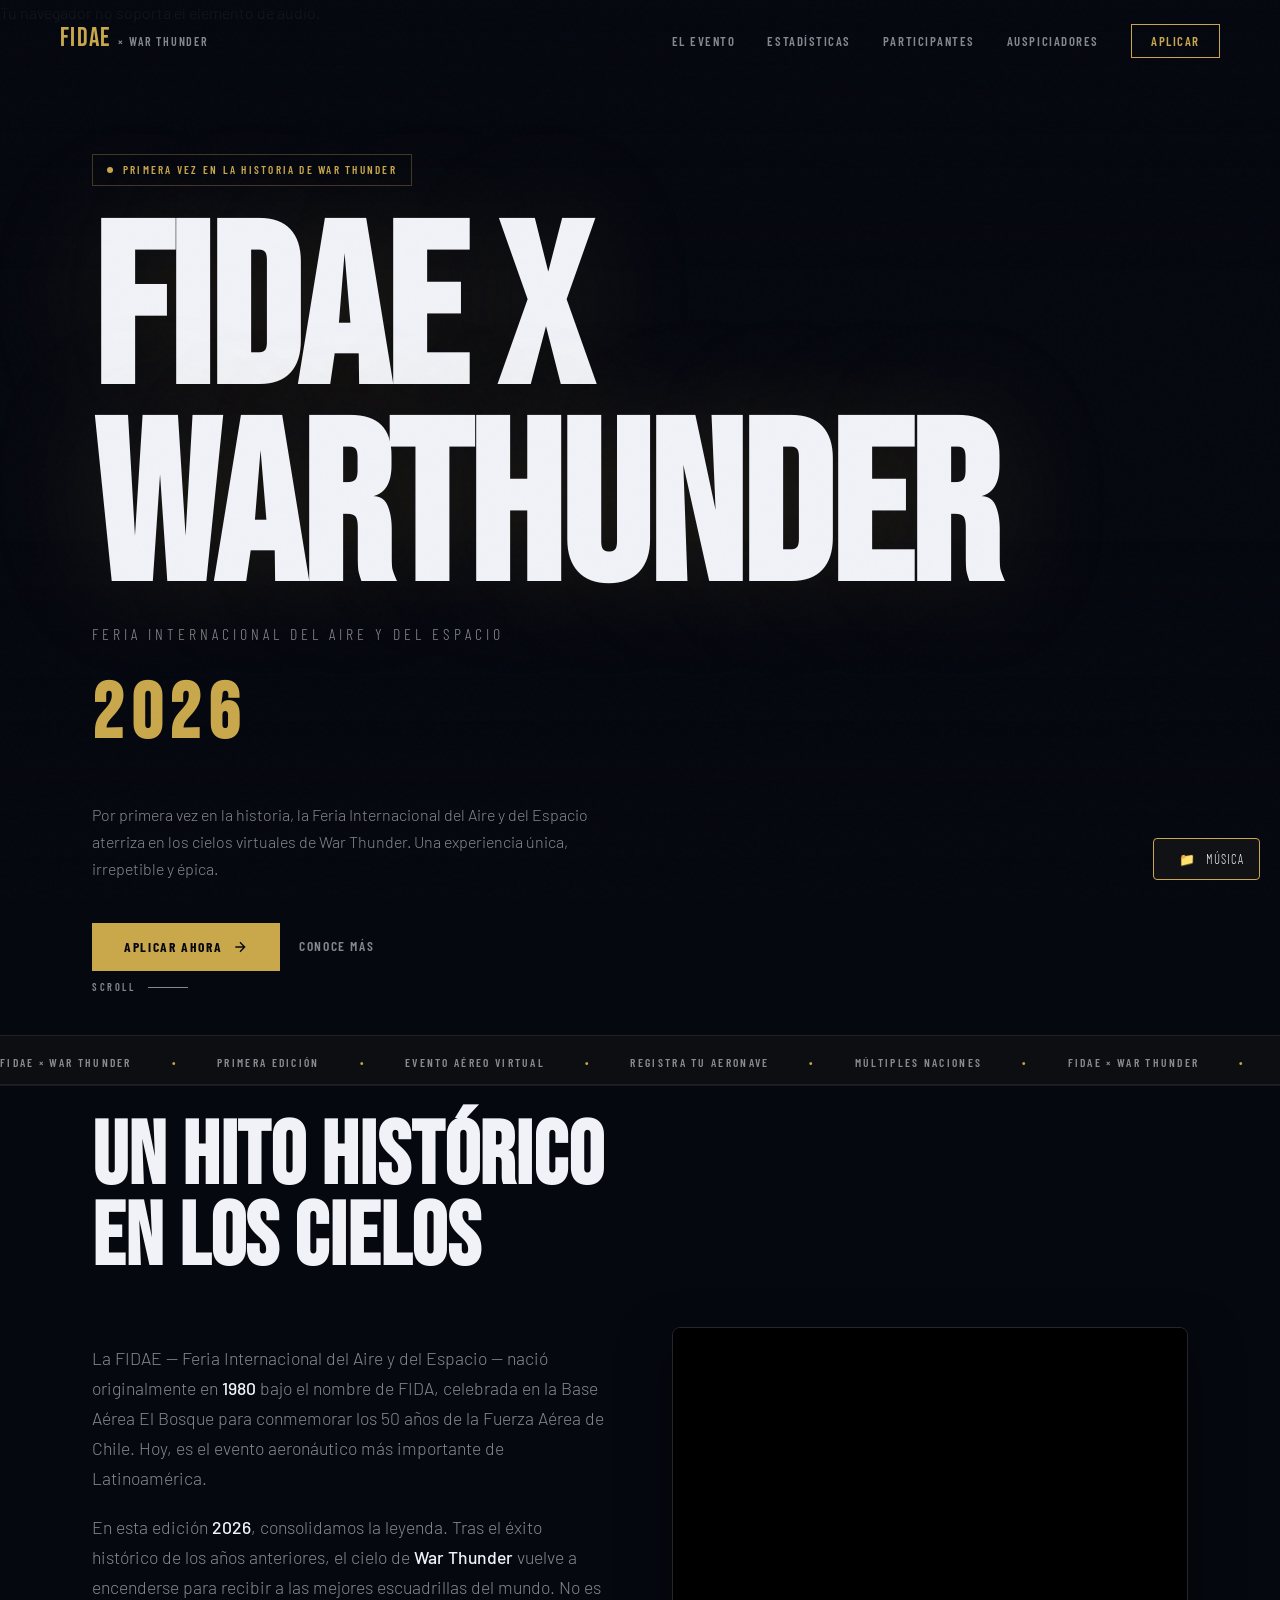
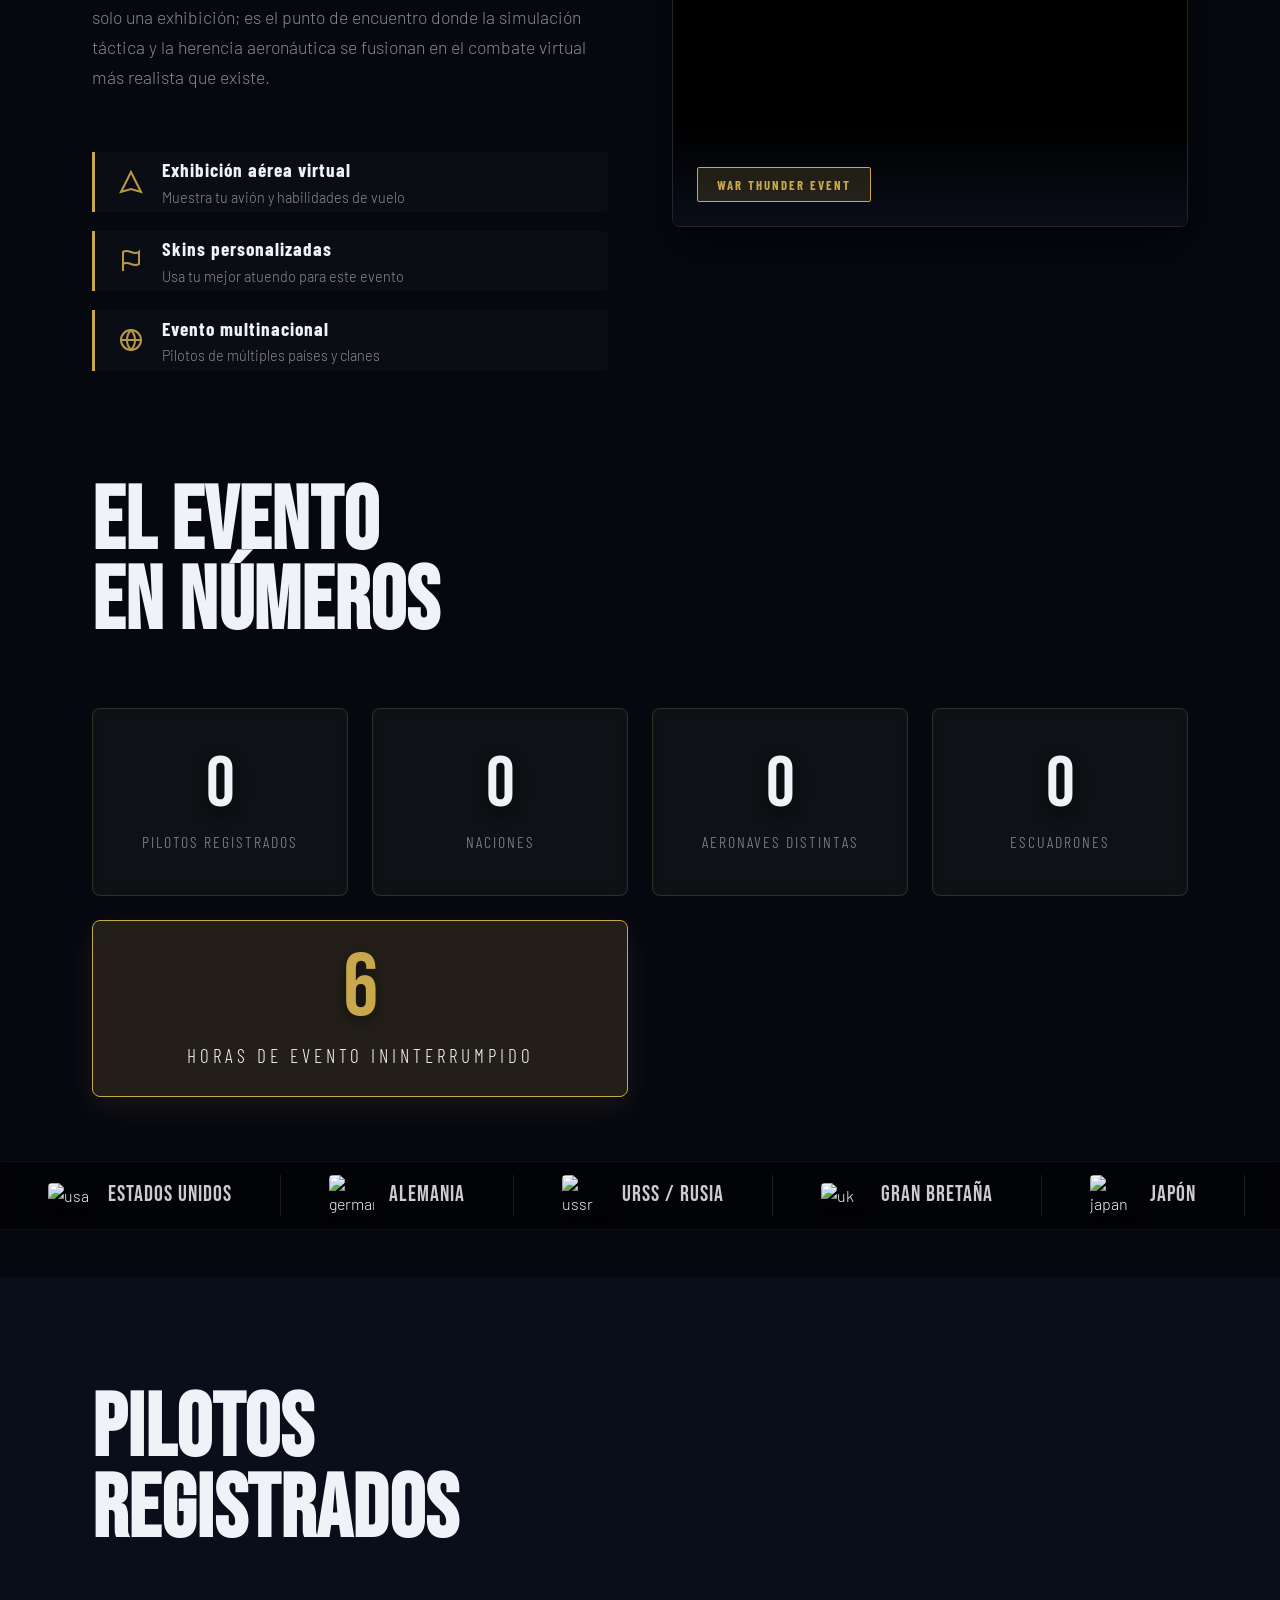
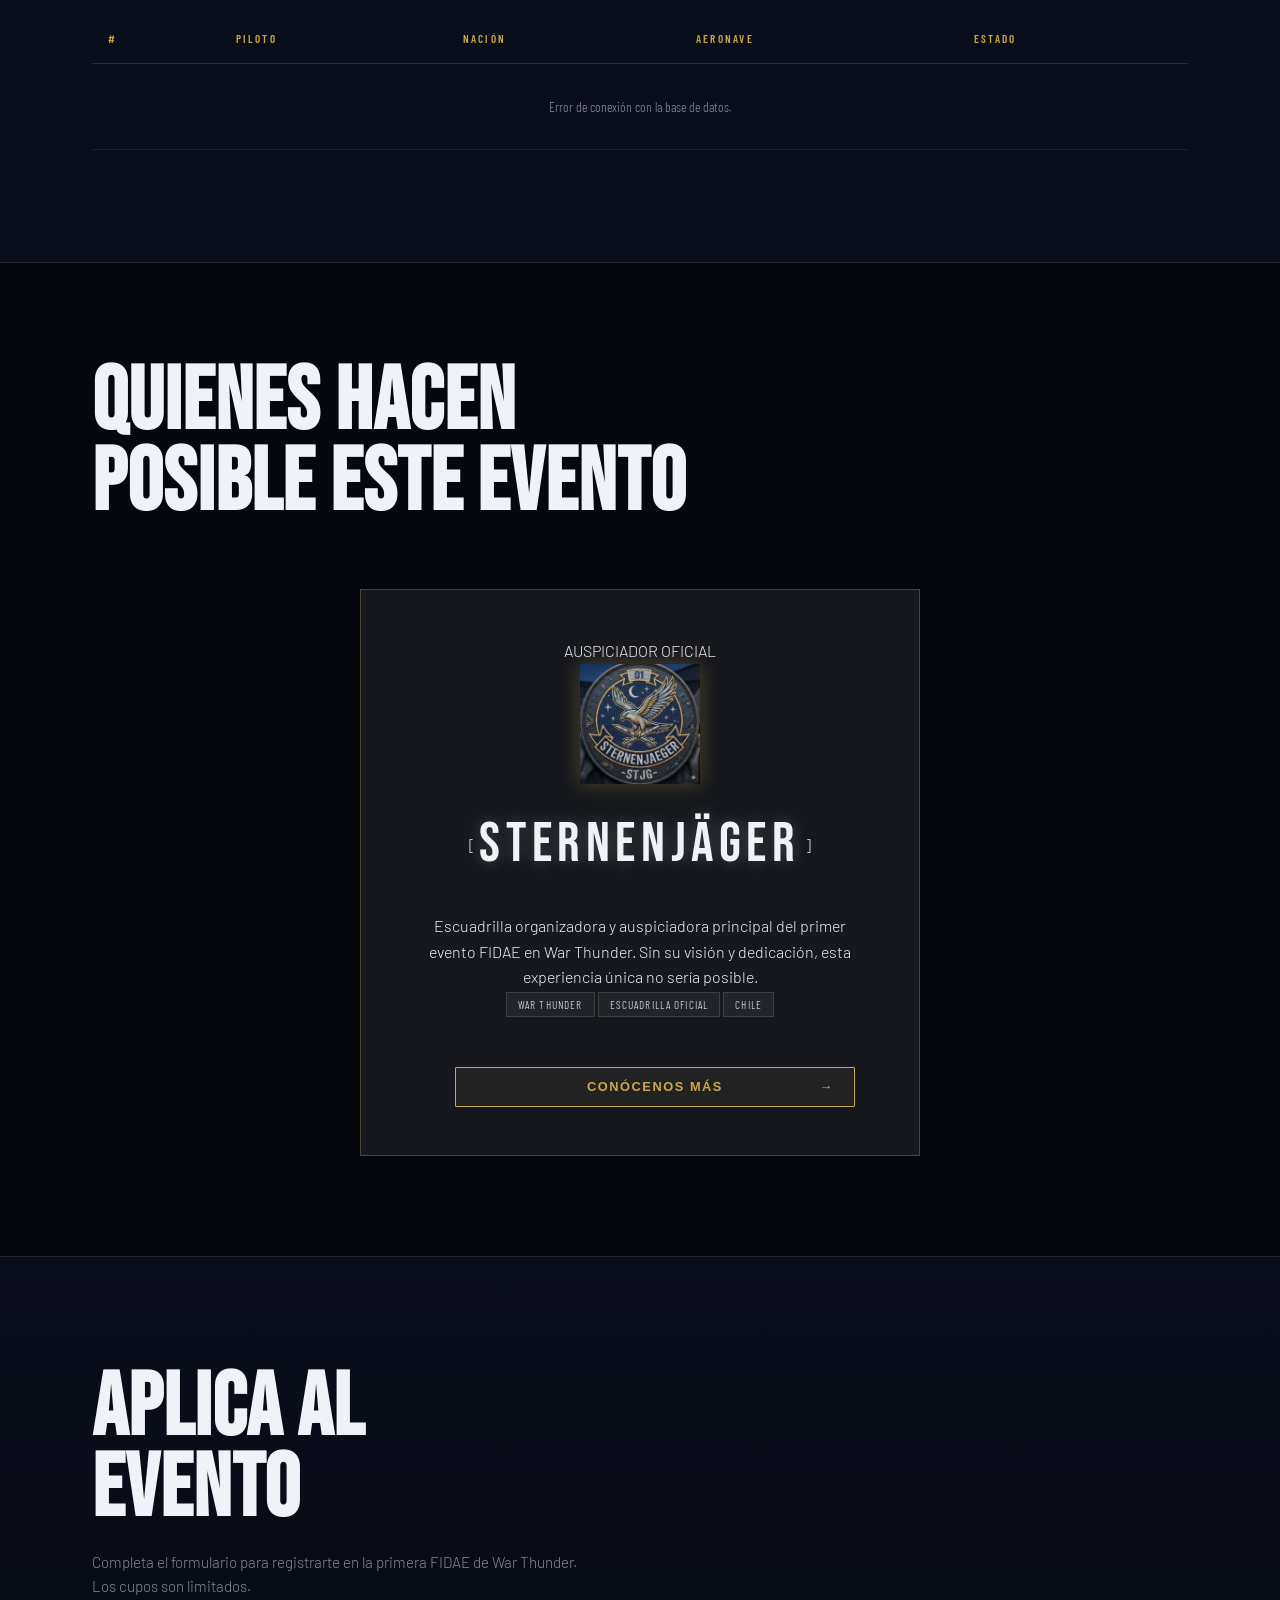
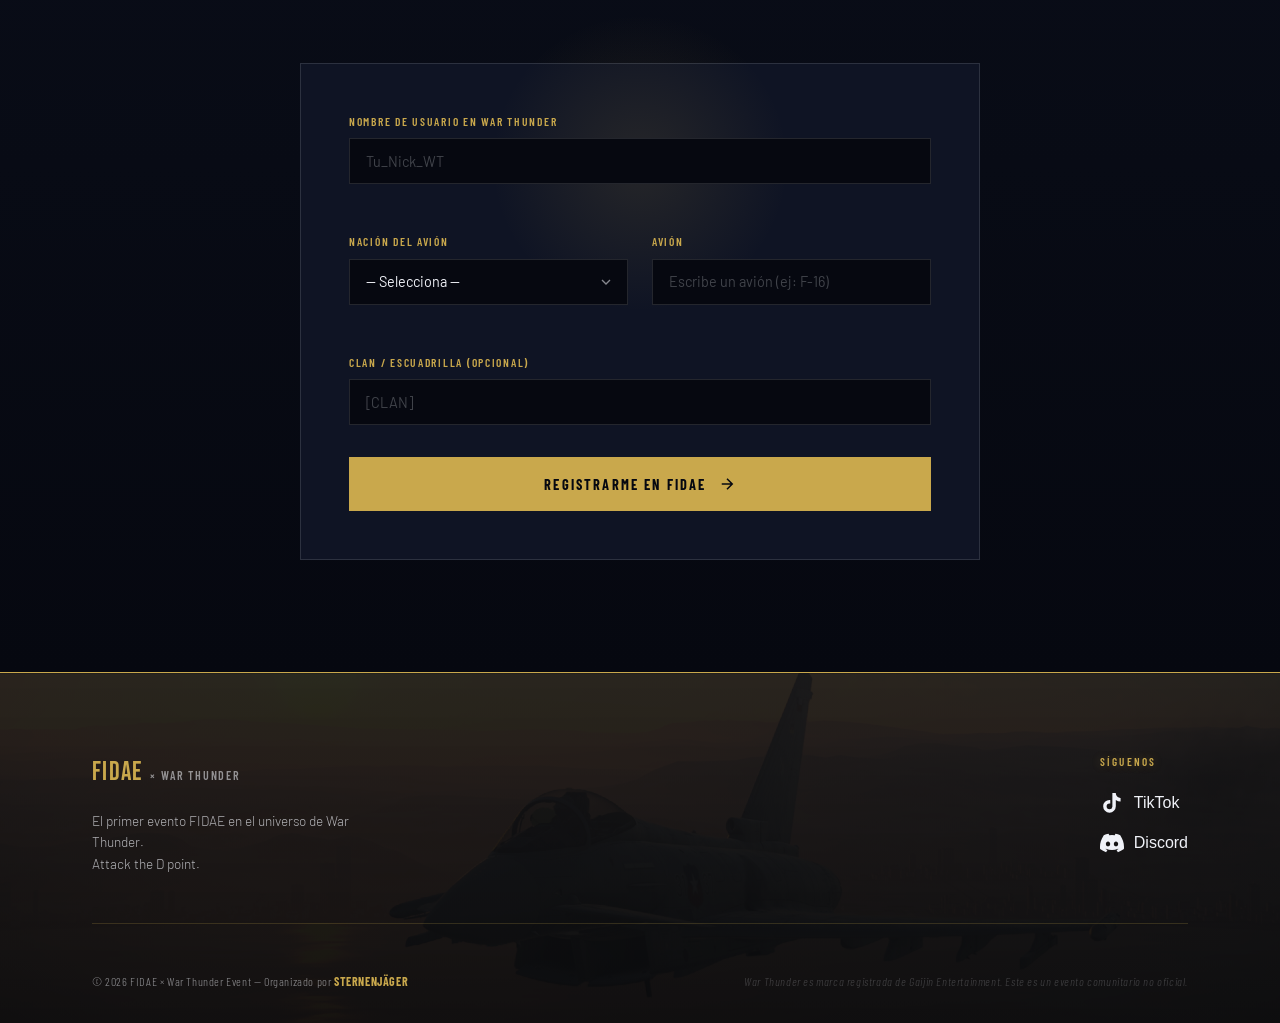
==== index.html @ 7487bc88 "rrss" ====
<!DOCTYPE html>
<html lang="es">

<head>
  <meta charset="UTF-8" />
  <meta name="viewport" content="width=device-width, initial-scale=1.0" />
  <title>FIDAE War Thunder</title>
  <meta name="description"
    content="El primer evento FIDAE dentro de War Thunder. Regístrate, elige tu avión y tu nación, y sé parte de la historia." />
  <link rel="preconnect" href="https://fonts.googleapis.com" />
  <link rel="preconnect" href="https://fonts.gstatic.com" crossorigin />
  <link
    href="https://fonts.googleapis.com/css2?family=Bebas+Neue&family=Barlow+Condensed:wght@300;400;600;700&family=Barlow:wght@300;400;500&display=swap"
    rel="stylesheet" />
  <link rel="stylesheet" href="/css/style.css" />
  <link rel="icon" href="assets/logoescuadron2.webp" />
</head>

<body>

  <!-- ░░ NOISE OVERLAY ░░ -->
  <div class="noise-overlay"></div>

  <!-- ░░ VIDEO BACKGROUND ░░ -->
  <div class="video-bg" id="videoBg">
    <video autoplay muted loop playsinline id="bgVideo">
      <!-- Reemplaza este src con tu video de War Thunder -->
      <source src="assets/WAR THUNDER.mp4" type="video/mp4" />
    </video>
    <div class="video-overlay"></div>
  </div>

  <!-- ░░ NAV ░░ -->
  <nav class="nav" id="nav">
    <div class="nav-inner">
      <div class="nav-logo">
        <span class="logo-fidae">FIDAE</span>
        <span class="logo-wt">× WAR THUNDER</span>
      </div>
      <ul class="nav-links">
        <li><a href="#evento">El Evento</a></li>
        <li><a href="#metricas">Estadísticas</a></li>
        <li><a href="#participantes">Participantes</a></li>
        <li><a href="#auspiciadores">Auspiciadores</a></li>
        <li><a href="#aplicar" class="nav-cta">Aplicar</a></li>
      </ul>
      <button class="nav-hamburger" id="hamburger" aria-label="Menu">
        <span></span><span></span><span></span>
      </button>
    </div>
  </nav>

  <audio id="bgMusic" loop>
    <source src="assets/videoplayback.weba" type="audio/mpeg">
    Tu navegador no soporta el elemento de audio.
  </audio>

  <div class="music-control">
    <div class="volume-slider-container">
      <input type="range" id="volumeSlider" min="0" max="1" step="0.1" value="0.4">
    </div>
    <div class="music-info" onclick="toggleMusic()">
      <span id="musicIcon">📁</span>
      <span class="music-text">MÚSICA</span>
    </div>
  </div>
  <source src="assets/videoplayback.weba" type="audio/mpeg">
  Tu navegador no soporta el elemento de audio.
  </audio>


  <!-- ░░ HERO ░░ -->
  <header class="hero" id="hero">
    <div class="hero-content">
      <div class="hero-badge">
        <span class="badge-dot"></span>
        PRIMERA VEZ EN LA HISTORIA DE WAR THUNDER
      </div>
      <h1 class="hero-title">
        <span class="title-line" data-delay="0">FIDAE x WARTHUNDER</span>
        <span class="title-sub" data-delay="200">FERIA INTERNACIONAL DEL AIRE Y DEL ESPACIO</span>
        <span class="title-year" data-delay="400">2026</span>
      </h1>
      <p class="hero-desc" data-delay="600">
        Por primera vez en la historia, la Feria Internacional del Aire y del Espacio aterriza en los cielos virtuales
        de War Thunder.
        Una experiencia única, irrepetible y épica.
      </p>
      <div class="hero-actions" data-delay="800">
        <a href="#aplicar" class="btn-primary">
          <span>Aplicar ahora</span>
          <svg viewBox="0 0 24 24" fill="none" stroke="currentColor" stroke-width="2">
            <path d="M5 12h14M12 5l7 7-7 7" />
          </svg>
        </a>
        <a href="#evento" class="btn-ghost">Conoce más</a>
      </div>
    </div>
    <div class="hero-scroll-hint">
      <span>SCROLL</span>
      <div class="scroll-line"></div>
    </div>
  </header>

  <!-- ░░ TICKER ░░ -->
  <div class="ticker-wrap">
    <div class="ticker-track">
      <span>FIDAE × WAR THUNDER</span>
      <span>•</span>
      <span>PRIMERA EDICIÓN</span>
      <span>•</span>
      <span>EVENTO AÉREO VIRTUAL</span>
      <span>•</span>
      <span>REGISTRA TU AERONAVE</span>
      <span>•</span>
      <span>MÚLTIPLES NACIONES</span>
      <span>•</span>
      <span>FIDAE × WAR THUNDER</span>
      <span>•</span>
      <span>PRIMERA EDICIÓN</span>
      <span>•</span>
      <span>EVENTO AÉREO VIRTUAL</span>
      <span>•</span>
      <span>REGISTRA TU AERONAVE</span>
      <span>•</span>
      <span>MÚLTIPLES NACIONES</span>
      <span>•</span>
    </div>
  </div>
  <!-- ░░ evento ░░ -->
  <section class="section-evento" id="evento">
    <div class="container">
      <div class="section-header">
        <h2 class="section-title">UN HITO HISTÓRICO<br /><span class="text-accent">EN LOS CIELOS</span></h2>
      </div>

      <div class="evento-layout-v2">

        <div class="evento-content">
          <div class="evento-text-box">
            <p>
              La FIDAE — Feria Internacional del Aire y del Espacio — nació originalmente en <strong>1980</strong> bajo
              el nombre de FIDA, celebrada en la Base Aérea El Bosque para conmemorar los 50 años de la Fuerza Aérea de
              Chile. Hoy, es el evento aeronáutico más importante de Latinoamérica.
            </p>
            <p>
              En esta edición <strong>2026</strong>, consolidamos la leyenda. Tras el éxito histórico de los años
              anteriores, el cielo de <strong>War Thunder</strong> vuelve a encenderse para recibir a las mejores
              escuadrillas del mundo. No es solo una exhibición; es el punto de encuentro donde la simulación táctica y
              la herencia aeronáutica se fusionan en el combate virtual más realista que existe.
            </p>
          </div>

          <div class="evento-highlights-v2">
            <div class="hl-item-v2">
              <div class="hl-icon-v2">
                <svg width="24" height="24" viewBox="0 0 24 24" fill="none" stroke="currentColor" stroke-width="2">
                  <path d="M12 2L2 22l10-3 10 3L12 2z" />
                </svg>
              </div>
              <div class="hl-text-v2">
                <strong>Exhibición aérea virtual</strong>
                <span>Muestra tu avión y habilidades de vuelo</span>
              </div>
            </div>
            <div class="hl-item-v2">
              <div class="hl-icon-v2">
                <svg width="24" height="24" viewBox="0 0 24 24" fill="none" stroke="currentColor" stroke-width="2">
                  <path d="M4 15s1-1 4-1 5 2 8 2 4-1 4-1V3s-1 1-4 1-5-2-8-2-4 1-4 1v12z" />
                  <line x1="4" y1="22" x2="4" y2="15" />
                </svg>
              </div>
              <div class="hl-text-v2">
                <strong>Skins personalizadas</strong>
                <span>Usa tu mejor atuendo para este evento</span>
              </div>
            </div>
            <div class="hl-item-v2">
              <div class="hl-icon-v2">
                <svg width="24" height="24" viewBox="0 0 24 24" fill="none" stroke="currentColor" stroke-width="2">
                  <circle cx="12" cy="12" r="10" />
                  <path d="M12 2a14.5 14.5 0 0 0 0 20 14.5 14.5 0 0 0 0-20" />
                  <path d="M2 12h20" />
                </svg>
              </div>
              <div class="hl-text-v2">
                <strong>Evento multinacional</strong>
                <span>Pilotos de múltiples países y clanes</span>
              </div>
            </div>
          </div>
        </div>

        <div class="evento-carousel-wrapper">
          <div class="css-carousel">
            <img src="/assets/fidae1.jpg" alt="FIDAE WT 1" class="carousel-slide slide-1">
            <img src="/assets/fidae2.jpeg" alt="FIDAE WT 2" class="carousel-slide slide-2">
            <img src="/assets/fidae3.jpg" alt="FIDAE WT 3" class="carousel-slide slide-3">
            <img src="/assets/fidae4.jpg" alt="FIDAE WT 4" class="carousel-slide slide-4">
            <img src="/assets/b25.png" alt="FIDAE WT 5" class="carousel-slide slide-5">
            <img src="/assets/avionescarapela.png" alt="FIDAE WT 6" class="carousel-slide slide-6">
            <img src="/assets/j2.png" alt="FIDAE WT 7" class="carousel-slide slide-7">
            <img src="/assets/otroavion.png" alt="FIDAE WT 8" class="carousel-slide slide-8">
            <img src="/assets/otroavion2.png" alt="FIDAE WT 9" class="carousel-slide slide-9">

            <div class="carousel-overlay">
              <div class="carousel-badge">WAR THUNDER EVENT</div>
            </div>
          </div>
        </div>

      </div>
    </div>
  </section>
  <!-- ░░ MÉTRICAS ░░ -->
  <section class="section-metricas" id="metricas">
    <div class="metricas-bg-text"></div>
    <div class="container">
      <div class="section-header">
        <h2 class="section-title">EL EVENTO<br /><span class="text-accent">EN NÚMEROS</span></h2>
      </div>

      <div class="stats-cards-grid">
        <div class="stat-card">
          <div class="stat-value" id="countRegistrados">0</div>
          <div class="stat-label">PILOTOS REGISTRADOS</div>
        </div>
        <div class="stat-card">
          <div class="stat-value" id="countPaises">0</div>
          <div class="stat-label">NACIONES</div>
        </div>
        <div class="stat-card">
          <div class="stat-value" id="countAviones">0</div>
          <div class="stat-label">AERONAVES DISTINTAS</div>
        </div>
        <div class="stat-card">
          <div class="stat-value" id="countEscuadrones">0</div>
          <div class="stat-label">ESCUADRONES</div>
        </div>

        <div class="stat-card stat-card-wide metrica-highlight">
          <div class="stat-value" id="countHoras">48</div>
          <div class="stat-label">HORAS DE EVENTO ININTERRUMPIDO</div>
        </div>
      </div>
    </div>

    <div class="flags-marquee-container">
      <div class="flags-marquee" id="flagsMarquee">
      </div>
    </div>
  </section>
  <!-- ░░ PARTICIPANTES ░░ -->
  <section class="section-participantes" id="participantes">
    <div class="container">
      <div class="section-header">
        <h2 class="section-title">Pilotos<br />registrados</h2>
      </div>
      <div class="tabla-wrap">
        <table class="tabla-pilotos" id="tablaPilotos">
          <thead>
            <tr>
              <th>#</th>
              <th>Piloto</th>
              <th>Nación</th>
              <th>Aeronave</th>
              <th>Estado</th>
            </tr>
          </thead>
          <tbody id="tablaBody">
            <tr>
              <td colspan="5" class="tabla-loading">Cargando pilotos...</td>
            </tr>
          </tbody>
        </table>
      </div>
    </div>
  </section>

  <!-- ░░ AUSPICIADORES ░░ -->
  <section class="section-auspi" id="auspiciadores">
    <div class="container">
      <div class="section-header">
        <h2 class="section-title">Quienes hacen<br />posible este evento</h2>
      </div>
      <div class="auspi-grid">
        <div class="auspi-main-card">
          <div class="auspi-tier-label">AUSPICIADOR OFICIAL</div>
          <div class="auspi-clan-logo">
            <div class="auspi-logo-wrapper">
              <img src="assets/logoescuadron2.webp" alt="SternenJäger Logo" class="auspi-logo-img">
            </div>

            <div class="clan-text-wrapper">
              <span class="clan-bracket">[</span>
              <span class="clan-name" id="clanName">SternenJäger</span>
              <span class="clan-bracket">]</span>
            </div>
          </div>
          <p class="auspi-desc">
            Escuadrilla organizadora y auspiciadora principal del primer evento FIDAE en War Thunder. Sin su visión y
            dedicación, esta experiencia única no sería posible.
          </p>
          <div class="auspi-tags">
            <span>War Thunder</span>
            <span>Escuadrilla Oficial</span>
            <span>Chile</span>
          </div>
          <br>
          <br>
          <ul class="nav-links"
            style="display: flex; justify-content: flex-end; list-style: none; padding: 0; width: 100%;">
            <li style="width: 100%; max-width: 400px;"> <a href="nosotros.html" class="nav-cta" style="
        text-decoration: none; 
        background-color: #222; 
        color: white; 
        padding: 8px 20px; 
        border-radius: 1px; 
        display: flex;             /* Cambiado a flex para control total */
        align-items: center; 
        justify-content: center;   /* Centra el contenido principal */
        font-family: sans-serif;
        position: relative;        /* Para posicionar la flecha sin mover el texto */
        min-height: 40px;">

                Conócenos más

                <span style="position: absolute; right: 20px;">&rarr;</span>
              </a>
            </li>
          </ul>
        </div>
      </div>
    </div>
  </section>

  <!-- ░░ FORMULARIO APLICAR ░░ -->
  <section class="section-aplicar" id="aplicar">
    <div class="container">
      <div class="section-header">
        <h2 class="section-title">Aplica al<br />evento</h2>
        <p class="section-desc">Completa el formulario para registrarte en la primera FIDAE de War Thunder. Los cupos
          son limitados.</p>
      </div>

      <div class="form-container">
        <div class="form-glow"></div>
        <form class="apply-form" id="applyForm" novalidate>
          <div class="form-row">
            <div class="form-group">
              <label for="username">Nombre de usuario en War Thunder</label>
              <input type="text" id="username" name="username" placeholder="Tu_Nick_WT" autocomplete="off" required />
              <span class="form-error" id="err-username"></span>
            </div>
          </div>

          <div class="form-row two-col">
            <div class="form-group">
              <label for="nacion">Nación del avión</label>
              <div class="select-wrap">
                <select id="nacion" name="nacion" required>
                  <option value="">— Selecciona —</option>
                  <option value="usa">🇺🇸 Estados Unidos</option>
                  <option value="germany">🇩🇪 Alemania</option>
                  <option value="ussr">🇷🇺 URSS / Rusia</option>
                  <option value="uk">🇬🇧 Gran Bretaña</option>
                  <option value="japan">🇯🇵 Japón</option>
                  <option value="china">🇨🇳 China</option>
                  <option value="italy">🇮🇹 Italia</option>
                  <option value="france">🇫🇷 Francia</option>
                  <option value="sweden">🇸🇪 Suecia</option>
                  <option value="israel">🇮🇱 Israel</option>
                </select>
                <svg viewBox="0 0 24 24" fill="none" stroke="currentColor" stroke-width="2">
                  <polyline points="6 9 12 15 18 9" />
                </svg>
              </div>
              <span class="form-error" id="err-nacion"></span>
            </div>

            <div class="form-group">
              <label for="avion">Avión</label>
              <input type="text" id="avion" placeholder="Escribe un avión (ej: F-16)" autocomplete="off">
              <div id="apiResults"></div>
            </div>
          </div>

          <div class="form-row">
            <div class="form-group">
              <label for="clan">Clan / Escuadrilla (opcional)</label>
              <input type="text" id="clan" name="clan" placeholder="[CLAN]" autocomplete="off" />
            </div>
          </div>

          <div class="form-submit">
            <button type="submit" class="btn-submit" id="btnSubmit">
              <span class="btn-text">Registrarme en FIDAE</span>
              <span class="btn-loading" style="display:none">Enviando...</span>
              <svg viewBox="0 0 24 24" fill="none" stroke="currentColor" stroke-width="2">
                <path d="M5 12h14M12 5l7 7-7 7" />
              </svg>
            </button>
          </div>

          <div class="form-success" id="formSuccess" style="display:none">
            <div class="success-icon">✓</div>
            <h3>¡Registro exitoso, piloto!</h3>
            <p>Tu aeronave ha sido registrada en la primera FIDAE de War Thunder. Mantente atento a las instrucciones
              del evento.</p>
          </div>
        </form>
      </div>
    </div>
  </section>

  <!-- ░░ FOOTER ░░ -->
  <footer class="footer">
    <div class="container">
      <div class="footer-top">
        <div class="footer-brand">
          <div class="footer-logo">
            <span class="logo-fidae">FIDAE</span>
            <span class="logo-wt">× WAR THUNDER</span>
          </div>
          <p>El primer evento FIDAE en el universo de War Thunder.<br />Attack the D point.</p>
        </div>
        <div class="footer-links">
          <h4>Síguenos</h4>
          <div class="social-links">
            <a href="#" class="social-link" id="linkTiktok" target="_blank" rel="noopener">
              <svg viewBox="0 0 24 24" fill="currentColor">
                <path
                  d="M19.59 6.69a4.83 4.83 0 01-3.77-4.25V2h-3.45v13.67a2.89 2.89 0 01-2.88 2.5 2.89 2.89 0 01-2.89-2.89 2.89 2.89 0 012.89-2.89c.28 0 .54.04.79.1V9.01a6.27 6.27 0 00-.79-.05 6.34 6.34 0 00-6.34 6.34 6.34 6.34 0 006.34 6.34 6.34 6.34 0 006.33-6.34V9.01a8.16 8.16 0 004.77 1.52V7.1a4.85 4.85 0 01-1-.41z" />
              </svg>
              TikTok
            </a>

            <a href="https://discord.gg/6JQ8cu9FRR" class="social-link" id="linkDiscord" target="_blank" rel="noopener">
              <svg viewBox="0 0 24 24" fill="currentColor" width="24" height="24"
                style="display: inline-block; vertical-align: middle; flex-shrink: 0;">
                <path
                  d="M20.317 4.37a19.791 19.791 0 00-4.885-1.515.074.074 0 00-.079.037c-.21.375-.444.864-.608 1.25a18.27 18.27 0 00-5.487 0 11.721 11.721 0 00-.617-1.25.077.077 0 00-.079-.037A19.736 19.736 0 003.677 4.37a.07.07 0 00-.032.027C.533 9.046-.32 13.58.099 18.057a.082.082 0 00.031.057 19.9 19.9 0 005.993 3.03.078.078 0 00.084-.028 14.09 14.09 0 001.226-1.994.076.076 0 00-.041-.106 13.107 13.107 0 01-1.872-.892.077.077 0 01-.008-.128 10.2 10.2 0 00.372-.292.074.074 0 01.077-.01c3.928 1.793 8.18 1.793 12.062 0a.074.074 0 01.078.01c.12.098.246.198.373.292a.077.077 0 01-.006.127 12.299 12.299 0 01-1.873.892.077.077 0 00-.041.107c.36.698.772 1.362 1.225 1.993a.076.076 0 00.084.028 19.839 19.839 0 006.002-3.03.077.077 0 00.032-.054c.5-5.177-.838-9.674-3.549-13.66a.061.061 0 00-.031-.03zM8.02 15.33c-1.183 0-2.157-1.085-2.157-2.419 0-1.333.955-2.419 2.157-2.419 1.21 0 2.176 1.096 2.157 2.42 0 1.333-.956 2.418-2.157 2.418zm7.975 0c-1.183 0-2.157-1.085-2.157-2.419 0-1.333.955-2.419 2.157-2.419 1.21 0 2.176 1.096 2.157 2.42 0 1.333-.946 2.418-2.157 2.418z" />
              </svg>
              <span>Discord</span>
            </a>

          </div>
        </div>
      </div>
      <div class="footer-bottom">
        <p>© 2026 FIDAE × War Thunder Event — Organizado por <span id="clanFooter">[SternenJäger]</span></p>
        <p class="footer-disclaimer">War Thunder es marca registrada de Gaijin Entertainment. Este es un evento
          comunitario no oficial.</p>
      </div>
    </div>
  </footer>

  <!-- Supabase JS SDK -->
  <script src="https://cdn.jsdelivr.net/npm/@supabase/supabase-js@2"></script>
  <script src="js/config.js"></script>
  <script src="js/main.js"></script>
</body>

</html>
---- css/style.css ----
/* ═══════════════════════════════════════════
   FIDAE × WAR THUNDER — MAIN STYLESHEET
   ═══════════════════════════════════════════ */

   
:root {
  --black:   #060810;
  --dark:    #0a0e1a;
  --panel:   #0f1424;
  --border:  rgba(255,255,255,0.07);
  --border2: rgba(255,255,255,0.12);
  --white:   #f0f2f8;
  --dim:     rgba(240,242,248,0.55);
  --accent:  #c9a84c;       /* gold */
  --accent2: #4ca8c9;       /* sky blue */
  --red:     #c94c4c;
  --font-display: 'Bebas Neue', sans-serif;
  --font-body:    'Barlow', sans-serif;
  --font-cond:    'Barlow Condensed', sans-serif;
}

/* ── RESET ── */
*, *::before, *::after { box-sizing: border-box; margin: 0; padding: 0; }
html { scroll-behavior: smooth; font-size: 16px; scroll-padding-top: 78px;}
body {
  background: var(--black);
  color: var(--white);
  font-family: var(--font-body);
  font-weight: 300;
  overflow-x: hidden;
  line-height: 1.6;
}
a { color: inherit; text-decoration: none; }
img { display: block; max-width: 100%; }
button { cursor: pointer; border: none; background: none; font-family: inherit; }
select, input, textarea { font-family: inherit; }

/* ── NOISE ── */
.noise-overlay {
  position: fixed; inset: 0; z-index: 9999;
  pointer-events: none;
  background-image: url("data:image/svg+xml,%3Csvg viewBox='0 0 256 256' xmlns='http://www.w3.org/2000/svg'%3E%3Cfilter id='n'%3E%3CfeTurbulence type='fractalNoise' baseFrequency='0.9' numOctaves='4' stitchTiles='stitch'/%3E%3C/filter%3E%3Crect width='100%25' height='100%25' filter='url(%23n)' opacity='0.04'/%3E%3C/svg%3E");
  opacity: 0.35;
}

/* ── VIDEO BG ── */
.video-bg {
  position: fixed; inset: 0; z-index: 0;
  overflow: hidden;
}
.video-bg video {
  width: 100%; height: 100%;
  object-fit: cover;
  opacity: 0.18;
}
.video-overlay {
  position: absolute; inset: 0;
  background: linear-gradient(
    180deg,
    var(--black) 0%,
    transparent 30%,
    transparent 60%,
    var(--black) 100%
  );
}

/* ── CONTAINER ── */
.container {
  max-width: 1160px;
  margin: 0 auto;
  padding: 0 2rem;
}

.music-control {
  position: fixed;
  bottom: 20px;
  right: 20px;
  background: rgba(18, 20, 23, 0.9);
  border: 1px solid var(--accent);
  color: var(--white);
  border-radius: 4px;
  cursor: pointer;
  z-index: 9999;
  display: flex;
  align-items: center;
  padding: 10px 15px;
  gap: 10px;
  transition: all 0.3s ease;
}

/* Contenedor del slider oculto */
.volume-slider-container {
  width: 0;
  overflow: hidden;
  transition: width 0.3s ease;
  display: flex;
  align-items: center;
}

/* Mostrar slider al hacer hover */
.music-control:hover .volume-slider-container {
  width: 80px; /* Ancho del slider al expandirse */
  margin-right: 10px;
}

.music-info {
  display: flex;
  align-items: center;
  gap: 10px;
  font-family: var(--font-cond);
  font-size: 0.8rem;
  letter-spacing: 1px;
}

/* Estilo del slider (la barrita) */
#volumeSlider {
  width: 80px;
  cursor: pointer;
  accent-color: var(--accent); /* Color dorado del evento */
}

/* ── NAV ── */
.nav {
  position: fixed; top: 0; left: 0; right: 0; z-index: 1000;
  padding: 1.2rem 2rem;
  transition: background 0.4s, backdrop-filter 0.4s;
}
.nav.scrolled {
  background: rgba(6,8,16,0.88);
  backdrop-filter: blur(20px);
  border-bottom: 1px solid var(--border);
}
.nav-inner {
  max-width: 1160px; margin: 0 auto;
  display: flex; align-items: center; justify-content: space-between;
}
.nav-logo {
  display: flex; align-items: baseline; gap: 0.5rem;
}
.logo-fidae {
  font-family: var(--font-display);
  font-size: 1.6rem; letter-spacing: 0.05em;
  color: var(--accent);
}
.logo-wt {
  font-family: var(--font-cond);
  font-size: 0.75rem; font-weight: 600; letter-spacing: 0.15em;
  color: var(--dim);
  text-transform: uppercase;
}
.nav-links {
  display: flex; align-items: center; gap: 2rem;
  list-style: none;
}
.nav-links a {
  font-family: var(--font-cond);
  font-size: 0.8rem; font-weight: 600; letter-spacing: 0.12em;
  text-transform: uppercase; color: var(--dim);
  transition: color 0.2s;
}
.nav-links a:hover { color: var(--white); }
.nav-cta {
  padding: 0.5rem 1.2rem;
  border: 1px solid var(--accent) !important;
  color: var(--accent) !important;
  transition: background 0.2s, color 0.2s !important;
}
.nav-cta:hover {
  background: var(--accent) !important;
  color: var(--black) !important;
}
.nav-hamburger {
  display: none; flex-direction: column; gap: 5px;
  padding: 4px;
}
.nav-hamburger span {
  display: block; width: 22px; height: 1.5px;
  background: var(--white); transition: 0.3s;
}



/* ── HERO ── */
.hero {
  position: relative; z-index: 1;
  min-height: 100vh;
  display: flex; flex-direction: column;
  justify-content: center; align-items: flex-start;
  padding: 8rem 2rem 4rem;
  max-width: 1160px; margin: 0 auto;
}
.hero-badge {
  display: inline-flex; align-items: center; gap: 0.6rem;
  font-family: var(--font-cond);
  font-size: 0.7rem; font-weight: 600; letter-spacing: 0.2em;
  text-transform: uppercase; color: var(--accent);
  border: 1px solid rgba(201,168,76,0.3);
  padding: 0.4rem 0.9rem;
  margin-bottom: 2rem;
  opacity: 0;
  animation: fadeUp 0.8s 0.1s forwards;
}
.badge-dot {
  width: 6px; height: 6px;
  border-radius: 50%;
  background: var(--accent);
  animation: pulse 2s infinite;
}
@keyframes pulse {
  0%, 100% { opacity: 1; }
  50% { opacity: 0.3; }
}
.hero-title {
  display: flex; flex-direction: column;
  margin-bottom: 1.5rem;
}
.title-line {
  font-family: var(--font-display);
  font-size: clamp(5rem, 18vw, 14rem);
  line-height: 0.88;
  letter-spacing: -0.01em;
  color: var(--white);
  opacity: 0;
  animation: fadeUp 0.8s forwards;
  animation-delay: var(--delay, 0ms);
  text-shadow: 0 0 120px rgba(201,168,76,0.15);
}
.title-sub {
  font-family: var(--font-cond);
  font-size: clamp(0.75rem, 2vw, 1rem);
  font-weight: 300; letter-spacing: 0.25em;
  text-transform: uppercase; color: var(--dim);
  margin: 0.5rem 0;
  opacity: 0;
  animation: fadeUp 0.8s forwards;
  animation-delay: 200ms;
}
.title-year {
  font-family: var(--font-display);
  font-size: clamp(2rem, 6vw, 5rem);
  letter-spacing: 0.1em;
  color: var(--accent);
  opacity: 0;
  animation: fadeUp 0.8s forwards;
  animation-delay: 400ms;
}
@keyframes fadeUp {
  from { opacity: 0; transform: translateY(30px); }
  to   { opacity: 1; transform: translateY(0); }
}
.hero-desc {
  max-width: 540px;
  font-size: 1rem; color: var(--dim); line-height: 1.7;
  margin-bottom: 2.5rem;
  opacity: 0;
  animation: fadeUp 0.8s 600ms forwards;
}
.hero-actions {
  display: flex; align-items: center; gap: 1.2rem;
  opacity: 0;
  animation: fadeUp 0.8s 800ms forwards;
}
.btn-primary {
  display: inline-flex; align-items: center; gap: 0.6rem;
  padding: 0.85rem 2rem;
  background: var(--accent); color: var(--black);
  font-family: var(--font-cond); font-weight: 700;
  font-size: 0.85rem; letter-spacing: 0.12em; text-transform: uppercase;
  transition: background 0.2s, transform 0.2s, box-shadow 0.2s;
}
.btn-primary svg { width: 16px; height: 16px; transition: transform 0.2s; }
.btn-primary:hover {
  background: #deba68;
  transform: translateY(-2px);
  box-shadow: 0 8px 30px rgba(201,168,76,0.35);
}
.btn-primary:hover svg { transform: translateX(4px); }
.btn-ghost {
  font-family: var(--font-cond); font-weight: 600;
  font-size: 0.85rem; letter-spacing: 0.12em; text-transform: uppercase;
  color: var(--dim); border-bottom: 1px solid transparent;
  transition: color 0.2s, border-color 0.2s;
  padding-bottom: 2px;
}
.btn-ghost:hover { color: var(--white); border-color: var(--white); }

.hero-scroll-hint {
  position: absolute; bottom: 2.5rem; left: 2rem;
  display: flex; align-items: center; gap: 0.8rem;
  opacity: 0;
  animation: fadeUp 0.8s 1.2s forwards;
}
.hero-scroll-hint span {
  font-family: var(--font-cond); font-size: 0.65rem;
  font-weight: 600; letter-spacing: 0.25em;
  color: var(--dim); text-transform: uppercase;
}
.scroll-line {
  width: 40px; height: 1px; background: var(--dim);
  position: relative; overflow: hidden;
}
.scroll-line::after {
  content: '';
  position: absolute; top: 0; left: -100%;
  width: 100%; height: 100%;
  background: var(--accent);
  animation: scrollAnim 2s 1.5s infinite;
}
@keyframes scrollAnim {
  to { left: 100%; }
}

/* ── TICKER ── */
.ticker-wrap {
  position: relative; z-index: 1;
  overflow: hidden;
  border-top: 1px solid var(--border);
  border-bottom: 1px solid var(--border);
  background: rgba(201,168,76,0.04);
  padding: 0.7rem 0;
}
.ticker-track {
  display: inline-flex; gap: 2.5rem;
  white-space: nowrap;
  animation: ticker 28s linear infinite;
  font-family: var(--font-cond);
  font-size: 0.72rem; font-weight: 600; letter-spacing: 0.2em;
  text-transform: uppercase; color: var(--dim);
}
.ticker-track span:nth-child(even) { color: var(--accent); }
@keyframes ticker {
  from { transform: translateX(0); }
  to   { transform: translateX(-50%); }
}

/* ── SECTION COMMONS ── */
section {
  position: relative; z-index: 1;
  padding: 7rem 0;
}
.section-header {
  margin-bottom: 4rem;
}
.section-tag {
  display: block;
  font-family: var(--font-cond);
  font-size: 0.7rem; font-weight: 600;
  letter-spacing: 0.2em; text-transform: uppercase;
  color: var(--accent); margin-bottom: 1rem;
}
.section-title {
  font-family: var(--font-display);
  font-size: clamp(2.5rem, 7vw, 5.5rem);
  line-height: 0.92; letter-spacing: 0.01em;
  color: var(--white);
}
.section-desc {
  margin-top: 1.2rem;
  max-width: 500px;
  color: var(--dim); font-size: 0.95rem;
}

/* ═══════════════════════════════════════════
   SECCIÓN EVENTO (TEXTO + CARRUSEL)
   ═══════════════════════════════════════════ */
.section-evento {
  position: relative;
  z-index: 10;
  /* Esto es lo que tapa el video: */
  background: var(--black); 
  /* Opcional: añade un poco de espacio arriba y abajo si lo ves muy pegado */
  padding: 2rem 0; 
  /* Opcional: una línea sutil arriba para separar la sección */
  border-top: 1px solid var(--border);
}
.evento-layout-v2 {
  display: grid;
  grid-template-columns: 1fr 1fr;
  gap: 4rem;
  align-items: center;
  margin-top: 2rem;
}

/* --- TEXTOS Y CARACTERÍSTICAS (IZQUIERDA) --- */
.evento-content {
  display: flex;
  flex-direction: column;
  gap: 2.5rem;
}

.evento-text-box p {
  color: var(--dim);
  font-family: var(--font-body);
  font-size: 1.1rem;
  line-height: 1.7;
  margin-bottom: 1.2rem;
}

.evento-text-box strong {
  color: var(--white);
  font-weight: 500;
}

.evento-highlights-v2 {
  display: flex;
  flex-direction: column;
  gap: 1.2rem;
}

.hl-item-v2 {
  display: flex;
  align-items: center;
  gap: 1.2rem;
  background: rgba(255,255,255,0.02);
  border-left: 3px solid var(--accent);
  /* 👇 Aquí es donde cambiamos el grosor (antes era 1.2rem 1.5rem) 👇 */
  padding: 0.2rem 1.5rem; 
  border-radius: 0 4px 4px 0;
  transition: all 0.3s ease;
}

.hl-item-v2:hover {
  transform: translateX(10px);
  background: rgba(255,255,255,0.05);
}

.hl-icon-v2 {
  display: flex;
  color: var(--accent);
  opacity: 0.9;
}

.hl-text-v2 {
  display: flex;
  flex-direction: column;
}

.hl-text-v2 strong {
  color: var(--white);
  font-family: var(--font-cond);
  font-size: 1.2rem;
  letter-spacing: 1px;
}

.hl-text-v2 span {
  color: var(--dim);
  font-size: 0.9rem;
}

/* --- CARRUSEL CSS AUTOMÁTICO (DERECHA) --- */
.evento-carousel-wrapper {
  position: relative;
  width: 100%;
  height: 500px;
  border-radius: 8px;
  overflow: hidden;
  border: 1px solid var(--border2);
  box-shadow: 0 20px 50px rgba(0,0,0,0.5);
  

  transform: translateY(-80px); /* Cambia -40px por -60px si lo quieres aún más arriba */
}
.css-carousel {
  position: relative;
  width: 100%;
  height: 100%;
  background: #000;
}

/* Animación de opacidad para 3 imágenes (15s total, 5s cada una) */
.carousel-slide {
  position: absolute;
  top: 0;
  left: 0;
  width: 100%;
  height: 100%;
  object-fit: cover;
  opacity: 0;
  animation: fadeCarousel 15s infinite;
}

.slide-1 { animation-delay: 0s; }
.slide-2 { animation-delay: 5s; }
.slide-3 { animation-delay: 10s; }
.slide-4 { animation-delay: 15s; }
.slide-5 { animation-delay: 20s; }
.slide-6 { animation-delay: 25s; }
.slide-7 { animation-delay: 30s; }
.slide-8 { animation-delay: 35s; }
.slide-9 { animation-delay: 40s; }
.slide-10 { animation-delay: 45s; }
.slide-11 { animation-delay: 50s; }
.slide-12 { animation-delay: 55s; }

@keyframes fadeCarousel {
  0%, 25% { opacity: 1; transform: scale(1); }
  33%, 92% { opacity: 0; transform: scale(1.05); } /* Ligero zoom out */
  100% { opacity: 1; transform: scale(1); }
}

/* Overlay inferior del carrusel */
.carousel-overlay {
  position: absolute;
  bottom: 0; left: 0; right: 0;
  padding: 2.5rem 1.5rem 1.5rem 1.5rem;
  background: linear-gradient(0deg, rgba(10, 14, 26, 0.95) 0%, transparent 100%);
  z-index: 10;
}

.carousel-badge {
  display: inline-block;
  background: rgba(201, 168, 76, 0.15);
  border: 1px solid var(--accent);
  color: var(--accent);
  font-family: var(--font-cond);
  font-weight: bold;
  padding: 0.4rem 1.2rem;
  border-radius: 2px;
  font-size: 0.8rem;
  letter-spacing: 2px;
}

/* --- RESPONSIVE --- */
@media (max-width: 992px) {
  .evento-layout-v2 {
    grid-template-columns: 1fr;
    gap: 3rem;
  }
  .evento-carousel-wrapper {
    height: 350px;
  }
}



/* ── MÉTRICAS CON FONDO ── */
/* ═══════════════════════════════════════════
   SECCIÓN MÉTRICAS (5 TARJETAS + CARRUSEL BANDERAS)
   ═══════════════════════════════════════════ */
.section-metricas {
  position: relative;
  background-image: linear-gradient(rgba(10, 11, 13, 0.8), rgba(10, 11, 13, 0.8)), 
                    url('../assets/b25.png');
  background-size: cover;
  background-position: center;
  background-attachment: fixed;
  overflow: hidden;
  padding: 5rem 0 3rem 0;
  z-index: 10;
}

.metricas-bg-text {
  position: absolute; top: 50%; left: 50%;
  transform: translate(-50%,-50%);
  font-family: var(--font-display);
  font-size: clamp(8rem, 20vw, 18rem);
  color: rgba(255,255,255,0.02);
  pointer-events: none; user-select: none;
  white-space: nowrap;
  z-index: 1;
}

/* --- GRID DE TARJETAS --- */
.stats-cards-grid {
  position: relative;
  z-index: 2;
  display: grid;
  grid-template-columns: repeat(4, 1fr);
  gap: 1.5rem;
  margin-bottom: 4rem;
}

.stat-card {
  background: rgba(18, 20, 23, 0.75); 
  backdrop-filter: blur(8px);
  border: 1px solid rgba(201, 168, 76, 0.2);
  border-radius: 8px;
  padding: 2.5rem 1rem;
  text-align: center;
  transition: transform 0.3s ease, background 0.3s ease;
}

.stat-card:hover {
  transform: translateY(-5px);
  background: rgba(201, 168, 76, 0.1);
}

/* La 5ta tarjeta ocupa todo el ancho */
.stat-card-wide {
  grid-column: span 2;
  padding: 1.5rem;
}

.metrica-highlight {
  background: rgba(201, 168, 76, 0.15);
  border-color: var(--accent);
  box-shadow: 0 10px 30px rgba(201, 168, 76, 0.1);
}

.stat-value {
  font-family: var(--font-display);
  font-size: 4.5rem;
  line-height: 1;
  color: var(--white);
  text-shadow: 0 5px 15px rgba(0,0,0,0.5);
  margin-bottom: 0.5rem;
}

.stat-card-wide .stat-value {
  color: var(--accent);
  font-size: 5.5rem;
}

.stat-label {
  font-family: var(--font-cond);
  color: var(--dim);
  letter-spacing: 2px;
  font-size: 1rem;
  text-transform: uppercase;
}

.stat-card-wide .stat-label {
  color: var(--white);
  font-size: 1.2rem;
  letter-spacing: 4px;
}

/* --- CARRUSEL INFINITO DE BANDERAS (MARQUEE) --- */
.flags-marquee-container {
  position: relative;
  z-index: 2;
  width: 100%;
  overflow: hidden;
  background: rgba(0, 0, 0, 0.6); 
  /* 👇 Reducimos el padding de 1.5rem a 0.8rem para que sea más angosto */
  padding: 0.8rem 0; 
  border-top: 1px solid rgba(255,255,255,0.05);
  border-bottom: 1px solid rgba(255,255,255,0.05);
  backdrop-filter: blur(5px);
}

.flags-marquee {
  display: flex;
  flex-wrap: nowrap; /* CRÍTICO: Evita que se amontonen en múltiples líneas */
  width: max-content;
  animation: marquee 35s linear infinite; 
}

.flags-marquee:hover {
  animation-play-state: paused;
}

.marquee-item {
  display: flex;
  align-items: center;
  gap: 15px;
  padding: 0 3rem; 
  border-right: 1px solid rgba(255,255,255,0.1);
  flex-shrink: 0; /* CRÍTICO: Evita que las banderas desaparezcan al comprimirse */
}

.marquee-flag {
  /* 👇 Reducimos el ancho de la bandera (antes era 65px) */
  width: 45px; 
  height: auto;
  border-radius: 4px;
  box-shadow: 0 4px 10px rgba(0,0,0,0.5);
}

.marquee-name {
  font-family: var(--font-display);
  /* 👇 Achicamos la letra (antes era 2rem) */
  font-size: 1.4rem; 
  color: rgba(255,255,255,0.8);
  letter-spacing: 1px;
  white-space: nowrap;
}

@keyframes marquee {
  0% { transform: translateX(0); }
  100% { transform: translateX(-50%); } 
}

/* --- RESPONSIVE --- */
@media (max-width: 992px) {
  .stats-cards-grid { grid-template-columns: repeat(2, 1fr); }
  .stat-card-wide { grid-column: span 2; }
}

@media (max-width: 576px) {
  .stats-cards-grid { grid-template-columns: 1fr; }
  .stat-card-wide { grid-column: span 1; }
  .marquee-item { padding: 0 2rem; }
  .marquee-name { font-size: 1.5rem; }
  .marquee-flag { width: 50px; }
}

/* ── PARTICIPANTES ── */
.section-participantes { background: var(--dark); }
.tabla-wrap { overflow-x: auto; }
.tabla-pilotos {
  width: 100%; border-collapse: collapse;
  font-family: var(--font-cond);
}
.tabla-pilotos thead th {
  font-size: 0.7rem; font-weight: 600;
  letter-spacing: 0.2em; text-transform: uppercase;
  color: var(--accent); text-align: left;
  padding: 0.9rem 1rem;
  border-bottom: 1px solid var(--border2);
}
.tabla-pilotos tbody tr {
  border-bottom: 1px solid var(--border);
  transition: background 0.15s;
}
.tabla-pilotos tbody tr:hover { background: rgba(255,255,255,0.03); }
.tabla-pilotos tbody td {
  padding: 0.9rem 1rem;
  font-size: 0.85rem; color: var(--dim);
}
.tabla-pilotos tbody td:nth-child(2) { color: var(--white); font-weight: 600; }
.tabla-loading { text-align: center; color: var(--dim); padding: 2rem !important; }
.status-badge {
  display: inline-block;
  padding: 0.2rem 0.6rem;
  font-size: 0.65rem; letter-spacing: 0.1em; text-transform: uppercase;
  background: rgba(76,168,201,0.1);
  color: var(--accent2);
  border: 1px solid rgba(76,168,201,0.2);
}

/* ── AUSPICIADORES CON FONDO ── */
.section-auspi { 
    position: relative;
    /* REEMPLAZA 'tu-imagen.jpg' por el nombre de tu archivo en la carpeta assets */
    background-image: linear-gradient(rgba(10, 11, 13, 0.8), rgba(10, 11, 13, 0.9)), 
                      url('../assets/j2.png'); 
    background-size: cover;
    background-position: center;
    background-attachment: fixed; /* Efecto Parallax: el fondo se queda quieto al bajar */
    padding: 100px 0;
    border-top: 1px solid var(--border2);
    border-bottom: 1px solid var(--border2);
}

.auspi-grid { 
    display: flex; 
    justify-content: center; 
    position: relative;
    z-index: 2; /* Asegura que la tarjeta esté sobre el fondo */
}

.auspi-main-card {
    border: 1px solid rgba(201, 168, 76, 0.3); /* Bordes un poco más brillantes por el fondo */
    background: rgba(26, 28, 32, 0.85); /* Fondo semitransparente */
    backdrop-filter: blur(12px); /* Efecto de cristal esmerilado (Blur) */
    padding: 3rem 4rem;
    text-align: center;
    max-width: 560px; 
    width: 100%;
    position: relative; 
    overflow: hidden;
    box-shadow: 0 20px 50px rgba(0,0,0,0.5); /* Sombra para dar profundidad */
}

/* El resto de tus estilos se mantienen igual, pero asegúrate de que el clan name resalte */
.clan-name {
    font-family: var(--font-display);
    font-size: 3.5rem; /* Un poco más grande para SternenJäger */
    letter-spacing: 0.1em;
    color: var(--white);
    text-shadow: 0 0 15px rgba(255, 255, 255, 0.2);
}

.BtnConocenos {
  padding: 0.5rem 1.2rem;
  border: 1px solid var(--accent) !important;
  color: var(--accent);
  transition: background 0.2s, color 0.2s !important;
}
.BtnConocenos:hover {
  background: var(--accent) !important;
  color: var(--black) ;
}

/* Contenedor de sugerencias */
#apiResults {
    position: absolute;
    /* 100% lo pone justo al ras del input, 5px extra le da aire */
    top: calc(100% + 5px); 
    left: 0; /* Cámbialo a 5px o 10px si quieres moverlo a la derecha */
    width: 100%;
    max-height: 250px;
    background: #1a1a1a;
    border: 1px solid var(--accent);
    border-radius: 8px;
    overflow-y: auto;
    z-index: 9999 !important;
    display: none;
    box-shadow: 0 10px 25px rgba(0,0,0,0.6);
}

/* Cada avión en la lista */
.api-item {
    padding: 12px 15px;
    cursor: pointer;
    border-bottom: 1px solid #333;
    transition: background 0.2s;
    color: white;
    display: flex;
    justify-content: space-between;
    align-items: center;
}

.api-item:hover {
    background: #333;
}

/* Contenedor relativo para el input */
.form-group {
    position: relative; /* Necesario para que el absolute de arriba funcione */
}

.auspi-clan-logo {
  display: flex;
  flex-direction: column; /* Pone el logo arriba y el texto abajo */
  align-items: center;
  gap: 1rem;
  margin-bottom: 1.5rem;
}

.auspi-logo-img {
  max-width: 120px; /* Ajusta el tamaño según tu logo */
  height: auto;
  filter: drop-shadow(0 0 10px rgba(201, 168, 76, 0.3)); /* Brillo sutil dorado */
  transition: transform 0.3s ease;
}

.auspi-logo-img:hover {
  transform: scale(1.05); /* Efecto sutil al pasar el mouse */
}

.clan-text-wrapper {
  display: flex;
  align-items: center;
  justify-content: center;
  gap: 0.3rem;
}

/* Ajuste opcional para los tags en el nuevo fondo */
.auspi-tags span {
    background: rgba(255, 255, 255, 0.05);
    padding: 0.3rem 0.7rem;
    border: 1px solid var(--border2);
    font-family: var(--font-cond);
    font-size: 0.7rem; 
    letter-spacing: 0.1em; 
    text-transform: uppercase;
    color: var(--white); /* Texto un poco más claro para que resalte */
}
/* ── APLICAR ── */
.section-aplicar {
  background: linear-gradient(180deg, var(--dark) 0%, var(--black) 100%);
}
.form-container {
  max-width: 680px; margin: 0 auto;
  position: relative;
}
.form-glow {
  position: absolute;
  width: 300px; height: 300px;
  background: radial-gradient(circle, rgba(201,168,76,0.12), transparent 70%);
  top: -50px; left: 50%;
  transform: translateX(-50%);
  pointer-events: none;
}
.apply-form {
  border: 1px solid var(--border2);
  background: var(--panel);
  padding: 3rem;
}
.form-row { margin-bottom: 1.5rem; }
.form-row.two-col {
  display: grid; grid-template-columns: 1fr 1fr; gap: 1.5rem;
}
.form-group {
  display: flex; flex-direction: column; gap: 0.5rem;
}
.form-group label {
  font-family: var(--font-cond);
  font-size: 0.72rem; font-weight: 600;
  letter-spacing: 0.15em; text-transform: uppercase;
  color: var(--accent);
}
.form-group input,
.form-group select {
  background: var(--black);
  border: 1px solid var(--border2);
  color: var(--white);
  padding: 0.85rem 1rem;
  font-size: 0.9rem;
  outline: none;
  transition: border-color 0.2s;
  width: 100%;
  -webkit-appearance: none;
}
.form-group input::placeholder { color: rgba(240,242,248,0.25); }
.form-group input:focus,
.form-group select:focus {
  border-color: var(--accent);
}
.select-wrap { position: relative; }
.select-wrap svg {
  position: absolute; right: 0.9rem; top: 50%;
  transform: translateY(-50%);
  width: 16px; height: 16px; color: var(--dim);
  pointer-events: none;
}
.form-error {
  font-size: 0.72rem; color: var(--red);
  font-family: var(--font-cond); letter-spacing: 0.05em;
  min-height: 1rem;
}
.form-submit { margin-top: 2rem; }
.btn-submit {
  width: 100%;
  display: flex; align-items: center; justify-content: center; gap: 0.7rem;
  padding: 1.1rem;
  background: var(--accent); color: var(--black);
  font-family: var(--font-cond); font-weight: 700;
  font-size: 0.9rem; letter-spacing: 0.15em; text-transform: uppercase;
  transition: background 0.2s, transform 0.2s, box-shadow 0.2s;
}
.btn-submit svg { width: 18px; height: 18px; }
.btn-submit:hover:not(:disabled) {
  background: #deba68;
  transform: translateY(-2px);
  box-shadow: 0 8px 30px rgba(201,168,76,0.3);
}
.btn-submit:disabled { opacity: 0.6; cursor: not-allowed; }
.form-success {
  text-align: center;
  padding: 3rem 2rem;
}
.success-icon {
  width: 56px; height: 56px;
  border: 1px solid rgba(76,168,201,0.4);
  background: rgba(76,168,201,0.1);
  color: var(--accent2);
  display: flex; align-items: center; justify-content: center;
  font-size: 1.4rem; margin: 0 auto 1.5rem;
}
.form-success h3 {
  font-family: var(--font-display);
  font-size: 1.8rem; margin-bottom: 0.8rem;
  color: var(--white);
}
.form-success p { color: var(--dim); font-size: 0.9rem; }

/* ── FOOTER CON IMAGEN ── */
.footer {
  position: relative; 
  z-index: 1;
  background-image: linear-gradient(rgba(18, 20, 23, 0.9), rgba(10, 11, 13, 0.95)), 
                    url('../assets/avionescarapela.png'); /* Usamos tu archivo original */
  background-size: cover;

  /* CAMBIO CLAVE: 
     El primer valor es horizontal (50% = centrado).
     El segundo valor es vertical. Al poner un porcentaje alto (como 85% o 90%),
     estamos subiendo la imagen para que la parte de abajo (donde está el avión) se vea.
  */
  background-position: 50% 79%; 
  
  border-top: 1px solid var(--accent);
  padding: 5rem 0 2rem;
  overflow: hidden;
}
.footer-top {
  display: flex; 
  justify-content: space-between; 
  align-items: flex-start;
  gap: 3rem; 
  margin-bottom: 3rem;
  border-bottom: 1px solid rgba(201, 168, 76, 0.2); /* Borde sutil dorado */
  padding-bottom: 3rem;
  position: relative;
  z-index: 2;
}

.footer-brand .footer-logo {
  display: flex; 
  align-items: baseline; 
  gap: 0.5rem;
  margin-bottom: 1rem;
}

.footer-brand p { 
  font-size: 0.85rem; 
  color: var(--white); 
  opacity: 0.7;
  line-height: 1.6; 
  max-width: 300px;
}

.footer-links h4 {
  font-family: var(--font-cond); 
  font-size: 0.7rem;
  font-weight: 600; 
  letter-spacing: 0.2em;
  text-transform: uppercase; 
  color: var(--accent);
  margin-bottom: 1.2rem;
  text-shadow: 0 0 10px rgba(201, 168, 76, 0.3);
}

/* Contenedor general de los links */
.social-links {
  display: flex;
  flex-direction: column;
  gap: 15px; /* Espacio entre TikTok y Discord */
}

/* El link que envuelve al icono y al texto */
.social-link {
  display: flex;
  align-items: center; /* Alinea icono y texto verticalmente */
  text-decoration: none;
  color: inherit;
  font-family: sans-serif; /* O la que estés usando */
}

/* El truco mágico: limitar el tamaño del SVG */
.social-link svg {
  width: 24px;  /* Ajusta este número según qué tan pequeño lo quieras */
  height: 24px;
  margin-right: 10px; /* Espacio entre el icono y la palabra */
  flex-shrink: 0; /* Evita que el icono se achique si el texto es largo */
}

.footer-bottom {
  display: flex; 
  justify-content: space-between; 
  align-items: center;
  flex-wrap: wrap; 
  gap: 1rem;
  position: relative;
  z-index: 2;
}

.footer-bottom p {
  font-size: 0.75rem; 
  color: var(--dim);
  font-family: var(--font-cond); 
  letter-spacing: 0.05em;
}

.footer-disclaimer { 
  opacity: 0.4; 
  font-style: italic;
}

/* Efecto de resplandor para el nombre del clan en el footer */
#clanFooter {
  color: var(--accent);
  font-weight: bold;
  text-transform: uppercase;
}

/* ── SCROLL REVEAL (Ajustado) ── */
.reveal {
  opacity: 0; 
  transform: translateY(30px);
  transition: all 0.8s cubic-bezier(0.2, 1, 0.3, 1);
  will-change: transform, opacity;
}

.reveal.visible {
  opacity: 1; 
  transform: translateY(0);
}

/* ── RESPONSIVE ── */
@media (max-width: 900px) {
  .metricas-grid { grid-template-columns: repeat(2,1fr); }
  .evento-grid { grid-template-columns: 1fr; gap: 3rem; }
  .visual-card { max-width: 100%; }
  .footer-top { flex-direction: column; }
}
@media (max-width: 640px) {
  .nav-links { display: none; }
  .nav-hamburger { display: flex; }
  .metricas-grid { grid-template-columns: 1fr; }
  .form-row.two-col { grid-template-columns: 1fr; }
  .apply-form { padding: 2rem 1.5rem; }
  .auspi-main-card { padding: 2rem 1.5rem; }
  .hero { padding: 7rem 1.5rem 3rem; }
  .footer-bottom { flex-direction: column; align-items: flex-start; }
}
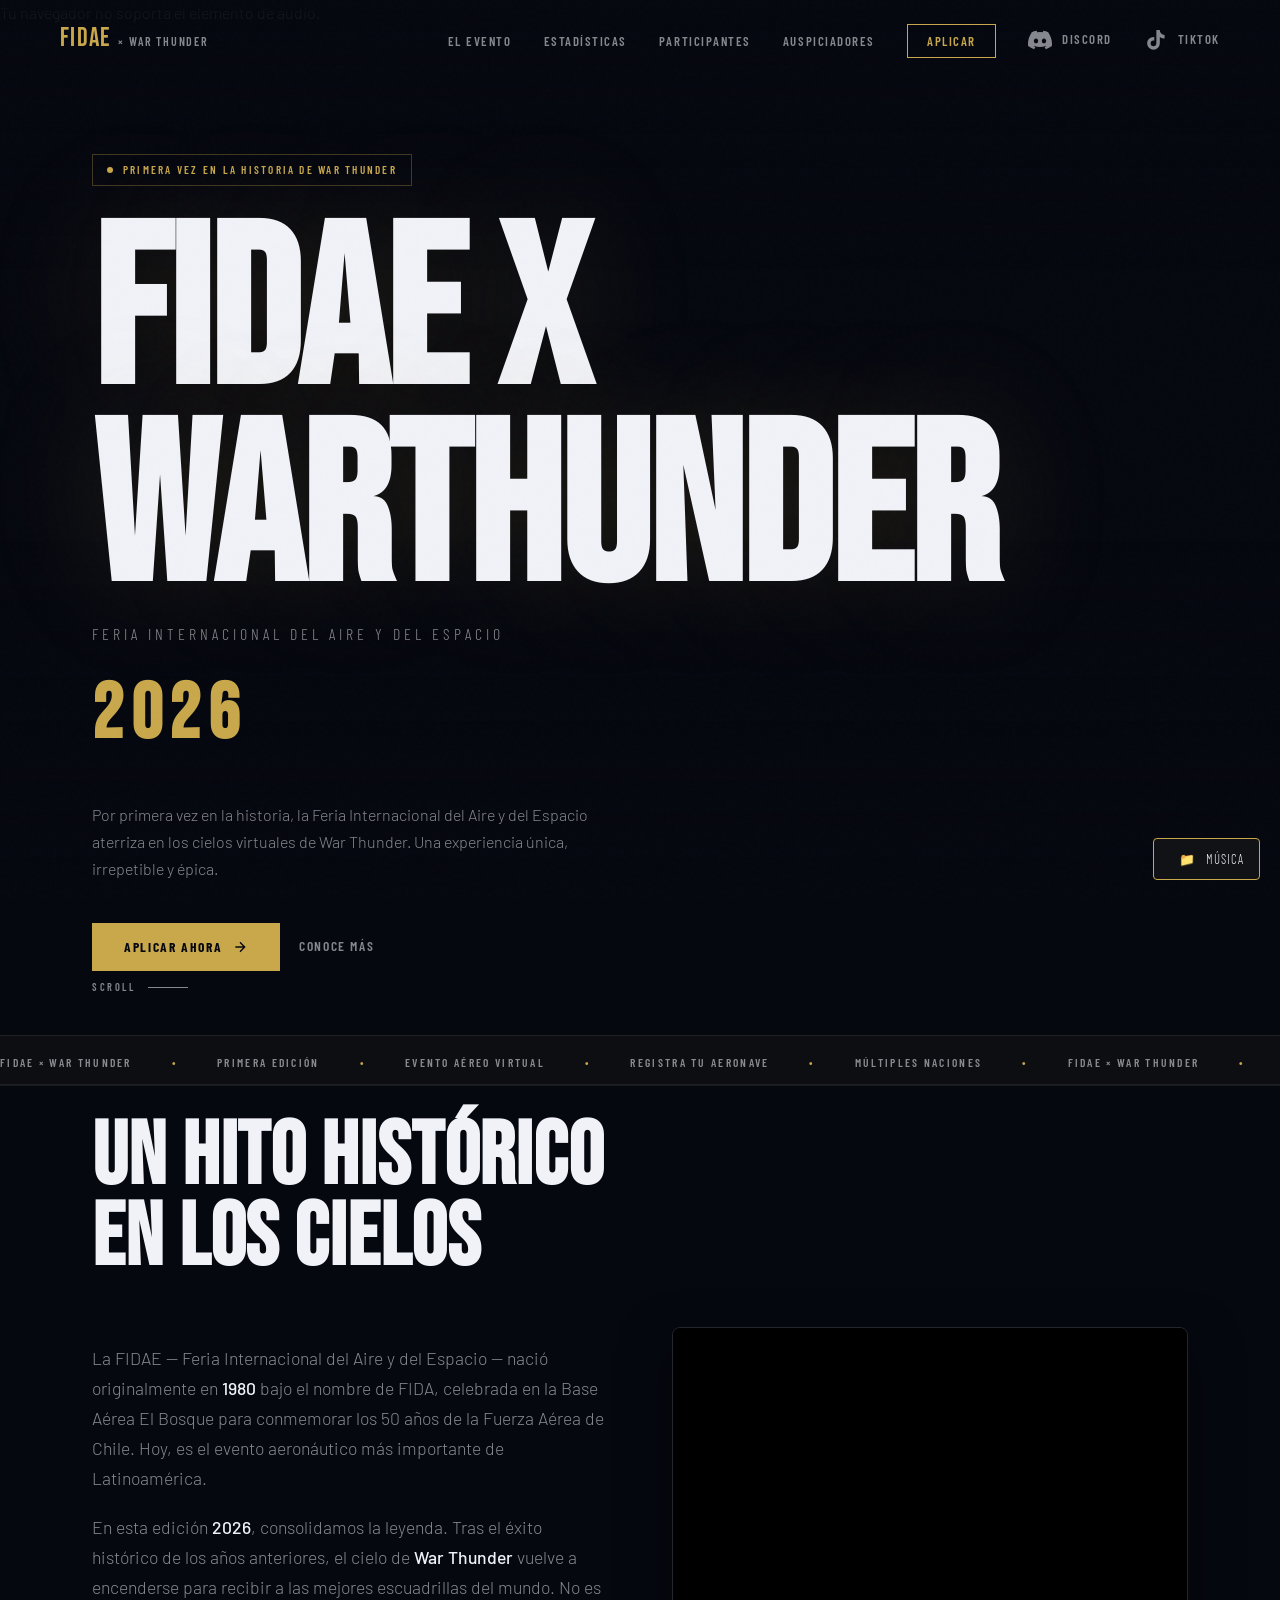
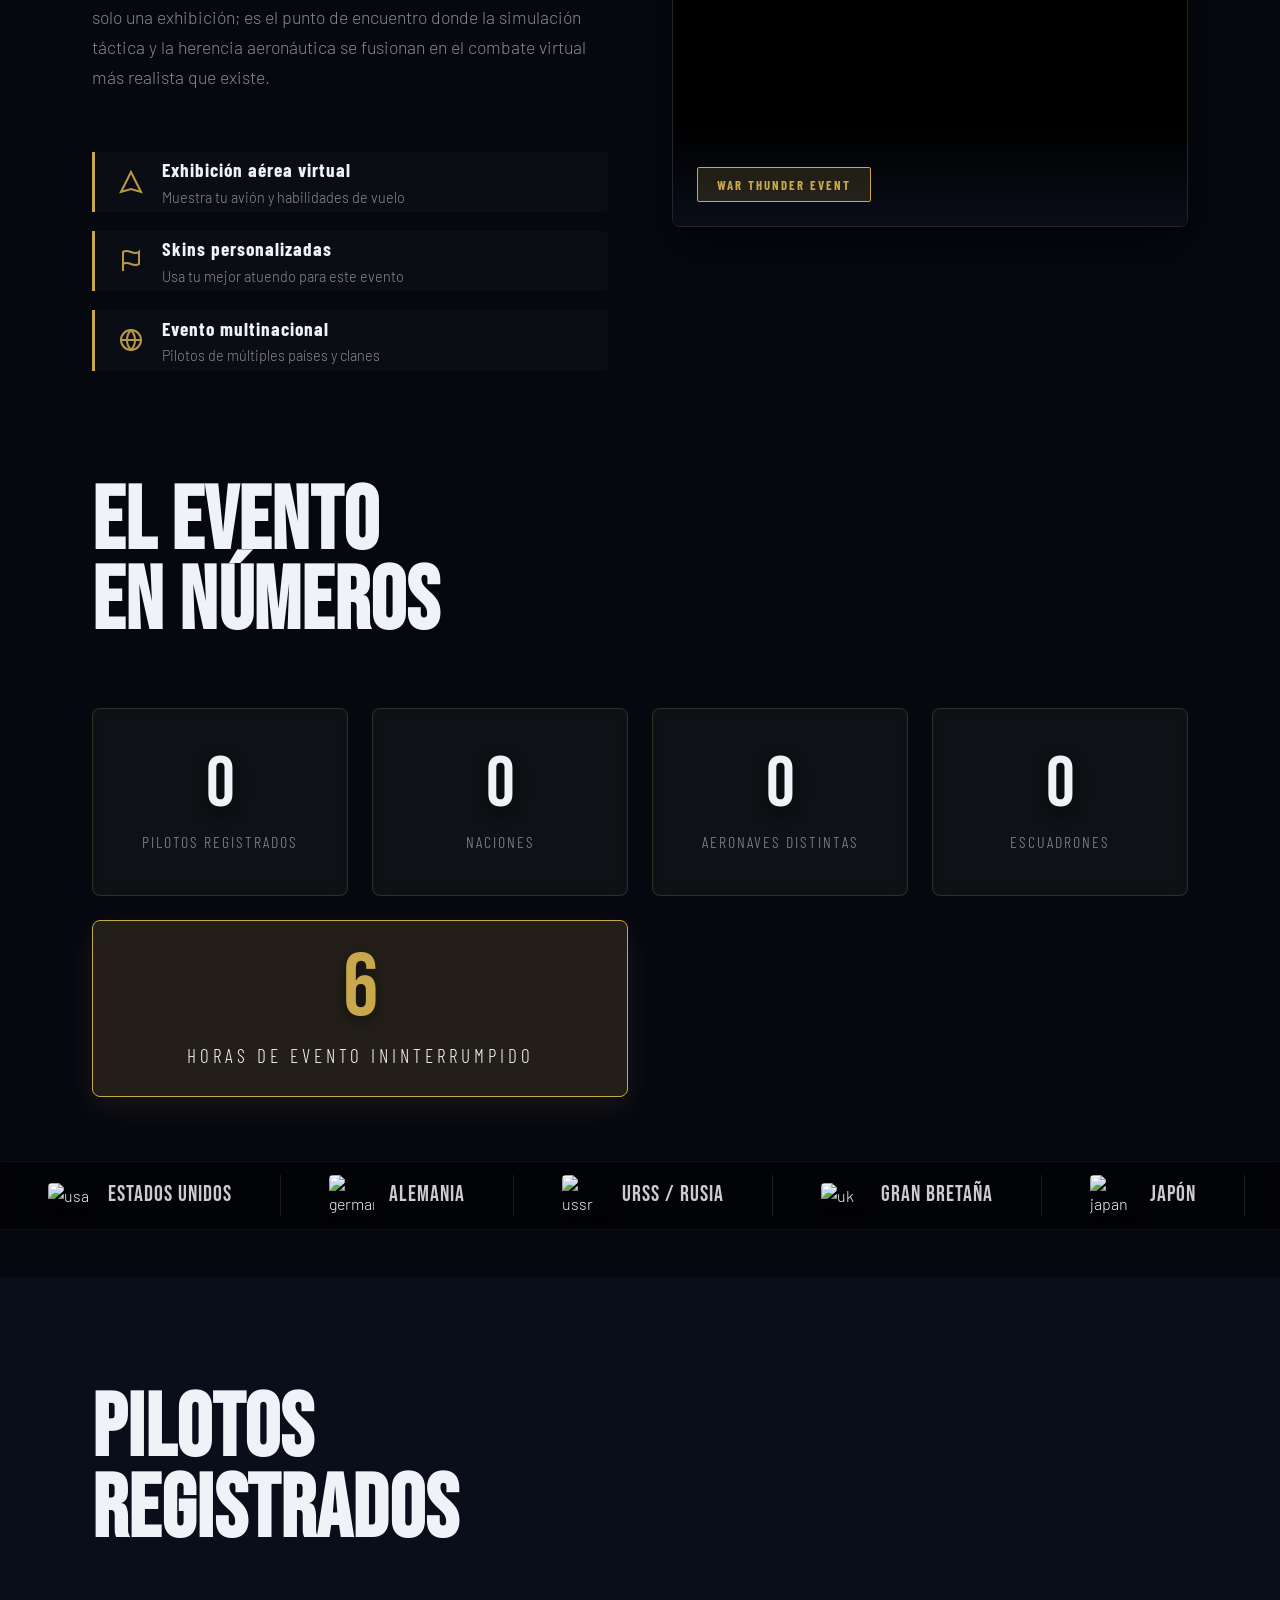
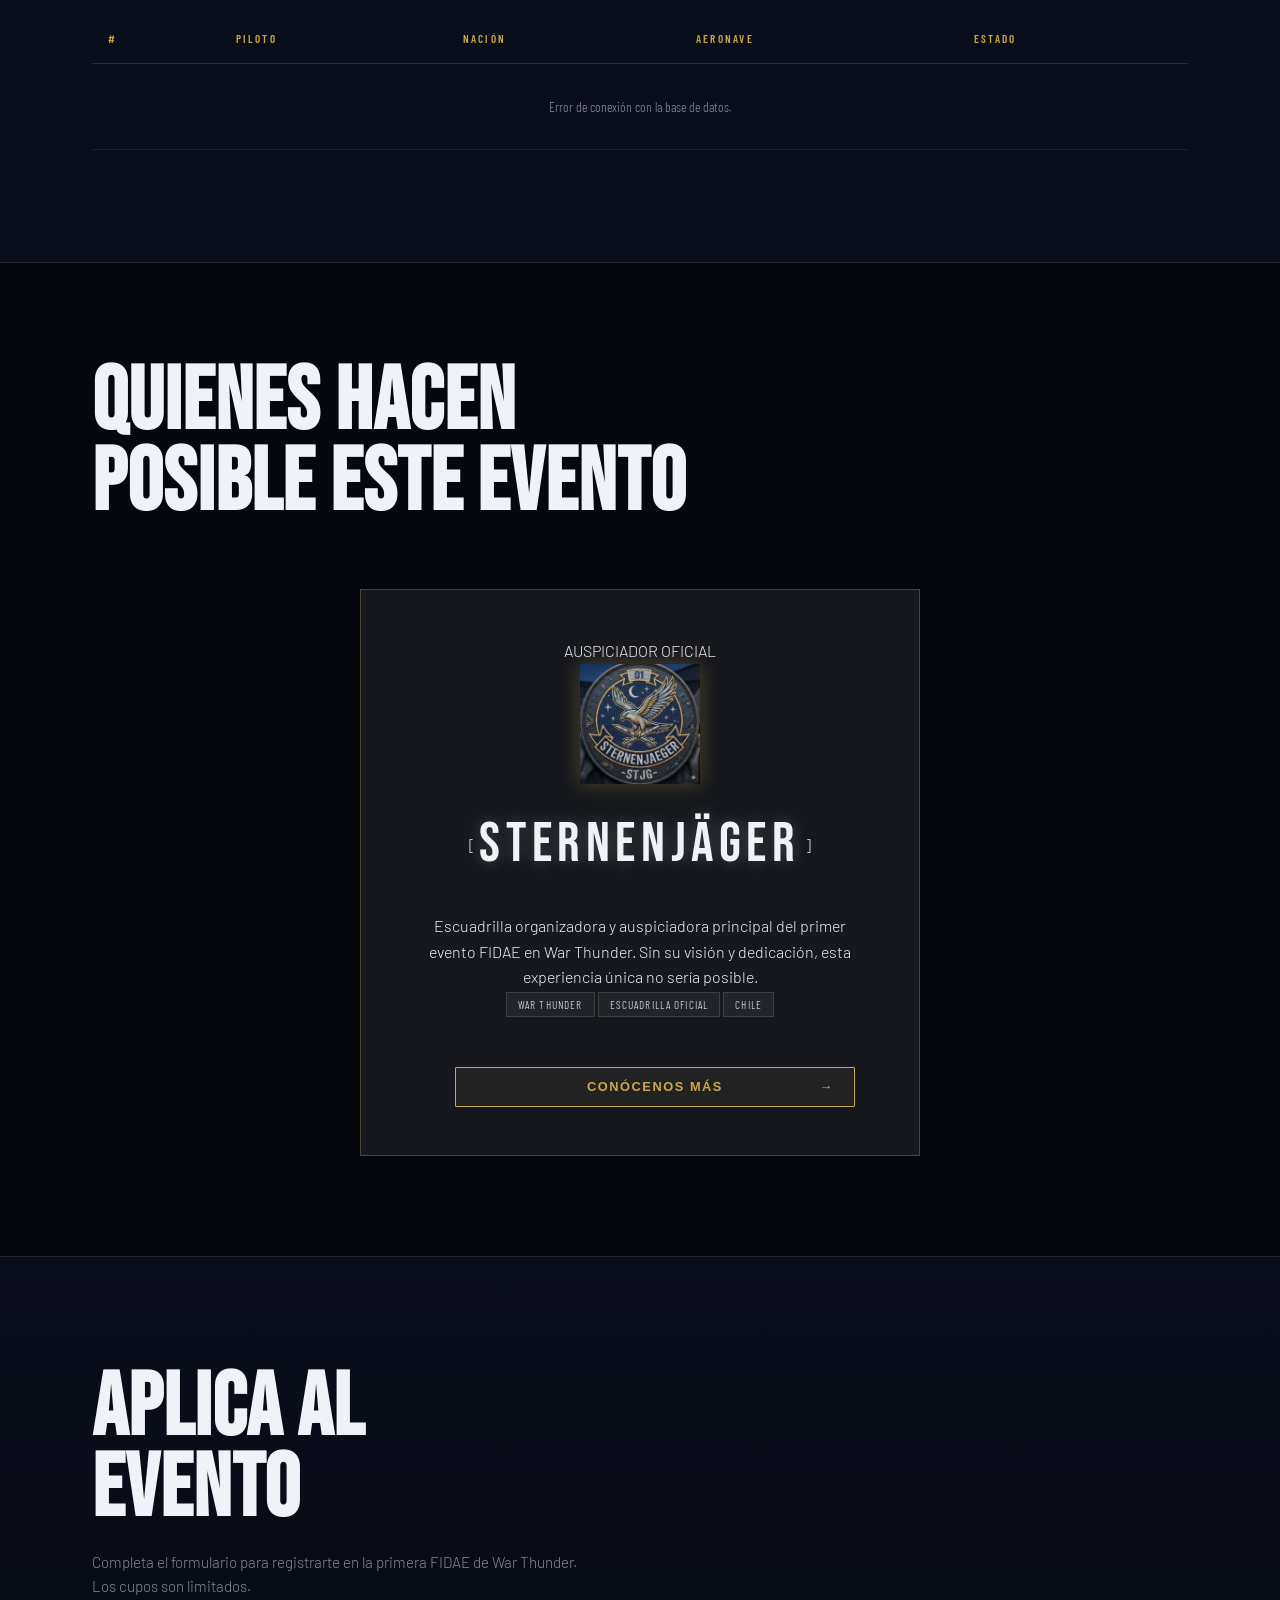
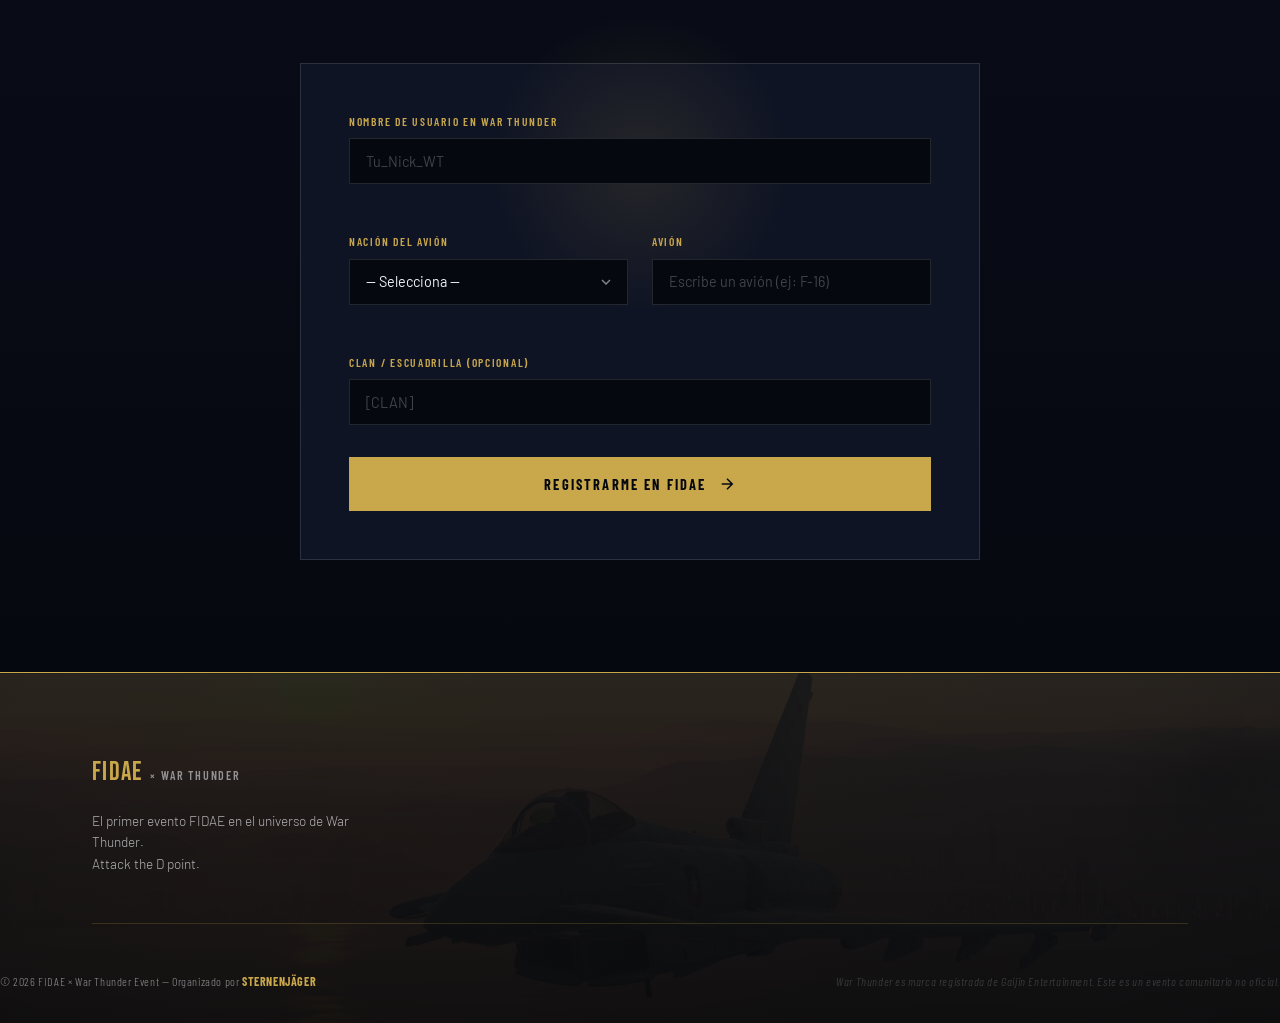
==== commit 35c35483: "akdjaksjd" ====
--- a/index.html
+++ b/index.html
@@ -43,6 +43,22 @@
         <li><a href="#participantes">Participantes</a></li>
         <li><a href="#auspiciadores">Auspiciadores</a></li>
         <li><a href="#aplicar" class="nav-cta">Aplicar</a></li>
+        <li><a href="" class="social-link" id="linkDiscord" target="_blank" rel="noopener">
+              <svg viewBox="0 0 24 24" fill="currentColor" width="24" height="24"
+                style="display: inline-block; vertical-align: middle; flex-shrink: 0;">
+                <path
+                  d="M20.317 4.37a19.791 19.791 0 00-4.885-1.515.074.074 0 00-.079.037c-.21.375-.444.864-.608 1.25a18.27 18.27 0 00-5.487 0 11.721 11.721 0 00-.617-1.25.077.077 0 00-.079-.037A19.736 19.736 0 003.677 4.37a.07.07 0 00-.032.027C.533 9.046-.32 13.58.099 18.057a.082.082 0 00.031.057 19.9 19.9 0 005.993 3.03.078.078 0 00.084-.028 14.09 14.09 0 001.226-1.994.076.076 0 00-.041-.106 13.107 13.107 0 01-1.872-.892.077.077 0 01-.008-.128 10.2 10.2 0 00.372-.292.074.074 0 01.077-.01c3.928 1.793 8.18 1.793 12.062 0a.074.074 0 01.078.01c.12.098.246.198.373.292a.077.077 0 01-.006.127 12.299 12.299 0 01-1.873.892.077.077 0 00-.041.107c.36.698.772 1.362 1.225 1.993a.076.076 0 00.084.028 19.839 19.839 0 006.002-3.03.077.077 0 00.032-.054c.5-5.177-.838-9.674-3.549-13.66a.061.061 0 00-.031-.03zM8.02 15.33c-1.183 0-2.157-1.085-2.157-2.419 0-1.333.955-2.419 2.157-2.419 1.21 0 2.176 1.096 2.157 2.42 0 1.333-.956 2.418-2.157 2.418zm7.975 0c-1.183 0-2.157-1.085-2.157-2.419 0-1.333.955-2.419 2.157-2.419 1.21 0 2.176 1.096 2.157 2.42 0 1.333-.946 2.418-2.157 2.418z" />
+              </svg>
+              <span>Discord</span>
+            </a></a>    </li>
+
+        <li><a href="#" class="social-link" id="linkTiktok" target="_blank" rel="noopener">
+              <svg viewBox="0 0 24 24" fill="currentColor">
+                <path
+                  d="M19.59 6.69a4.83 4.83 0 01-3.77-4.25V2h-3.45v13.67a2.89 2.89 0 01-2.88 2.5 2.89 2.89 0 01-2.89-2.89 2.89 2.89 0 012.89-2.89c.28 0 .54.04.79.1V9.01a6.27 6.27 0 00-.79-.05 6.34 6.34 0 00-6.34 6.34 6.34 6.34 0 006.34 6.34 6.34 6.34 0 006.33-6.34V9.01a8.16 8.16 0 004.77 1.52V7.1a4.85 4.85 0 01-1-.41z" />
+              </svg>
+              TikTok
+            </a></li>
       </ul>
       <button class="nav-hamburger" id="hamburger" aria-label="Menu">
         <span></span><span></span><span></span>
@@ -424,26 +440,7 @@
           </div>
           <p>El primer evento FIDAE en el universo de War Thunder.<br />Attack the D point.</p>
         </div>
-        <div class="footer-links">
-          <h4>Síguenos</h4>
-          <div class="social-links">
-            <a href="#" class="social-link" id="linkTiktok" target="_blank" rel="noopener">
-              <svg viewBox="0 0 24 24" fill="currentColor">
-                <path
-                  d="M19.59 6.69a4.83 4.83 0 01-3.77-4.25V2h-3.45v13.67a2.89 2.89 0 01-2.88 2.5 2.89 2.89 0 01-2.89-2.89 2.89 2.89 0 012.89-2.89c.28 0 .54.04.79.1V9.01a6.27 6.27 0 00-.79-.05 6.34 6.34 0 00-6.34 6.34 6.34 6.34 0 006.34 6.34 6.34 6.34 0 006.33-6.34V9.01a8.16 8.16 0 004.77 1.52V7.1a4.85 4.85 0 01-1-.41z" />
-              </svg>
-              TikTok
-            </a>
-
-            <a href="https://discord.gg/6JQ8cu9FRR" class="social-link" id="linkDiscord" target="_blank" rel="noopener">
-              <svg viewBox="0 0 24 24" fill="currentColor" width="24" height="24"
-                style="display: inline-block; vertical-align: middle; flex-shrink: 0;">
-                <path
-                  d="M20.317 4.37a19.791 19.791 0 00-4.885-1.515.074.074 0 00-.079.037c-.21.375-.444.864-.608 1.25a18.27 18.27 0 00-5.487 0 11.721 11.721 0 00-.617-1.25.077.077 0 00-.079-.037A19.736 19.736 0 003.677 4.37a.07.07 0 00-.032.027C.533 9.046-.32 13.58.099 18.057a.082.082 0 00.031.057 19.9 19.9 0 005.993 3.03.078.078 0 00.084-.028 14.09 14.09 0 001.226-1.994.076.076 0 00-.041-.106 13.107 13.107 0 01-1.872-.892.077.077 0 01-.008-.128 10.2 10.2 0 00.372-.292.074.074 0 01.077-.01c3.928 1.793 8.18 1.793 12.062 0a.074.074 0 01.078.01c.12.098.246.198.373.292a.077.077 0 01-.006.127 12.299 12.299 0 01-1.873.892.077.077 0 00-.041.107c.36.698.772 1.362 1.225 1.993a.076.076 0 00.084.028 19.839 19.839 0 006.002-3.03.077.077 0 00.032-.054c.5-5.177-.838-9.674-3.549-13.66a.061.061 0 00-.031-.03zM8.02 15.33c-1.183 0-2.157-1.085-2.157-2.419 0-1.333.955-2.419 2.157-2.419 1.21 0 2.176 1.096 2.157 2.42 0 1.333-.956 2.418-2.157 2.418zm7.975 0c-1.183 0-2.157-1.085-2.157-2.419 0-1.333.955-2.419 2.157-2.419 1.21 0 2.176 1.096 2.157 2.42 0 1.333-.946 2.418-2.157 2.418z" />
-              </svg>
-              <span>Discord</span>
-            </a>
-
+          <div class="footer-links">
           </div>
         </div>
       </div>
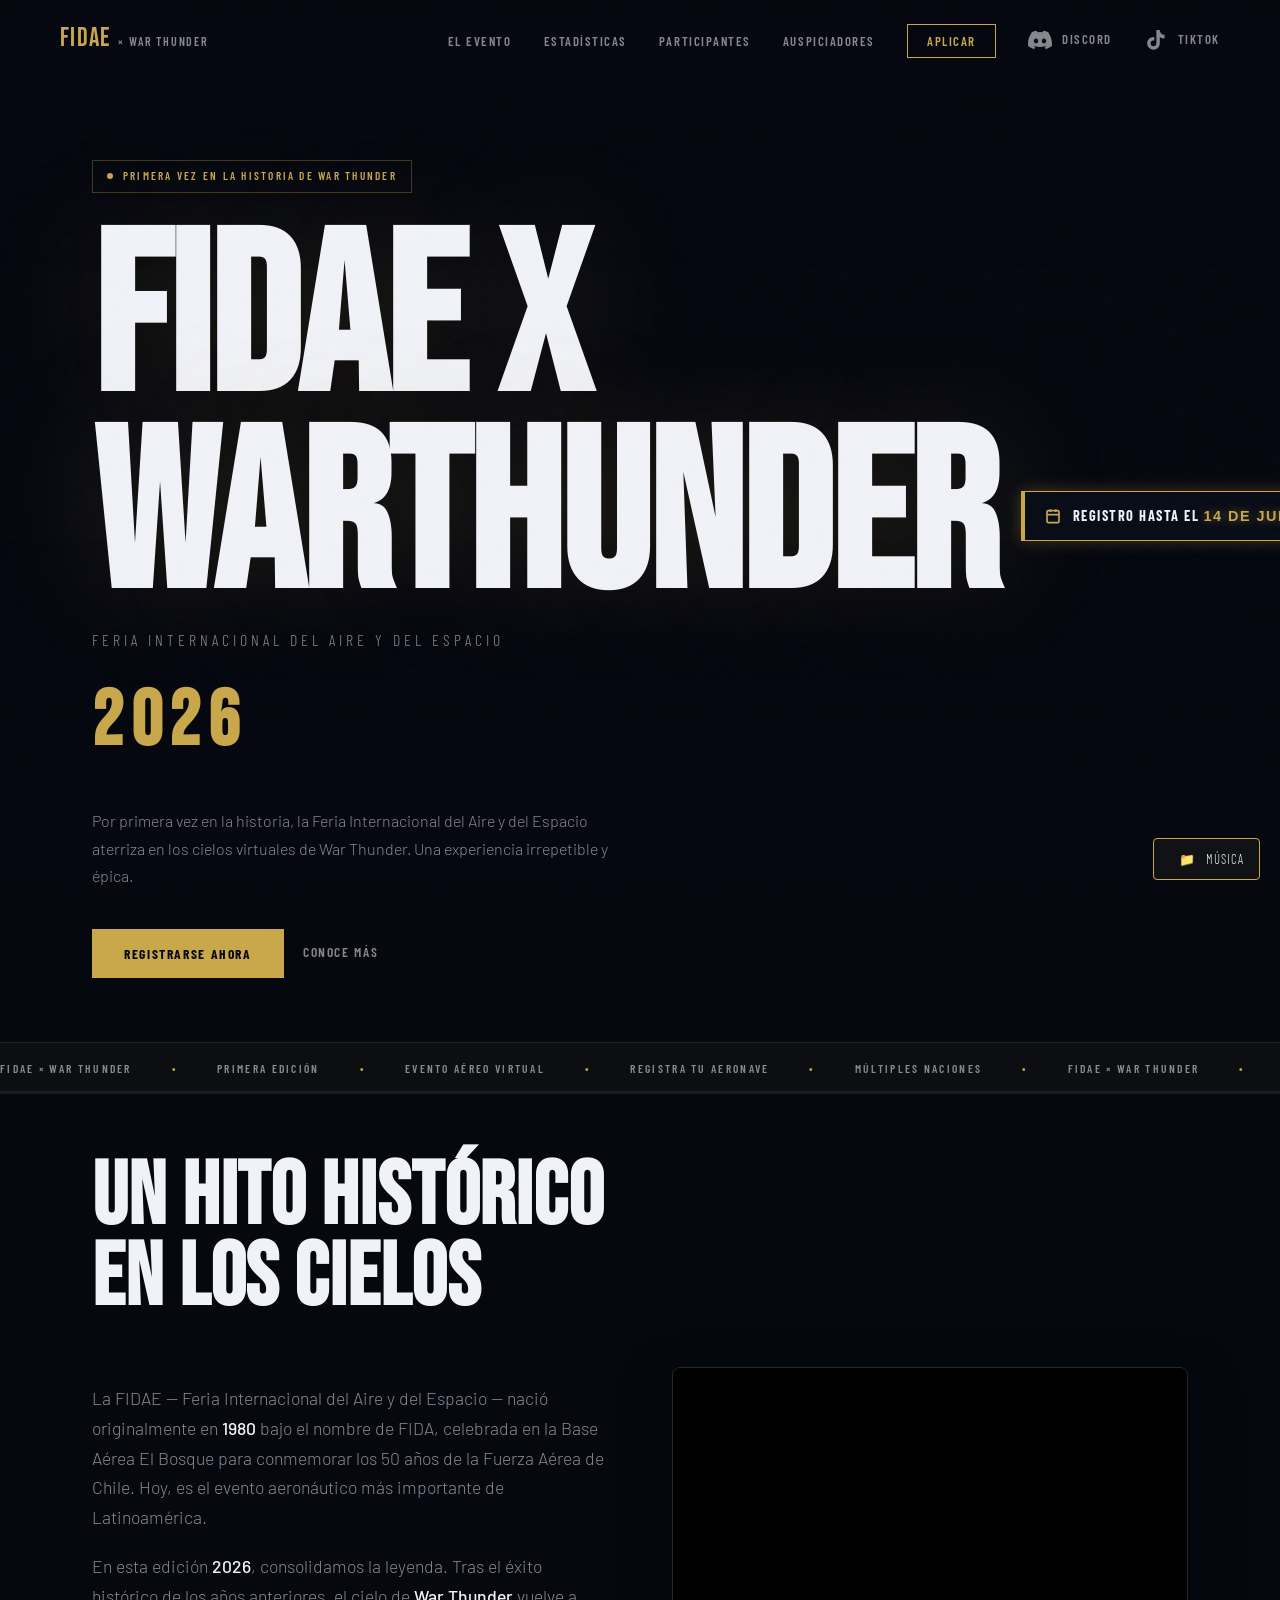
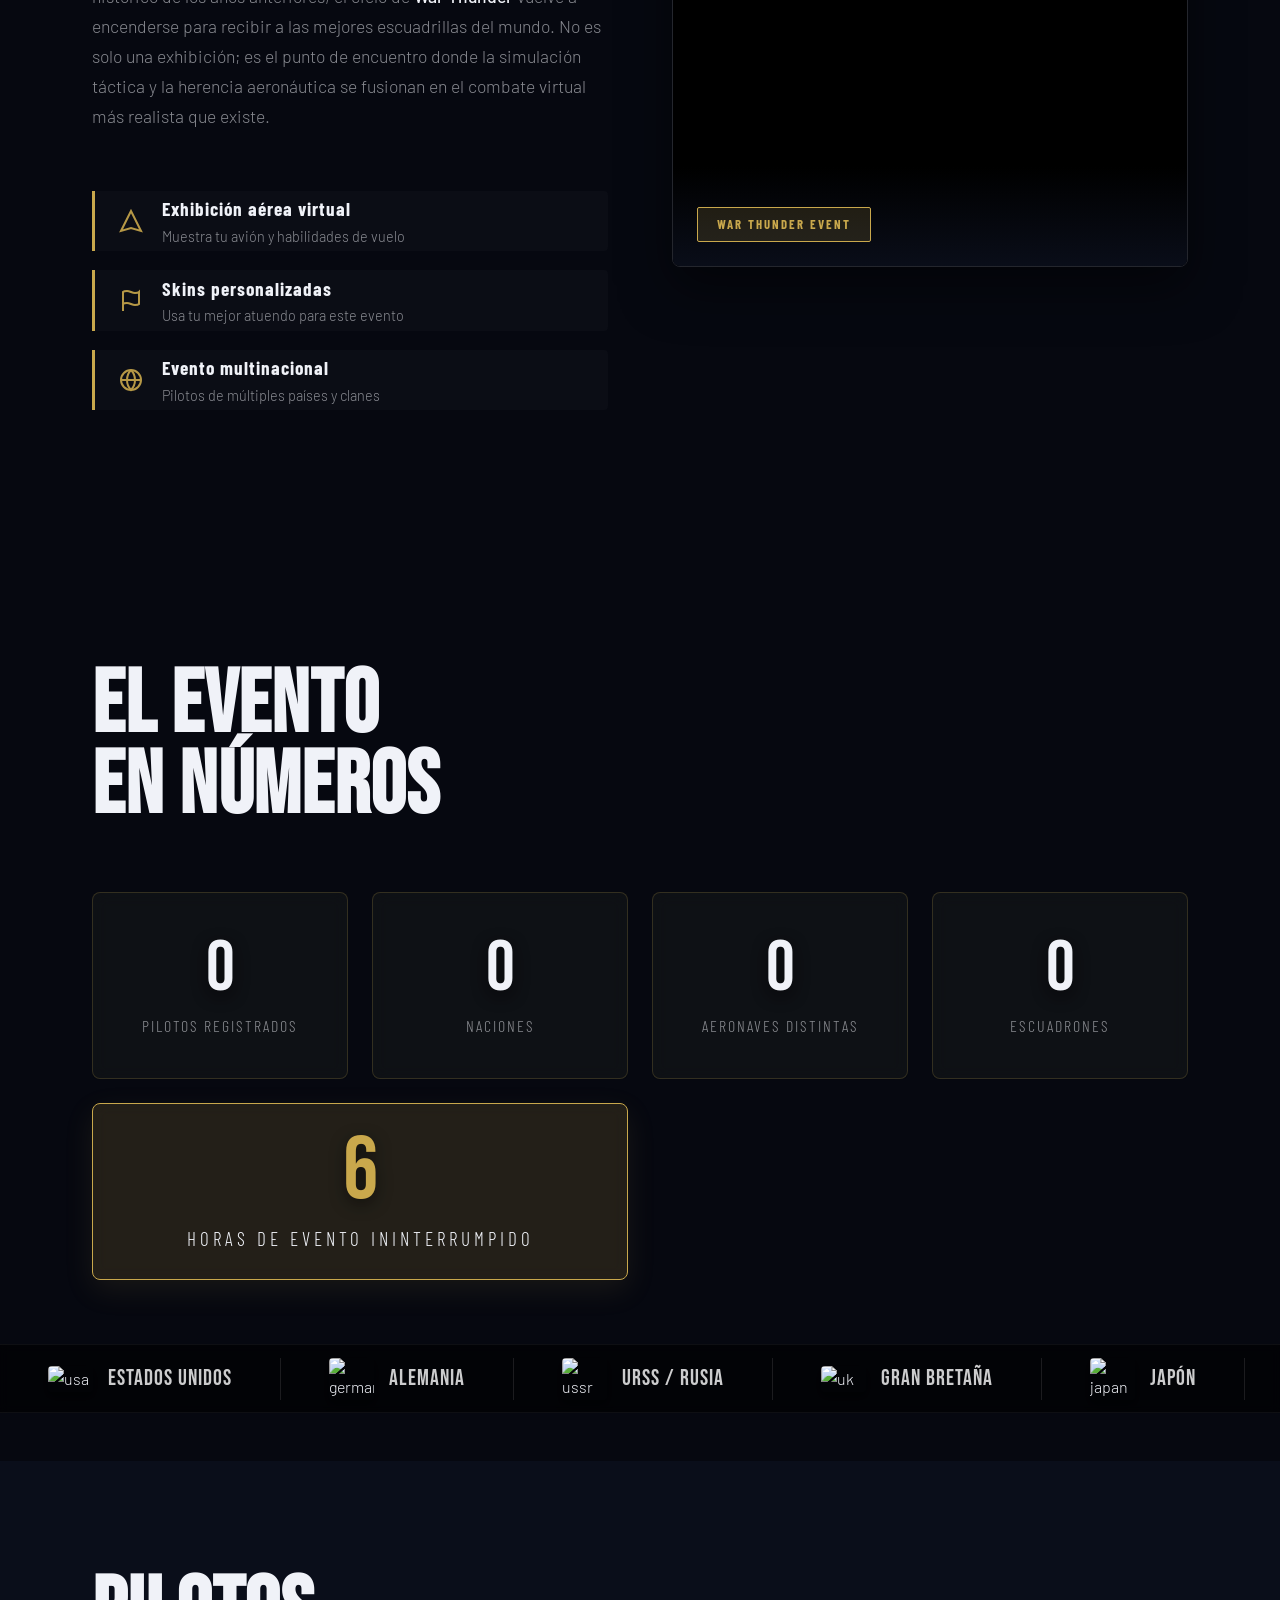
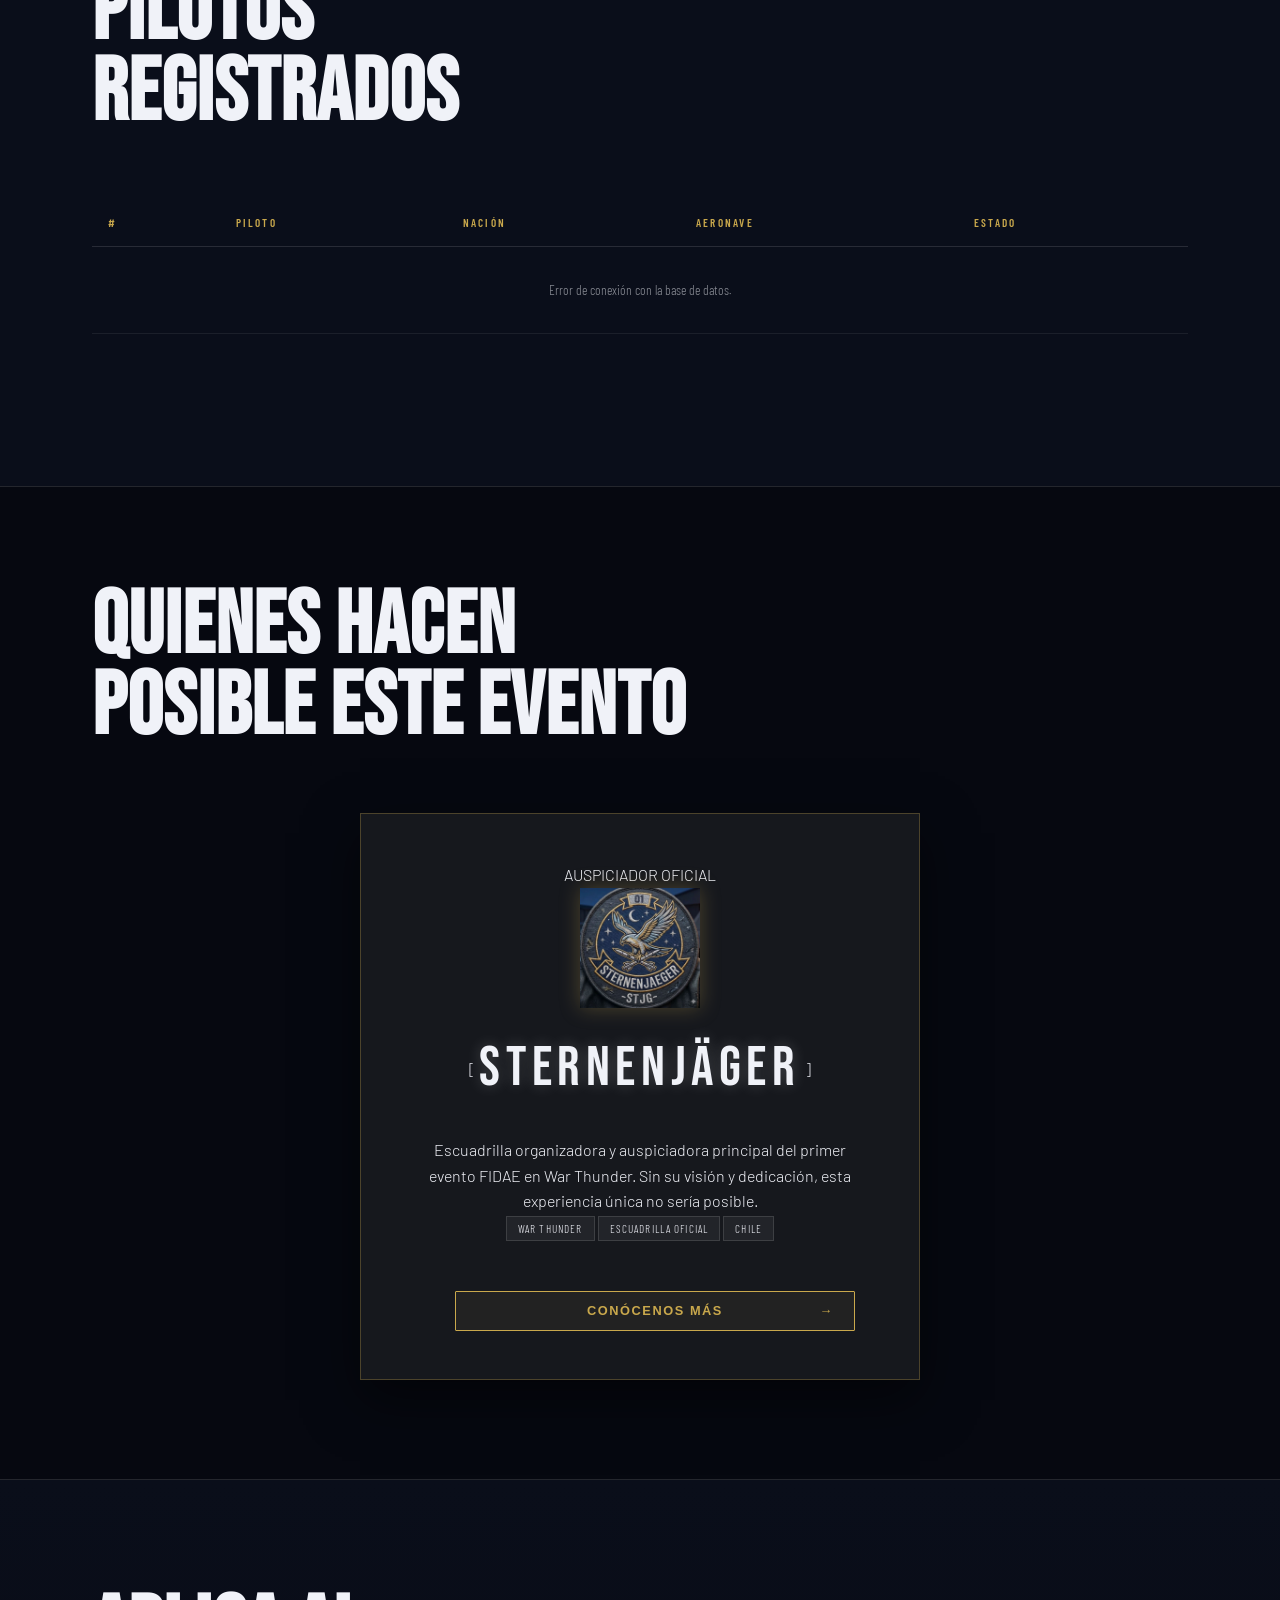
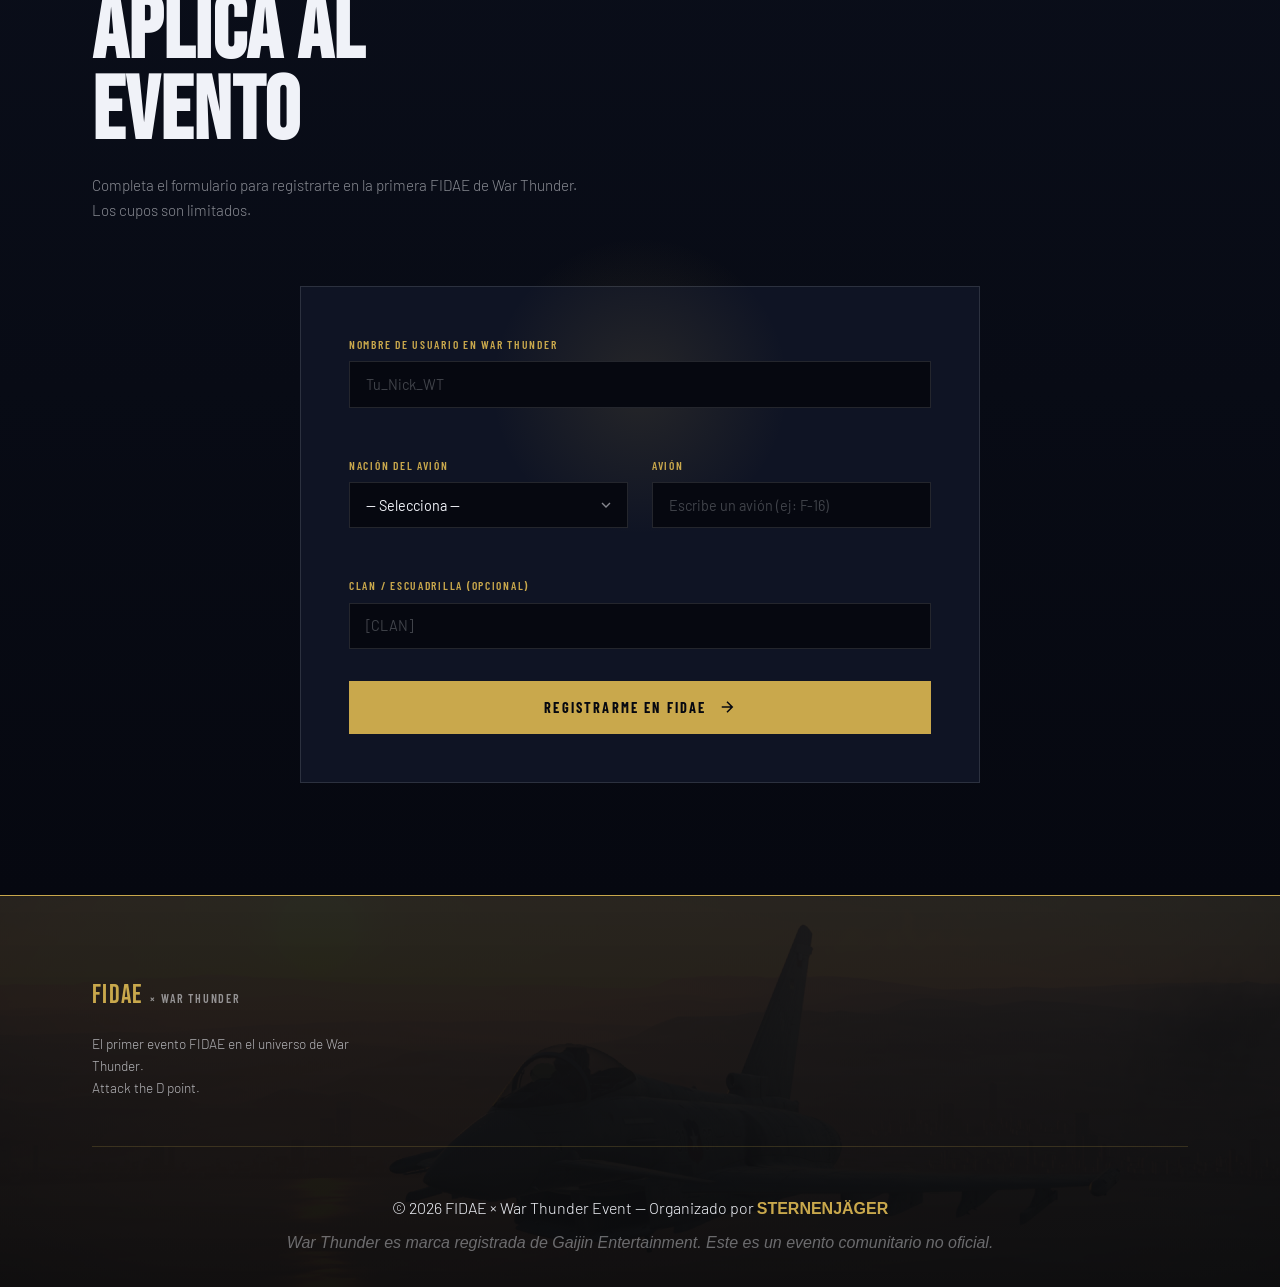
==== commit 6df27eec: "asdasd" ====
--- a/index.html
+++ b/index.html
@@ -43,23 +43,25 @@
         <li><a href="#participantes">Participantes</a></li>
         <li><a href="#auspiciadores">Auspiciadores</a></li>
         <li><a href="#aplicar" class="nav-cta">Aplicar</a></li>
-        <li><a href="" class="social-link" id="linkDiscord" target="_blank" rel="noopener">
-              <svg viewBox="0 0 24 24" fill="currentColor" width="24" height="24"
-                style="display: inline-block; vertical-align: middle; flex-shrink: 0;">
-                <path
-                  d="M20.317 4.37a19.791 19.791 0 00-4.885-1.515.074.074 0 00-.079.037c-.21.375-.444.864-.608 1.25a18.27 18.27 0 00-5.487 0 11.721 11.721 0 00-.617-1.25.077.077 0 00-.079-.037A19.736 19.736 0 003.677 4.37a.07.07 0 00-.032.027C.533 9.046-.32 13.58.099 18.057a.082.082 0 00.031.057 19.9 19.9 0 005.993 3.03.078.078 0 00.084-.028 14.09 14.09 0 001.226-1.994.076.076 0 00-.041-.106 13.107 13.107 0 01-1.872-.892.077.077 0 01-.008-.128 10.2 10.2 0 00.372-.292.074.074 0 01.077-.01c3.928 1.793 8.18 1.793 12.062 0a.074.074 0 01.078.01c.12.098.246.198.373.292a.077.077 0 01-.006.127 12.299 12.299 0 01-1.873.892.077.077 0 00-.041.107c.36.698.772 1.362 1.225 1.993a.076.076 0 00.084.028 19.839 19.839 0 006.002-3.03.077.077 0 00.032-.054c.5-5.177-.838-9.674-3.549-13.66a.061.061 0 00-.031-.03zM8.02 15.33c-1.183 0-2.157-1.085-2.157-2.419 0-1.333.955-2.419 2.157-2.419 1.21 0 2.176 1.096 2.157 2.42 0 1.333-.956 2.418-2.157 2.418zm7.975 0c-1.183 0-2.157-1.085-2.157-2.419 0-1.333.955-2.419 2.157-2.419 1.21 0 2.176 1.096 2.157 2.42 0 1.333-.946 2.418-2.157 2.418z" />
-              </svg>
-              <span>Discord</span>
-            </a></a>    </li>
+
+        <li><a href="https://discord.gg/6JQ8cu9FRR" class="social-link" id="linkDiscord" target="_blank" rel="noopener">
+            <svg viewBox="0 0 24 24" fill="currentColor" width="24" height="24"
+              style="display: inline-block; vertical-align: middle; flex-shrink: 0;">
+              <path
+                d="M20.317 4.37a19.791 19.791 0 00-4.885-1.515.074.074 0 00-.079.037c-.21.375-.444.864-.608 1.25a18.27 18.27 0 00-5.487 0 11.721 11.721 0 00-.617-1.25.077.077 0 00-.079-.037A19.736 19.736 0 003.677 4.37a.07.07 0 00-.032.027C.533 9.046-.32 13.58.099 18.057a.082.082 0 00.031.057 19.9 19.9 0 005.993 3.03.078.078 0 00.084-.028 14.09 14.09 0 001.226-1.994.076.076 0 00-.041-.106 13.107 13.107 0 01-1.872-.892.077.077 0 01-.008-.128 10.2 10.2 0 00.372-.292.074.074 0 01.077-.01c3.928 1.793 8.18 1.793 12.062 0a.074.074 0 01.078.01c.12.098.246.198.373.292a.077.077 0 01-.006.127 12.299 12.299 0 01-1.873.892.077.077 0 00-.041.107c.36.698.772 1.362 1.225 1.993a.076.076 0 00.084.028 19.839 19.839 0 006.002-3.03.077.077 0 00.032-.054c.5-5.177-.838-9.674-3.549-13.66a.061.061 0 00-.031-.03zM8.02 15.33c-1.183 0-2.157-1.085-2.157-2.419 0-1.333.955-2.419 2.157-2.419 1.21 0 2.176 1.096 2.157 2.42 0 1.333-.956 2.418-2.157 2.418zm7.975 0c-1.183 0-2.157-1.085-2.157-2.419 0-1.333.955-2.419 2.157-2.419 1.21 0 2.176 1.096 2.157 2.42 0 1.333-.946 2.418-2.157 2.418z" />
+            </svg>
+            <span>Discord</span>
+          </a></a> </li>
 
         <li><a href="#" class="social-link" id="linkTiktok" target="_blank" rel="noopener">
-              <svg viewBox="0 0 24 24" fill="currentColor">
-                <path
-                  d="M19.59 6.69a4.83 4.83 0 01-3.77-4.25V2h-3.45v13.67a2.89 2.89 0 01-2.88 2.5 2.89 2.89 0 01-2.89-2.89 2.89 2.89 0 012.89-2.89c.28 0 .54.04.79.1V9.01a6.27 6.27 0 00-.79-.05 6.34 6.34 0 00-6.34 6.34 6.34 6.34 0 006.34 6.34 6.34 6.34 0 006.33-6.34V9.01a8.16 8.16 0 004.77 1.52V7.1a4.85 4.85 0 01-1-.41z" />
-              </svg>
-              TikTok
-            </a></li>
+            <svg viewBox="0 0 24 24" fill="currentColor">
+              <path
+                d="M19.59 6.69a4.83 4.83 0 01-3.77-4.25V2h-3.45v13.67a2.89 2.89 0 01-2.88 2.5 2.89 2.89 0 01-2.89-2.89 2.89 2.89 0 012.89-2.89c.28 0 .54.04.79.1V9.01a6.27 6.27 0 00-.79-.05 6.34 6.34 0 00-6.34 6.34 6.34 6.34 0 006.34 6.34 6.34 6.34 0 006.33-6.34V9.01a8.16 8.16 0 004.77 1.52V7.1a4.85 4.85 0 01-1-.41z" />
+            </svg>
+            TikTok
+          </a></li>
       </ul>
+
       <button class="nav-hamburger" id="hamburger" aria-label="Menu">
         <span></span><span></span><span></span>
       </button>
@@ -68,7 +70,7 @@
 
   <audio id="bgMusic" loop>
     <source src="assets/videoplayback.weba" type="audio/mpeg">
-    Tu navegador no soporta el elemento de audio.
+
   </audio>
 
   <div class="music-control">
@@ -81,40 +83,47 @@
     </div>
   </div>
   <source src="assets/videoplayback.weba" type="audio/mpeg">
-  Tu navegador no soporta el elemento de audio.
+
   </audio>
 
 
-  <!-- ░░ HERO ░░ -->
   <header class="hero" id="hero">
     <div class="hero-content">
       <div class="hero-badge">
         <span class="badge-dot"></span>
         PRIMERA VEZ EN LA HISTORIA DE WAR THUNDER
       </div>
-      <h1 class="hero-title">
-        <span class="title-line" data-delay="0">FIDAE x WARTHUNDER</span>
-        <span class="title-sub" data-delay="200">FERIA INTERNACIONAL DEL AIRE Y DEL ESPACIO</span>
-        <span class="title-year" data-delay="400">2026</span>
-      </h1>
-      <p class="hero-desc" data-delay="600">
+
+      <div class="hero-title-wrapper">
+
+        <h1 class="hero-title">
+          <span class="title-line">FIDAE x WARTHUNDER</span>
+          <span class="title-sub">FERIA INTERNACIONAL DEL AIRE Y DEL ESPACIO</span>
+          <span class="title-year">2026</span>
+        </h1>
+
+        <div class="deadline-badge tactical-hud">
+          <svg width="16" height="16" viewBox="0 0 24 24" fill="none" stroke="currentColor" stroke-width="2.5"
+            class="hud-icon">
+            <rect x="3" y="4" width="18" height="18" rx="2" ry="2"></rect>
+            <line x1="16" y1="2" x2="16" y2="6"></line>
+            <line x1="8" y1="2" x2="8" y2="6"></line>
+            <line x1="3" y1="10" x2="21" y2="10"></line>
+          </svg>
+          <span>REGISTRO HASTA EL <span class="highlight-date">14 DE JUNIO</span></span>
+        </div>
+
+      </div>
+      <p class="hero-desc">
         Por primera vez en la historia, la Feria Internacional del Aire y del Espacio aterriza en los cielos virtuales
-        de War Thunder.
-        Una experiencia única, irrepetible y épica.
+        de War Thunder. Una experiencia irrepetible y épica.
       </p>
-      <div class="hero-actions" data-delay="800">
+      <div class="hero-actions">
         <a href="#aplicar" class="btn-primary">
-          <span>Aplicar ahora</span>
-          <svg viewBox="0 0 24 24" fill="none" stroke="currentColor" stroke-width="2">
-            <path d="M5 12h14M12 5l7 7-7 7" />
-          </svg>
+          <span>REGISTRARSE AHORA</span>
         </a>
         <a href="#evento" class="btn-ghost">Conoce más</a>
       </div>
-    </div>
-    <div class="hero-scroll-hint">
-      <span>SCROLL</span>
-      <div class="scroll-line"></div>
     </div>
   </header>
 
@@ -290,6 +299,9 @@
           </tbody>
         </table>
       </div>
+
+      <div class="pagination-controls" id="paginationControls"></div>
+
     </div>
   </section>
 
@@ -440,15 +452,15 @@
           </div>
           <p>El primer evento FIDAE en el universo de War Thunder.<br />Attack the D point.</p>
         </div>
-          <div class="footer-links">
-          </div>
-        </div>
-      </div>
-      <div class="footer-bottom">
-        <p>© 2026 FIDAE × War Thunder Event — Organizado por <span id="clanFooter">[SternenJäger]</span></p>
-        <p class="footer-disclaimer">War Thunder es marca registrada de Gaijin Entertainment. Este es un evento
-          comunitario no oficial.</p>
-      </div>
+        <div class="footer-links">
+        </div>
+      </div>
+    </div>
+    <div class="footer-bottom">
+      <p>© 2026 FIDAE × War Thunder Event — Organizado por <span id="clanFooter">[SternenJäger]</span></p>
+      <p class="footer-disclaimer">War Thunder es marca registrada de Gaijin Entertainment. Este es un evento
+        comunitario no oficial.</p>
+    </div>
     </div>
   </footer>
 
--- a/css/style.css
+++ b/css/style.css
@@ -186,7 +186,7 @@
   min-height: 100vh;
   display: flex; flex-direction: column;
   justify-content: center; align-items: flex-start;
-  padding: 8rem 2rem 4rem;
+  padding: 10rem 2rem 4rem;
   max-width: 1160px; margin: 0 auto;
 }
 .hero-badge {
@@ -369,9 +369,9 @@
   /* Esto es lo que tapa el video: */
   background: var(--black); 
   /* Opcional: añade un poco de espacio arriba y abajo si lo ves muy pegado */
-  padding: 2rem 0; 
+  padding: 4rem 0; 
   /* Opcional: una línea sutil arriba para separar la sección */
-  border-top: 1px solid var(--border);
+  border-top: 2px solid var(--border);
 }
 .evento-layout-v2 {
   display: grid;
@@ -545,7 +545,7 @@
   background-position: center;
   background-attachment: fixed;
   overflow: hidden;
-  padding: 5rem 0 3rem 0;
+  padding: 12rem 0 3rem 0;
   z-index: 10;
 }
 
@@ -581,7 +581,7 @@
 }
 
 .stat-card:hover {
-  transform: translateY(-5px);
+  
   background: rgba(201, 168, 76, 0.1);
 }
 
@@ -696,37 +696,57 @@
 }
 
 /* ── PARTICIPANTES ── */
+/* ── ESTILOS DE TABLA EXISTENTES ── */
 .section-participantes { background: var(--dark); }
 .tabla-wrap { overflow-x: auto; }
-.tabla-pilotos {
-  width: 100%; border-collapse: collapse;
-  font-family: var(--font-cond);
-}
-.tabla-pilotos thead th {
-  font-size: 0.7rem; font-weight: 600;
-  letter-spacing: 0.2em; text-transform: uppercase;
-  color: var(--accent); text-align: left;
-  padding: 0.9rem 1rem;
-  border-bottom: 1px solid var(--border2);
-}
-.tabla-pilotos tbody tr {
-  border-bottom: 1px solid var(--border);
-  transition: background 0.15s;
-}
+.tabla-pilotos { width: 100%; border-collapse: collapse; font-family: var(--font-cond); }
+.tabla-pilotos thead th { font-size: 0.7rem; font-weight: 600; letter-spacing: 0.2em; text-transform: uppercase; color: var(--accent); text-align: left; padding: 0.9rem 1rem; border-bottom: 1px solid var(--border2); }
+.tabla-pilotos tbody tr { border-bottom: 1px solid var(--border); transition: background 0.15s; }
 .tabla-pilotos tbody tr:hover { background: rgba(255,255,255,0.03); }
-.tabla-pilotos tbody td {
-  padding: 0.9rem 1rem;
-  font-size: 0.85rem; color: var(--dim);
-}
+.tabla-pilotos tbody td { padding: 0.9rem 1rem; font-size: 0.85rem; color: var(--dim); }
 .tabla-pilotos tbody td:nth-child(2) { color: var(--white); font-weight: 600; }
 .tabla-loading { text-align: center; color: var(--dim); padding: 2rem !important; }
-.status-badge {
-  display: inline-block;
-  padding: 0.2rem 0.6rem;
-  font-size: 0.65rem; letter-spacing: 0.1em; text-transform: uppercase;
-  background: rgba(76,168,201,0.1);
-  color: var(--accent2);
-  border: 1px solid rgba(76,168,201,0.2);
+.status-badge { display: inline-block; padding: 0.2rem 0.6rem; font-size: 0.65rem; letter-spacing: 0.1em; text-transform: uppercase; background: rgba(76,168,201,0.1); color: var(--accent2); border: 1px solid rgba(76,168,201,0.2); }
+
+/* ── NUEVO: ESTILOS DE PAGINACIÓN ── */
+.pagination-controls {
+  display: flex;
+  justify-content: center;
+  align-items: center;
+  gap: 15px;
+  margin-top: 20px;
+  padding: 10px 0;
+}
+
+.page-btn {
+  background: var(--panel);
+  border: 1px solid rgba(255,255,255,0.1);
+  color: var(--white);
+  padding: 8px 16px;
+  border-radius: 4px;
+  cursor: pointer;
+  font-family: var(--font-cond);
+  font-weight: 600;
+  text-transform: uppercase;
+  transition: all 0.3s ease;
+}
+
+.page-btn:hover:not(:disabled) {
+  border-color: var(--accent);
+  color: var(--accent);
+  background: rgba(201,168,76,0.05);
+}
+
+.page-btn:disabled {
+  opacity: 0.3;
+  cursor: not-allowed;
+}
+
+.page-info {
+  font-family: var(--font-cond);
+  color: var(--dim);
+  font-size: 0.9rem;
+  letter-spacing: 1px;
 }
 
 /* ── AUSPICIADORES CON FONDO ── */
@@ -1048,11 +1068,15 @@
   z-index: 2;
 }
 
-.footer-bottom p {
-  font-size: 0.75rem; 
-  color: var(--dim);
-  font-family: var(--font-cond); 
-  letter-spacing: 0.05em;
+.footer-bottom {
+  display: flex; 
+  flex-direction: column; /* Apila los textos uno debajo del otro */
+  justify-content: center; /* Centra el bloque verticalmente */
+  align-items: center; /* Centra el bloque horizontalmente */
+  text-align: center; /* Asegura que el texto por dentro también esté centrado */
+  gap: 0.5rem; /* Un espacio sutil y elegante entre ambas líneas */
+  position: relative;
+  z-index: 2;
 }
 
 .footer-disclaimer { 
@@ -1097,3 +1121,76 @@
   .hero { padding: 7rem 1.5rem 3rem; }
   .footer-bottom { flex-direction: column; align-items: flex-start; }
 }
+
+.hero-title-wrapper {
+  position: relative;
+  display: inline-flex;
+  align-items: center; /* Alinea verticalmente el título y el aviso */
+  gap: 25px; /* Espacio entre el título y el aviso */
+}
+
+.deadline-badge.tactical-hud {
+  /* Eliminamos posicionamiento absoluto anterior */
+  position: relative;
+  top: 0;
+  right: 0;
+  transform: rotate(0deg); /* Diseño recto y limpio */
+  
+  /* Estilo visual: Fondo oscuro sólido y borde afilado */
+  background: rgba(10, 14, 26, 0.95); /* Fondo casi negro táctico */
+  border: 1px solid var(--accent); /* Borde dorado nítido */
+  border-left: 4px solid var(--accent); /* Acento extra grueso a la izquierda */
+  
+  color: var(--white); /* Texto principal en blanco para contraste */
+  padding: 12px 20px;
+  
+  /* Tipografía nítida y condensada */
+  font-family: var(--font-cond);
+  font-size: 0.9rem;
+  font-weight: 700;
+  letter-spacing: 1.5px;
+  text-transform: uppercase;
+  
+  /* Bordes rectos (cero redondeado) estilo militar */
+  border-radius: 0px; 
+  
+  /* Flexbox interno para icono y texto */
+  display: flex;
+  align-items: center;
+  gap: 12px;
+  
+  white-space: nowrap;
+  
+  /* Sombra sutil de neón/HUD */
+  box-shadow: 0 0 15px rgba(201, 168, 76, 0.3);
+}
+
+/* Color del icono SVG */
+.hud-icon {
+  color: var(--accent);
+  flex-shrink: 0;
+}
+
+/* Resaltado de la fecha exacta (el span que añadimos) */
+.highlight-date {
+  color: var(--accent);
+  font-weight: 800;
+  /* Pequeño efecto de brillo en la fecha */
+  text-shadow: 0 0 10px rgba(201, 168, 76, 0.5);
+}
+
+/* ── RESPONSIVO (Móvil) ── */
+@media (max-width: 1100px) {
+  .hero-title-wrapper {
+    flex-direction: column; /* Apila verticalmente en pantallas pequeñas */
+    gap: 15px;
+  }
+  
+  .deadline-badge.tactical-hud {
+    font-size: 0.8rem;
+    padding: 10px 16px;
+    border-left-width: 1px; /* Borde normal en móvil */
+    border-top: 3px solid var(--accent); /* Acento arriba en móvil */
+  }
+}
+
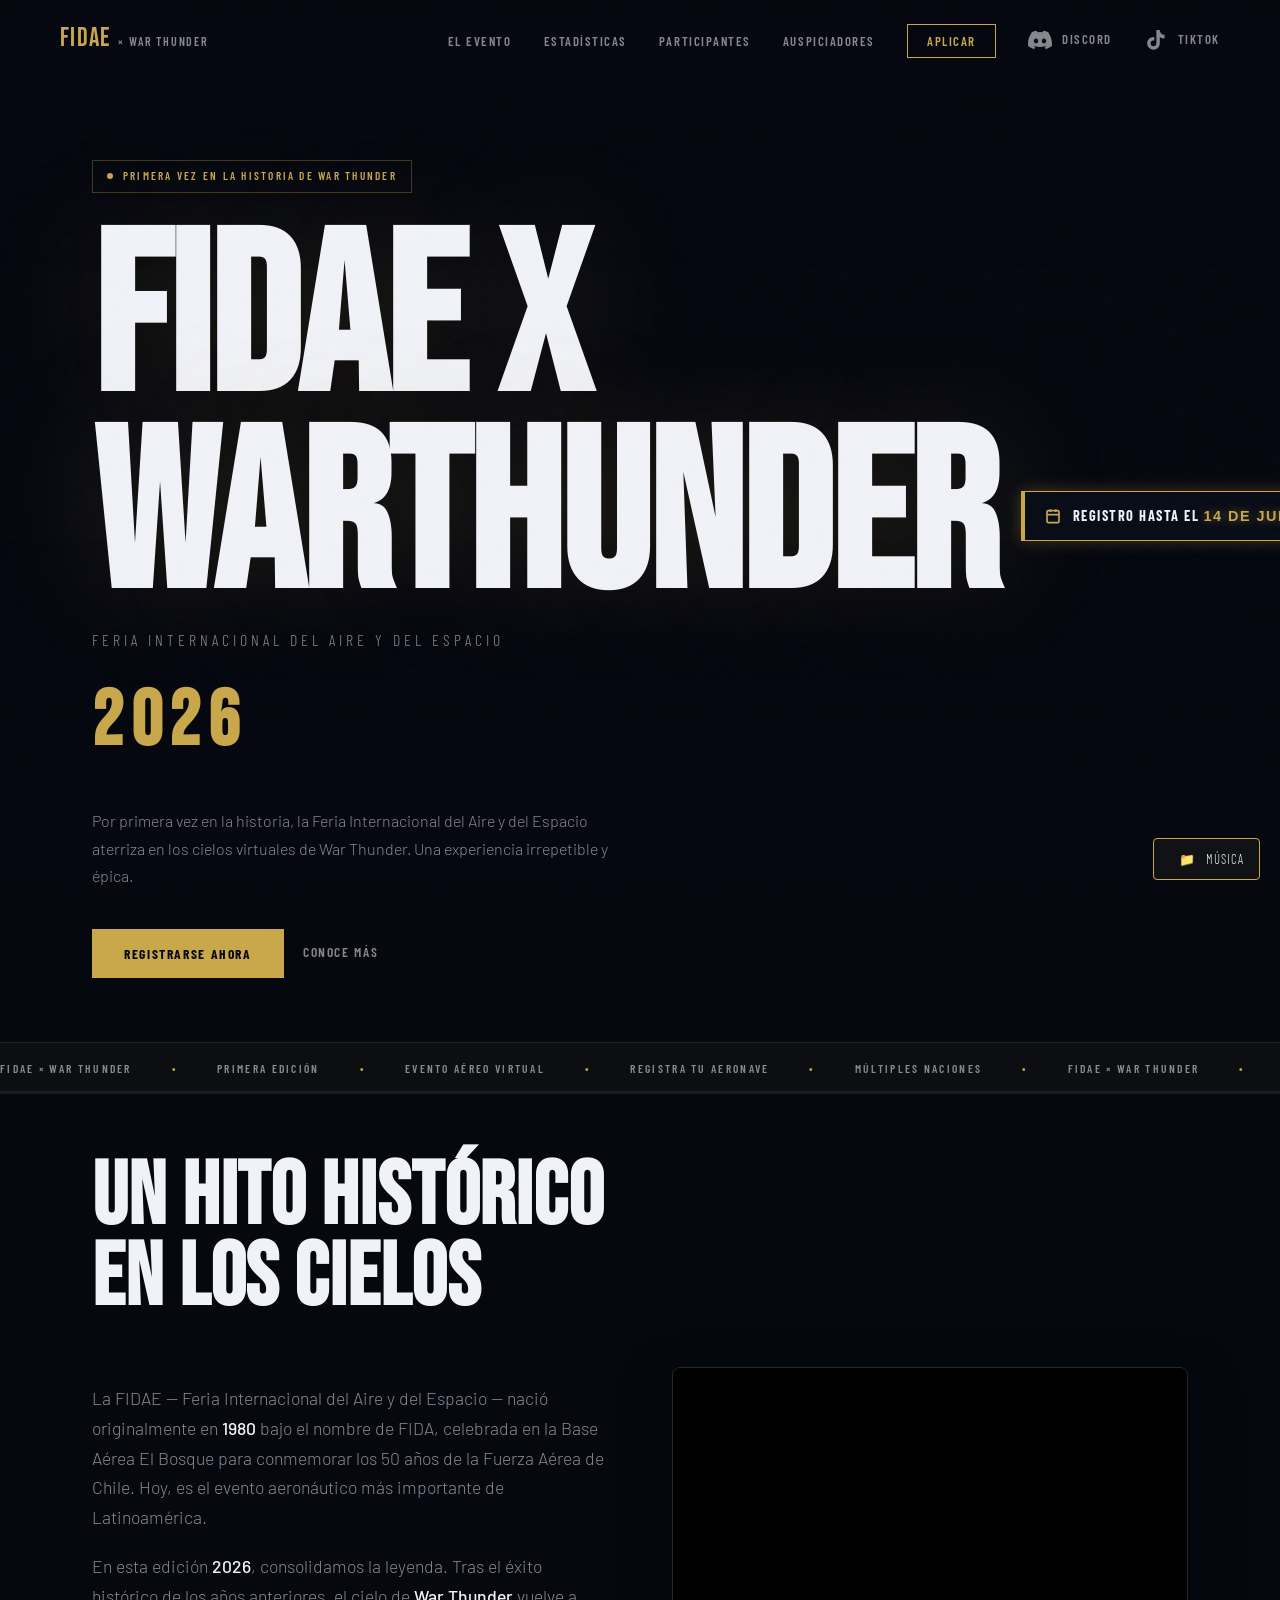
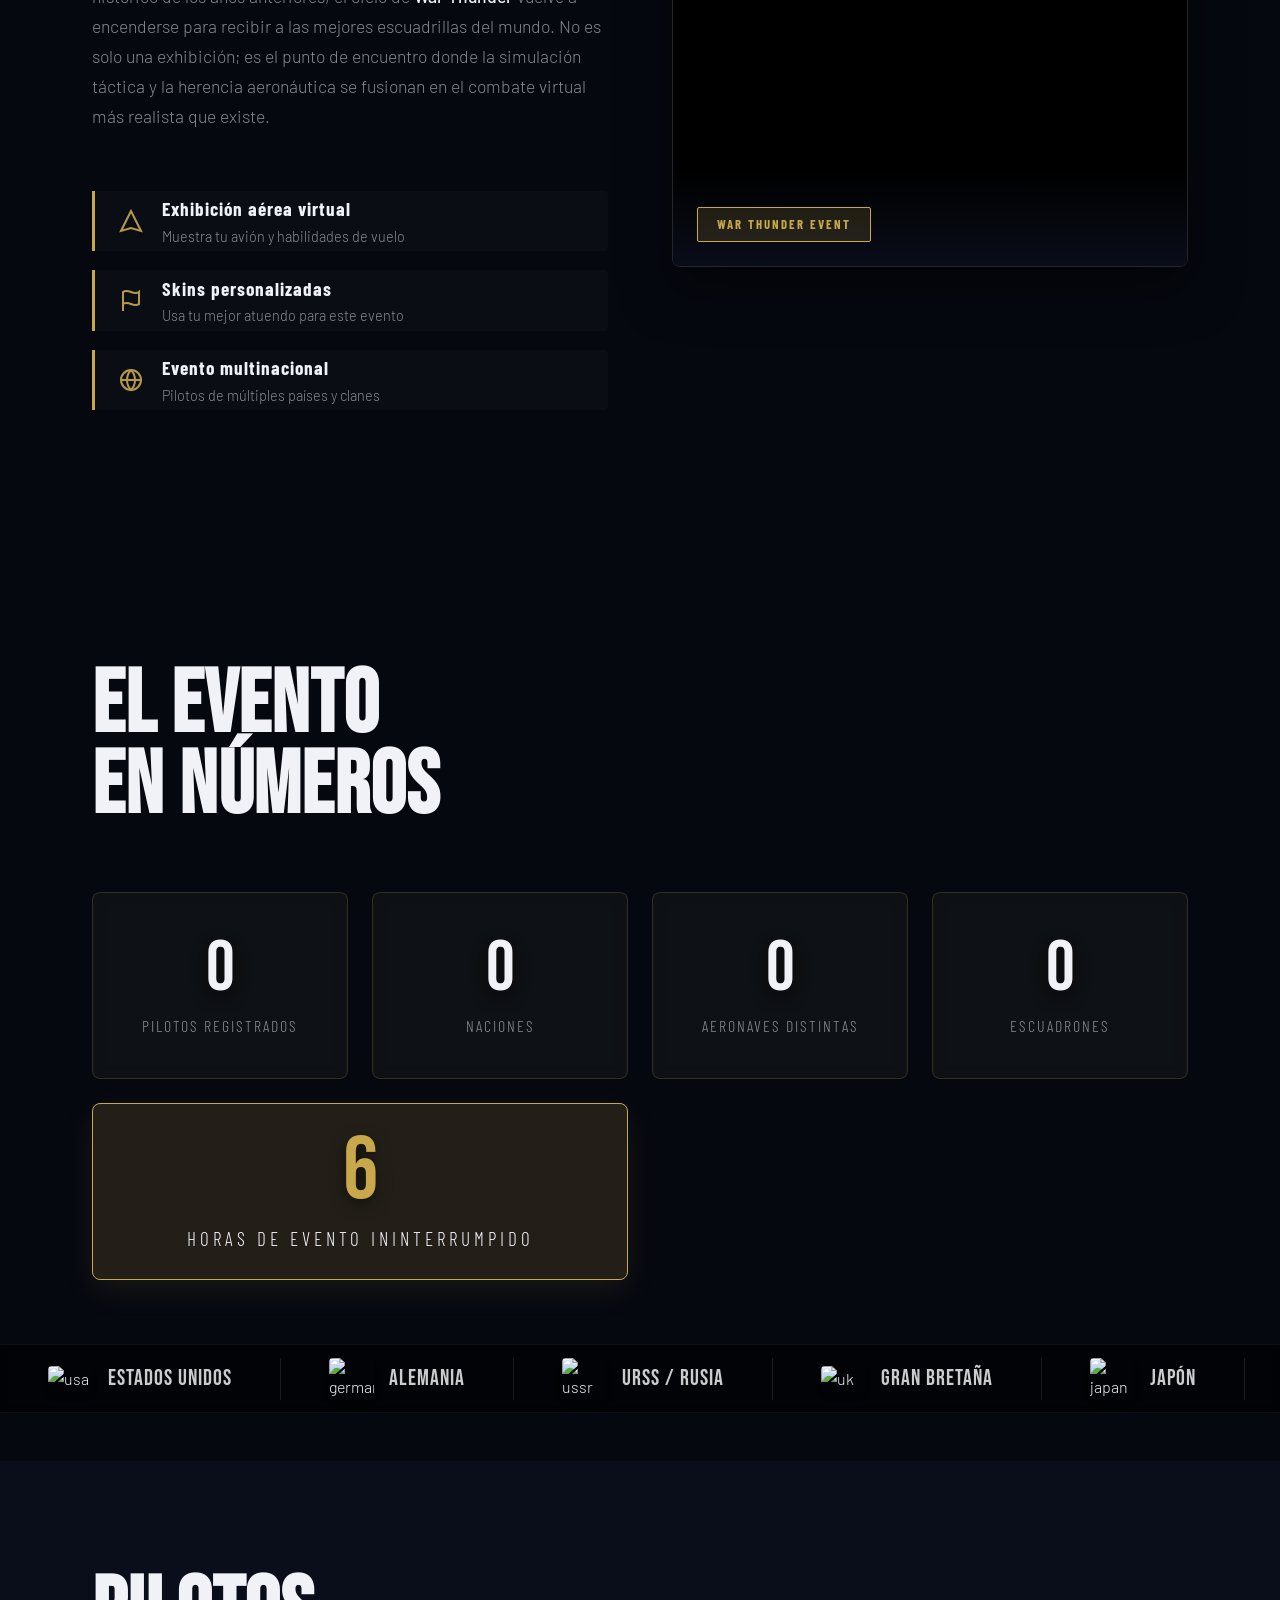
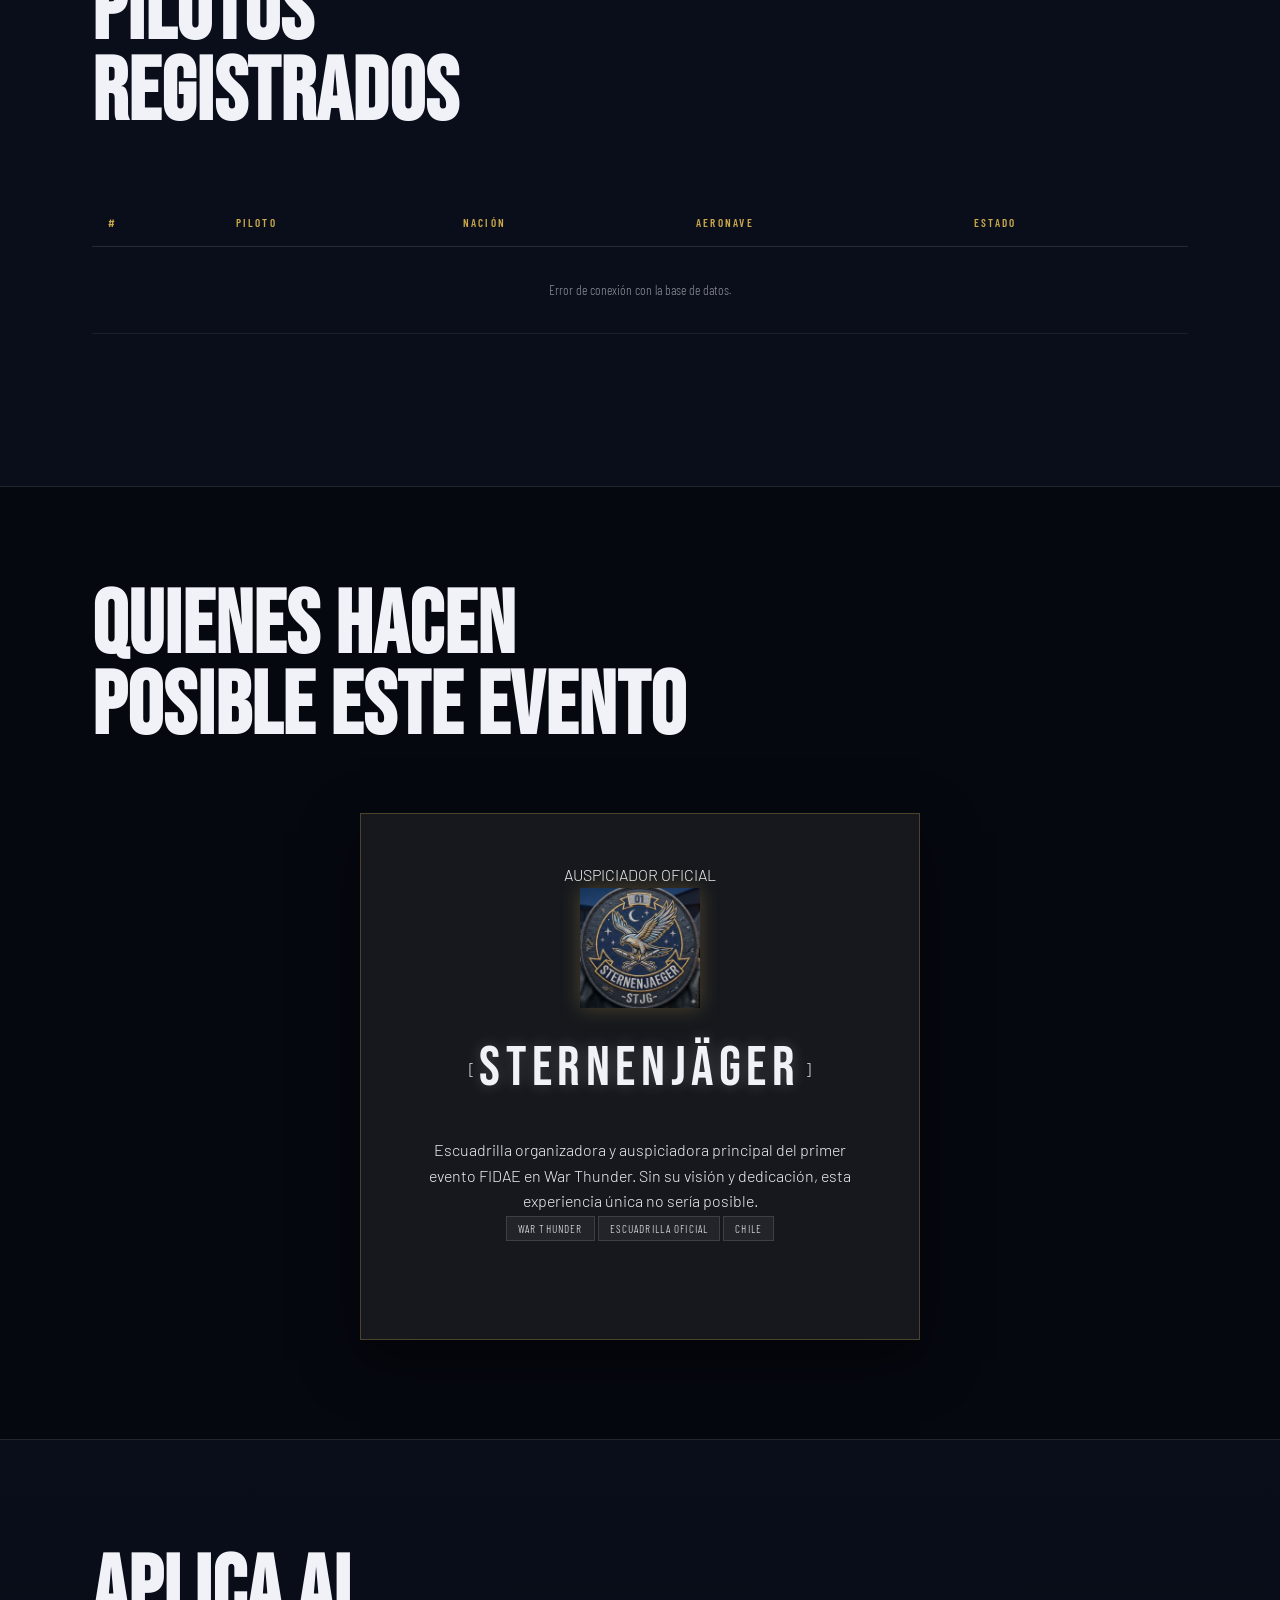
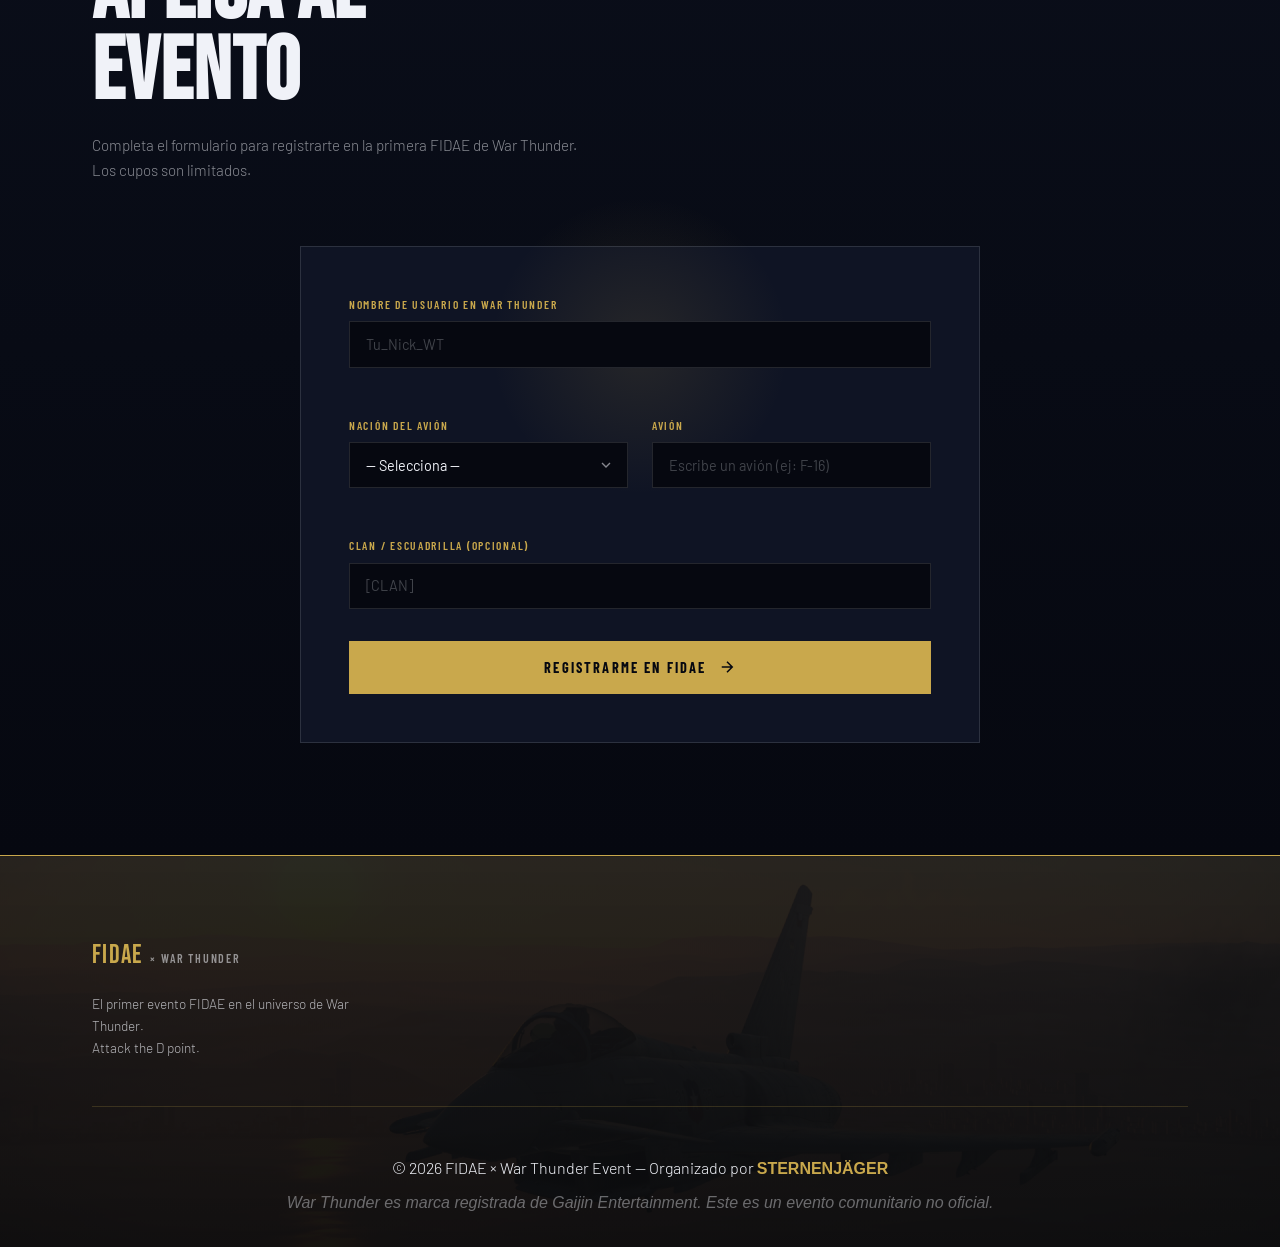
==== commit b425d1a3: "asdhjashdjsa" ====
--- a/index.html
+++ b/index.html
@@ -336,7 +336,8 @@
           </div>
           <br>
           <br>
-          <ul class="nav-links"
+          <!--
+          <ul class="nav-links" 
             style="display: flex; justify-content: flex-end; list-style: none; padding: 0; width: 100%;">
             <li style="width: 100%; max-width: 400px;"> <a href="nosotros.html" class="nav-cta" style="
         text-decoration: none; 
@@ -357,6 +358,7 @@
               </a>
             </li>
           </ul>
+          -->
         </div>
       </div>
     </div>
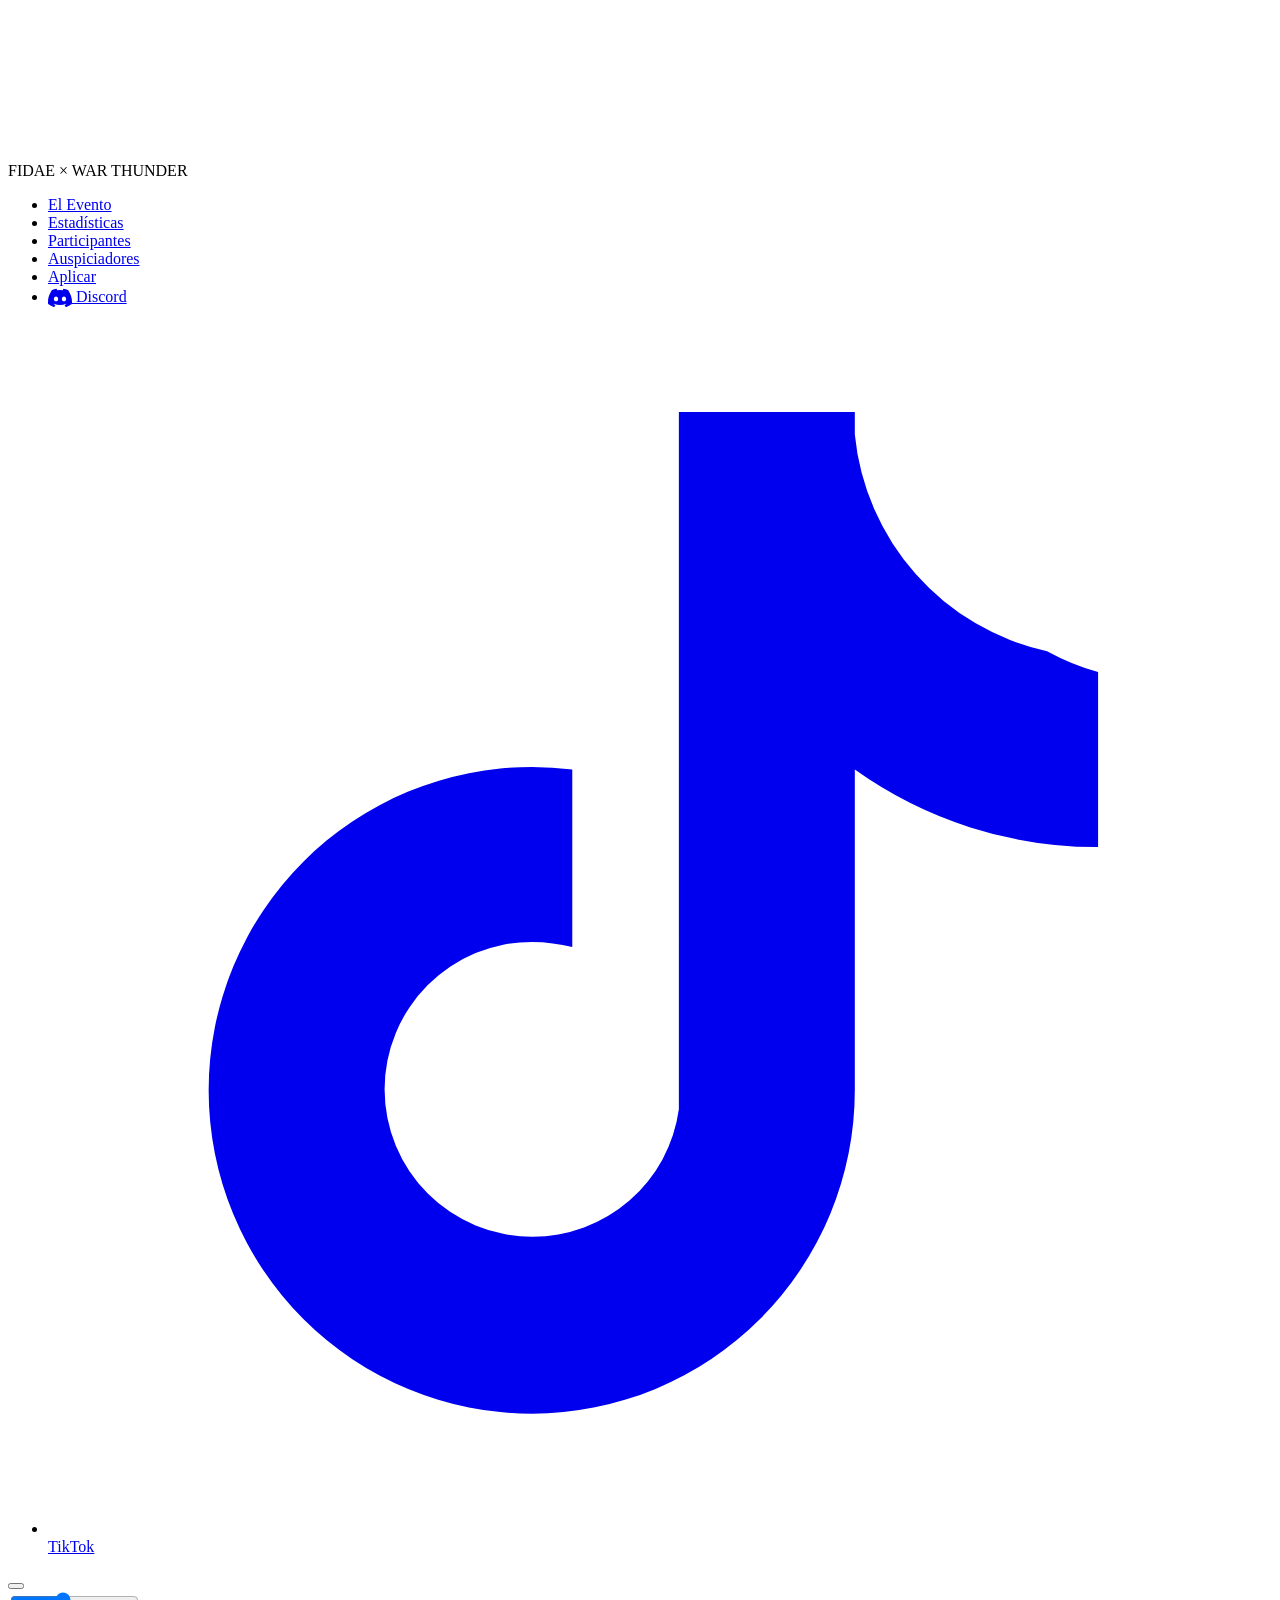
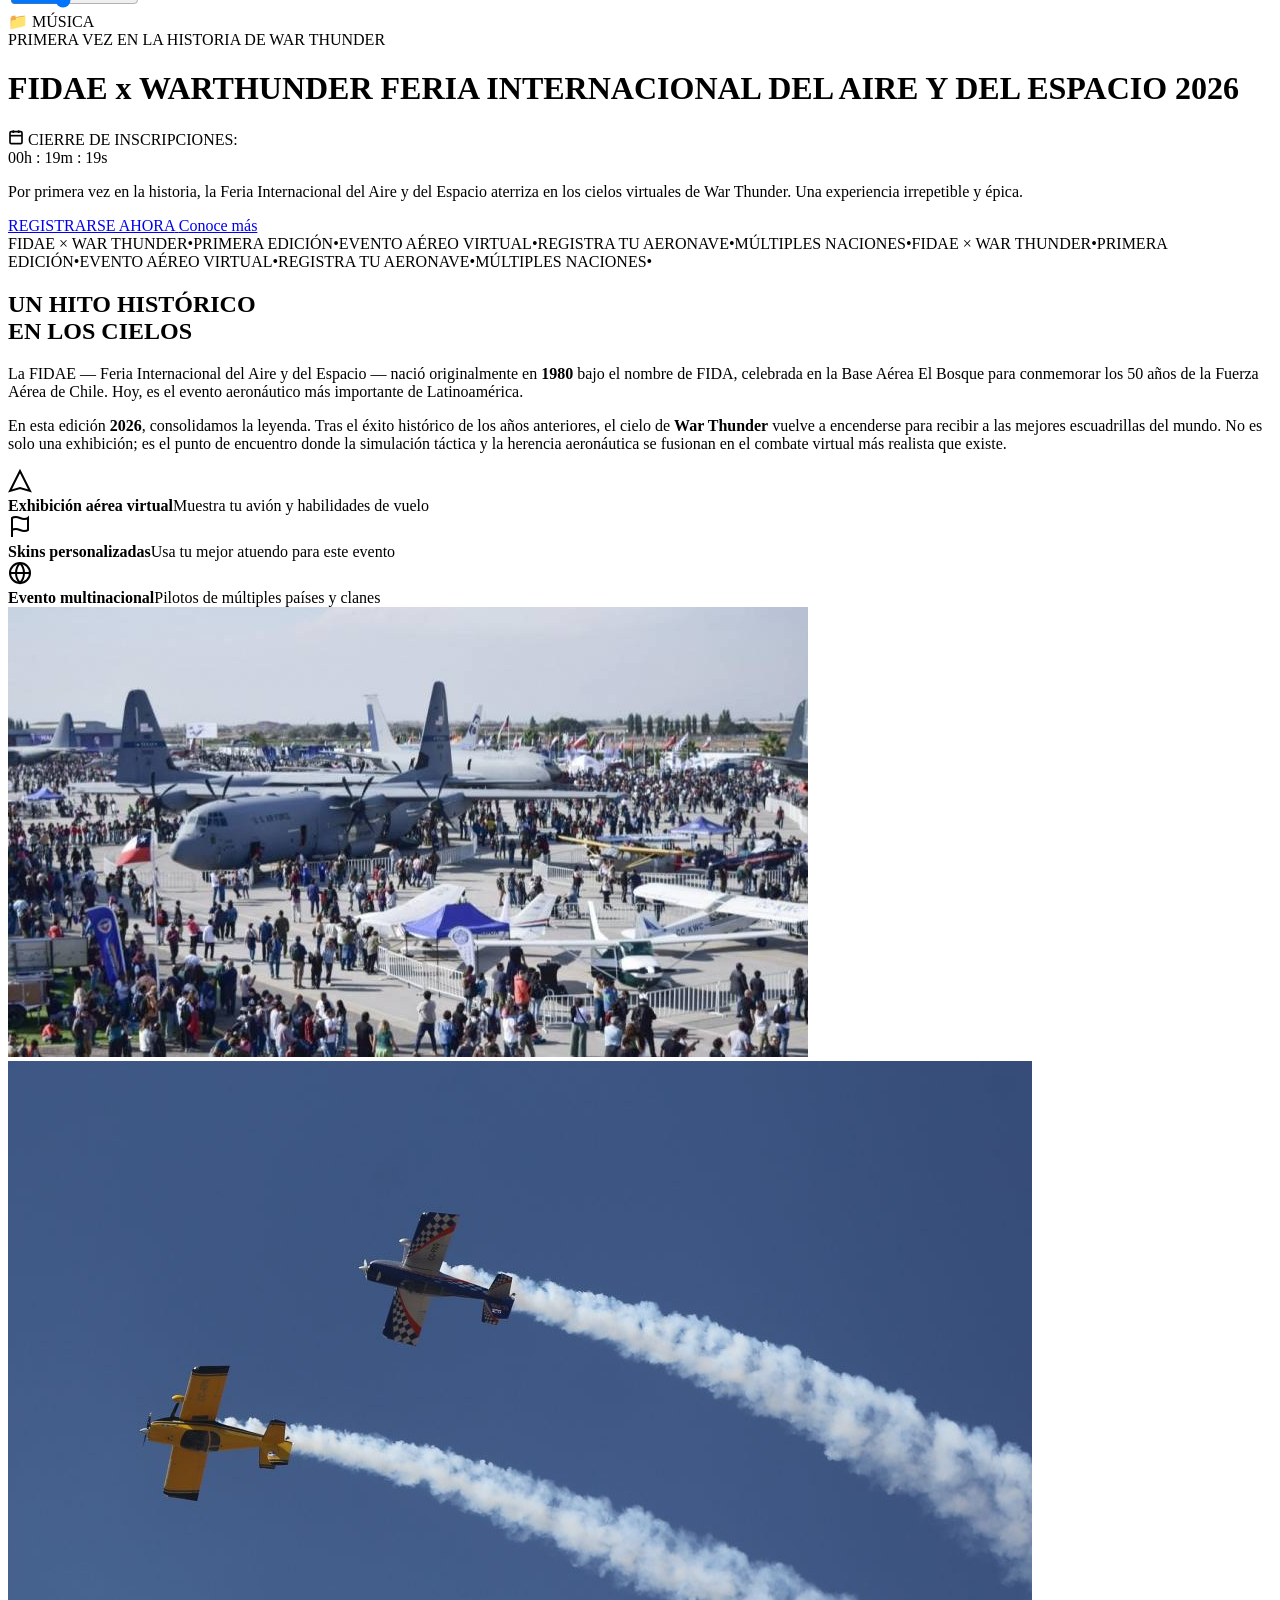
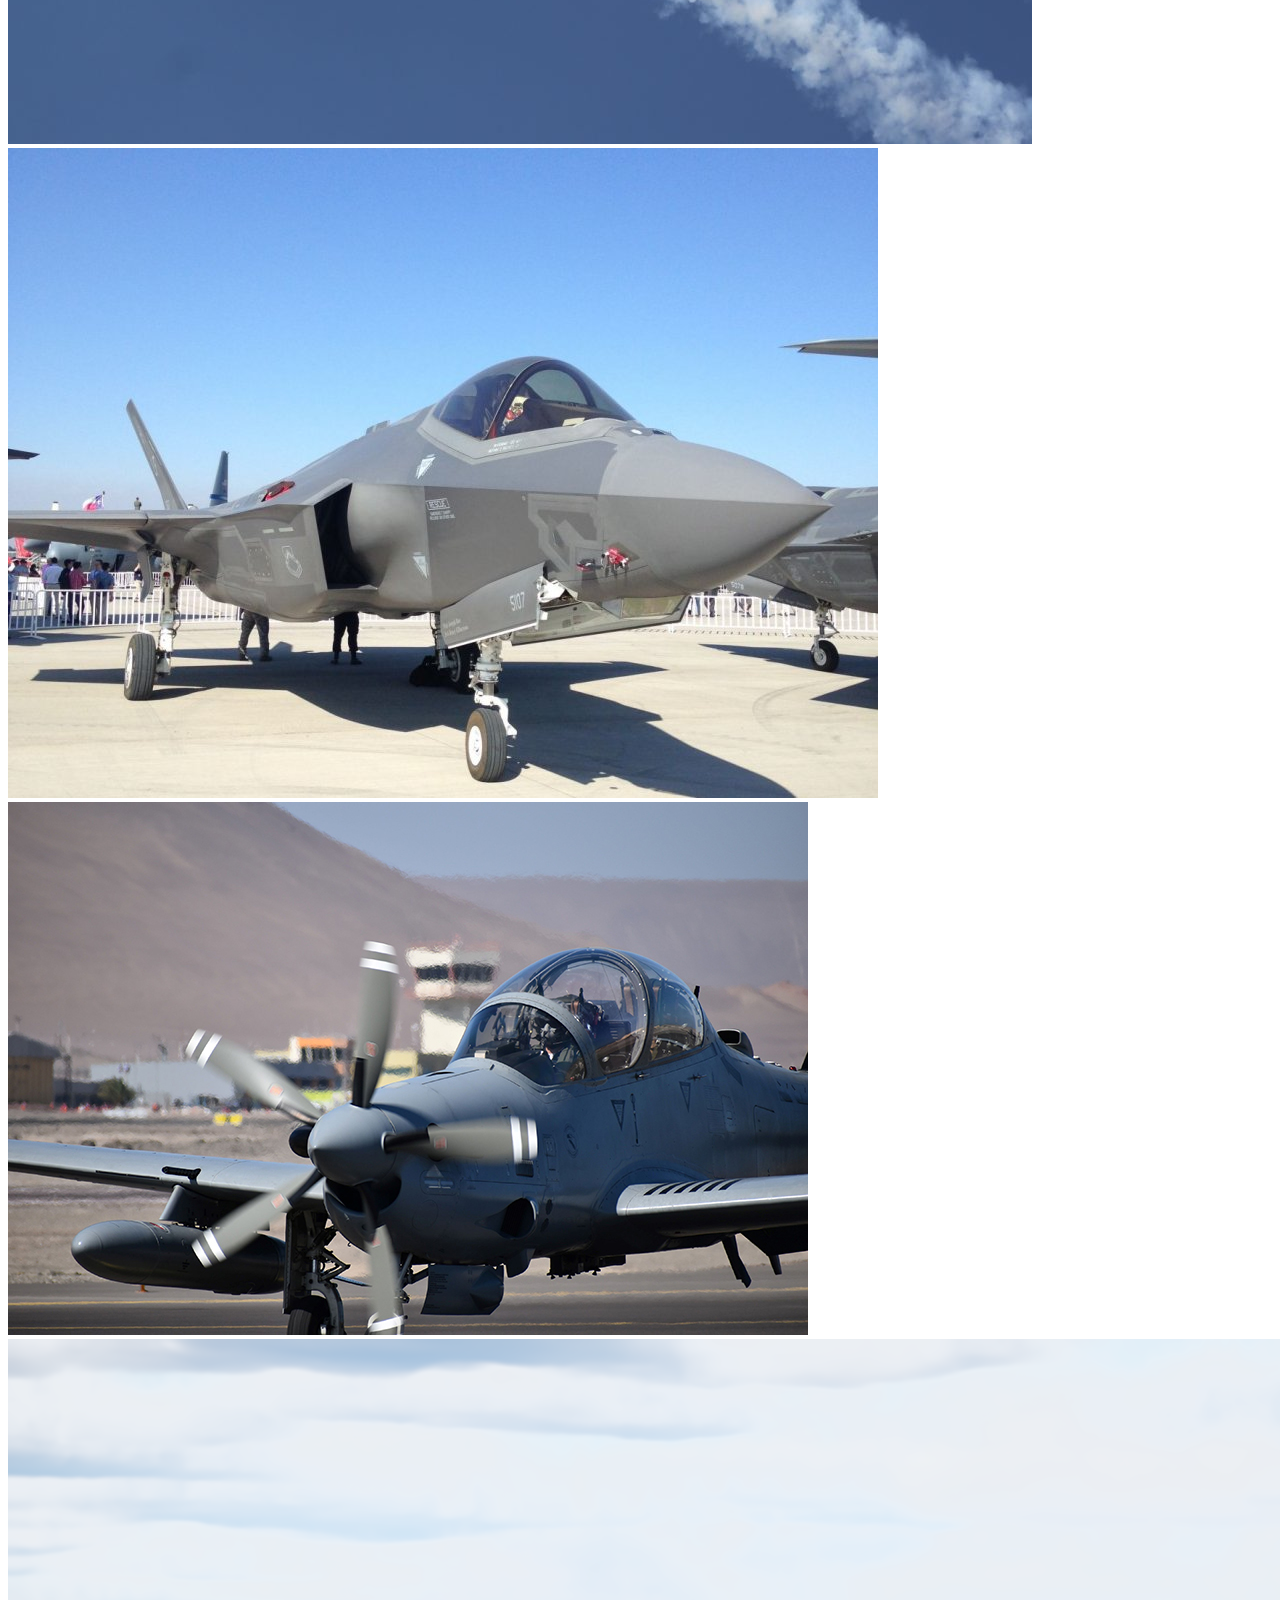
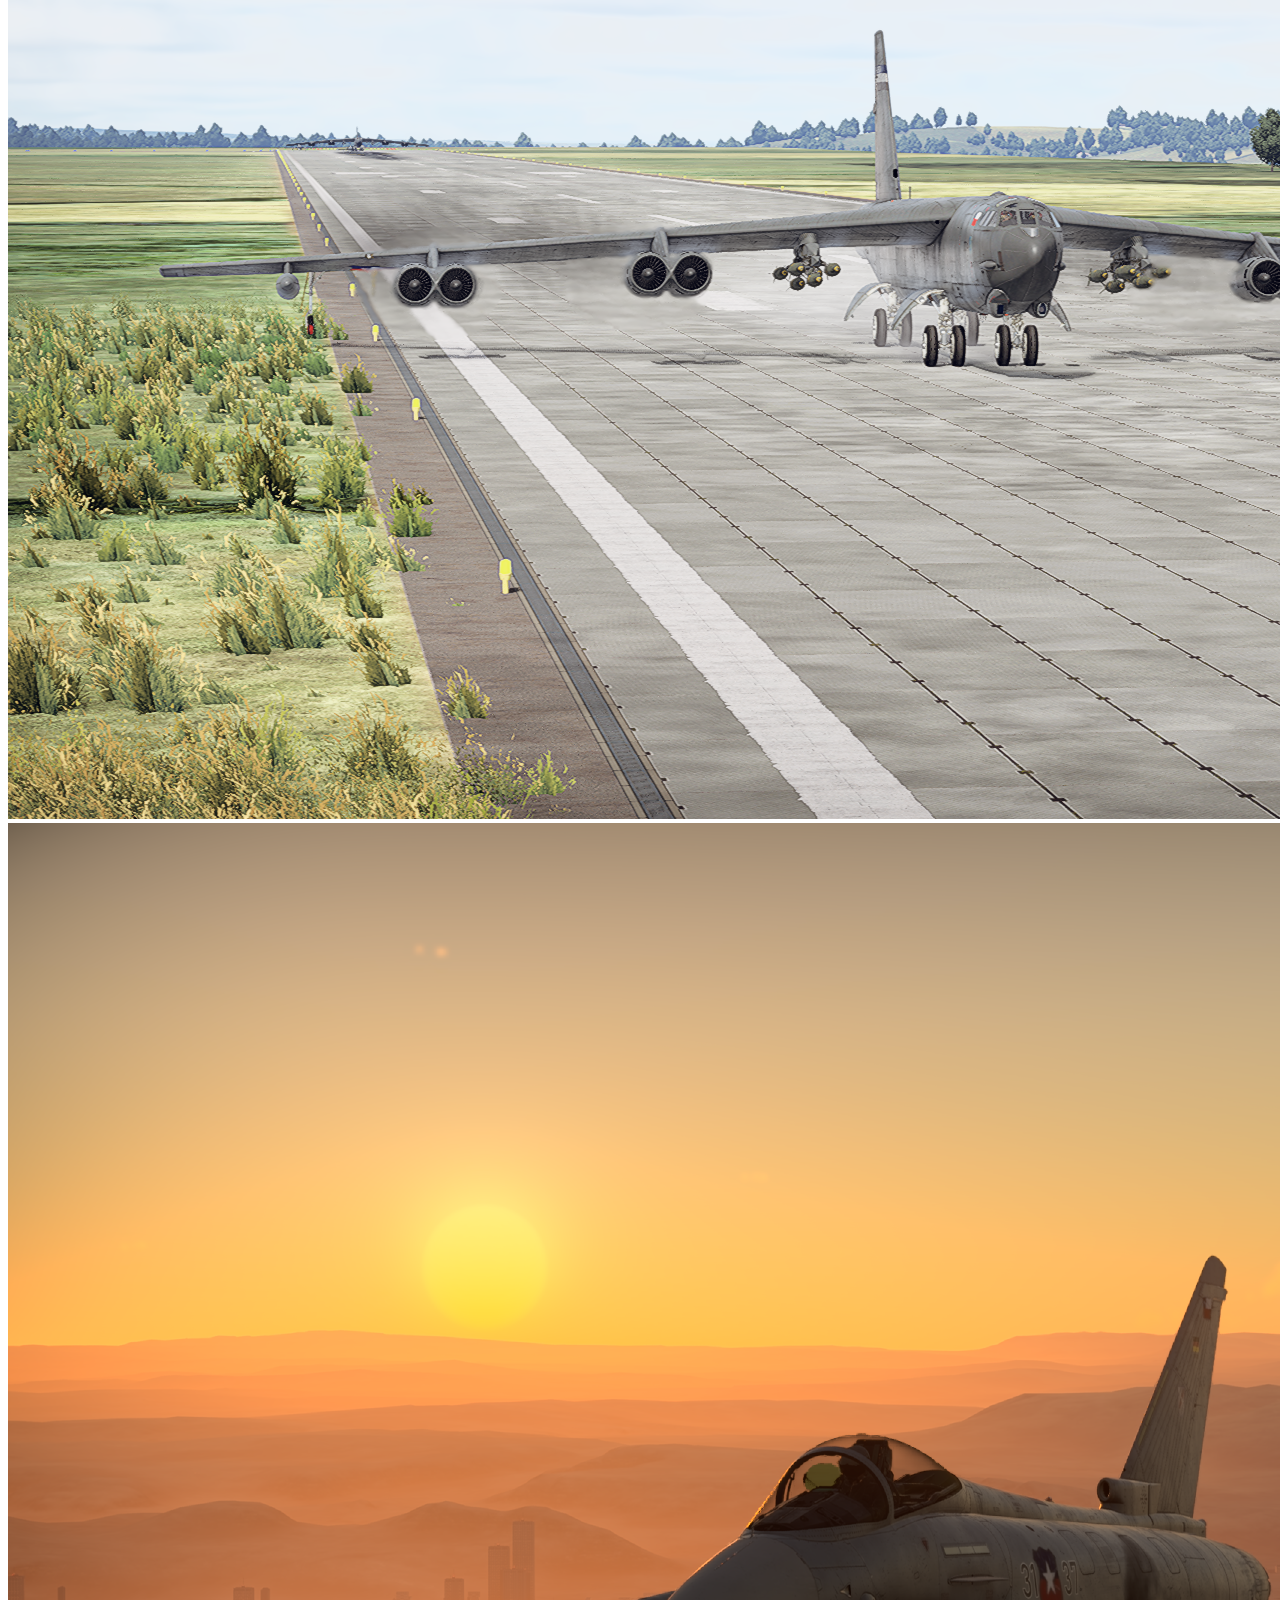
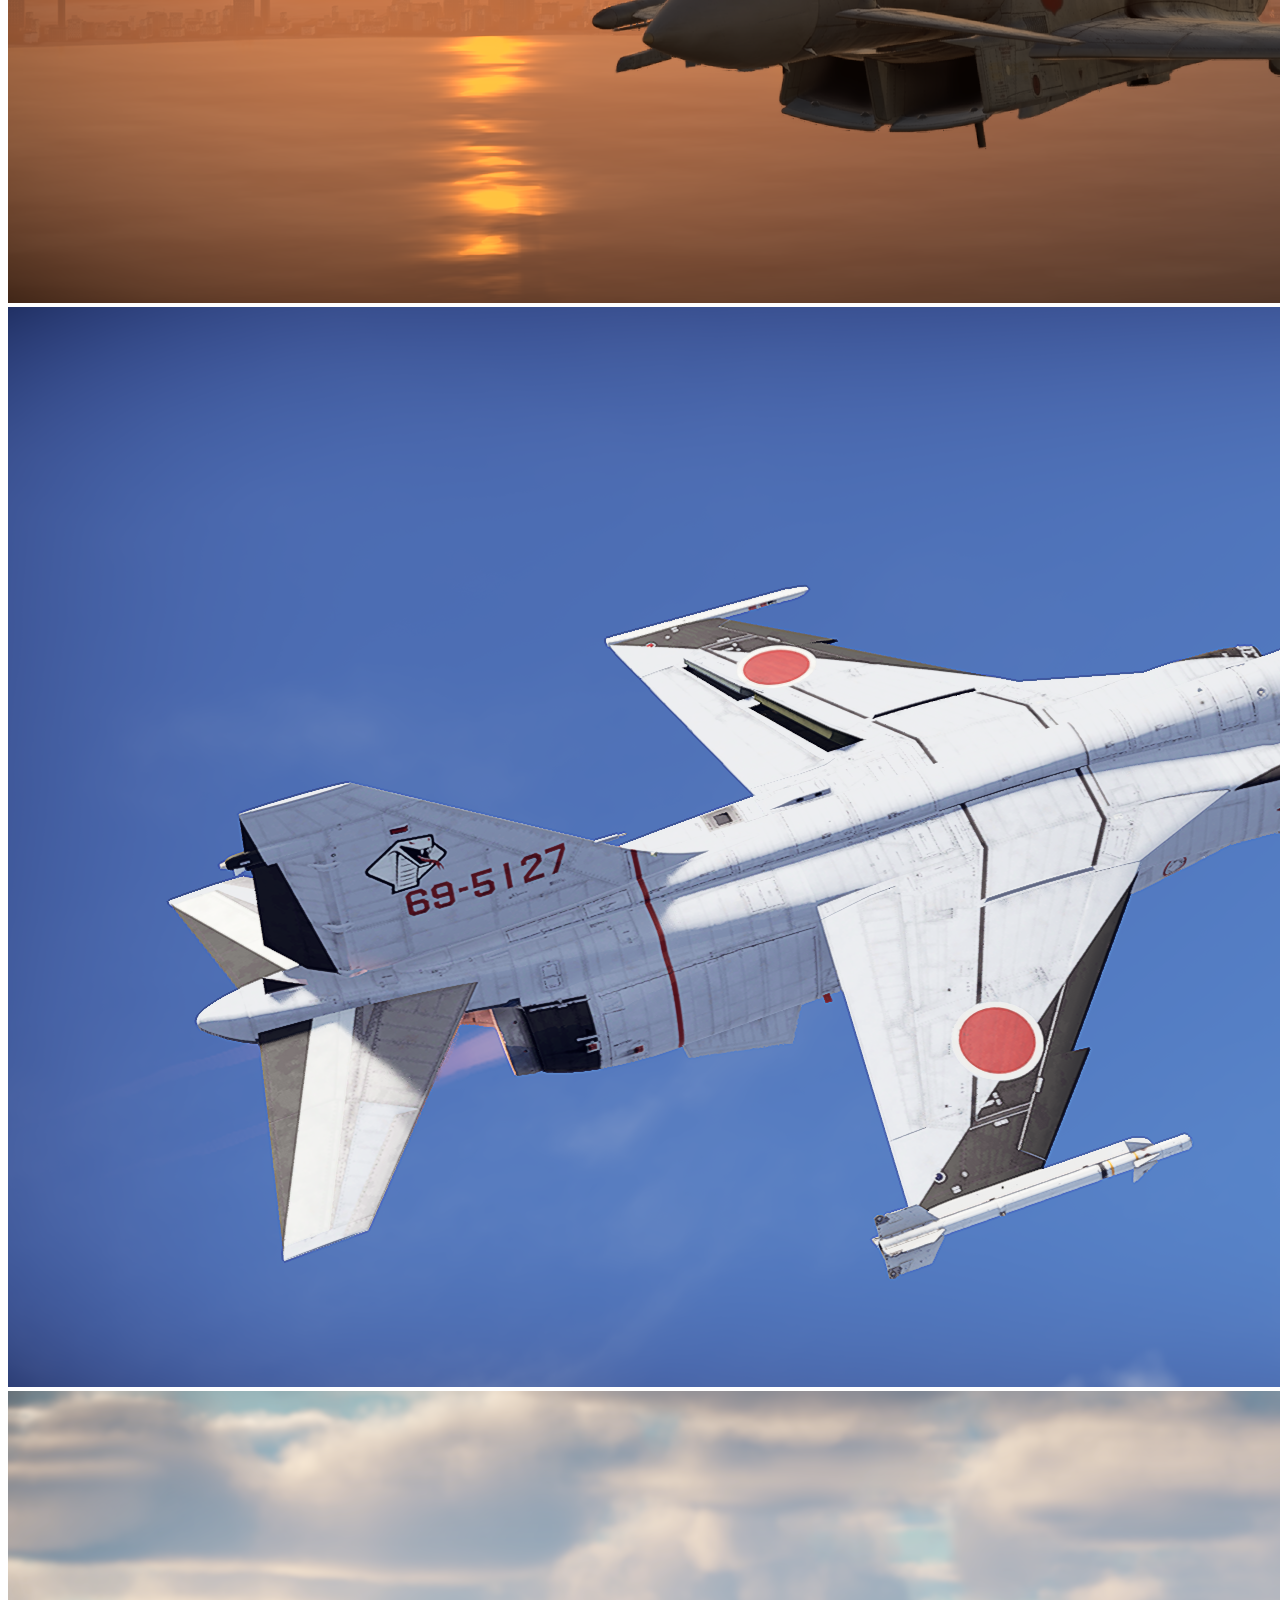
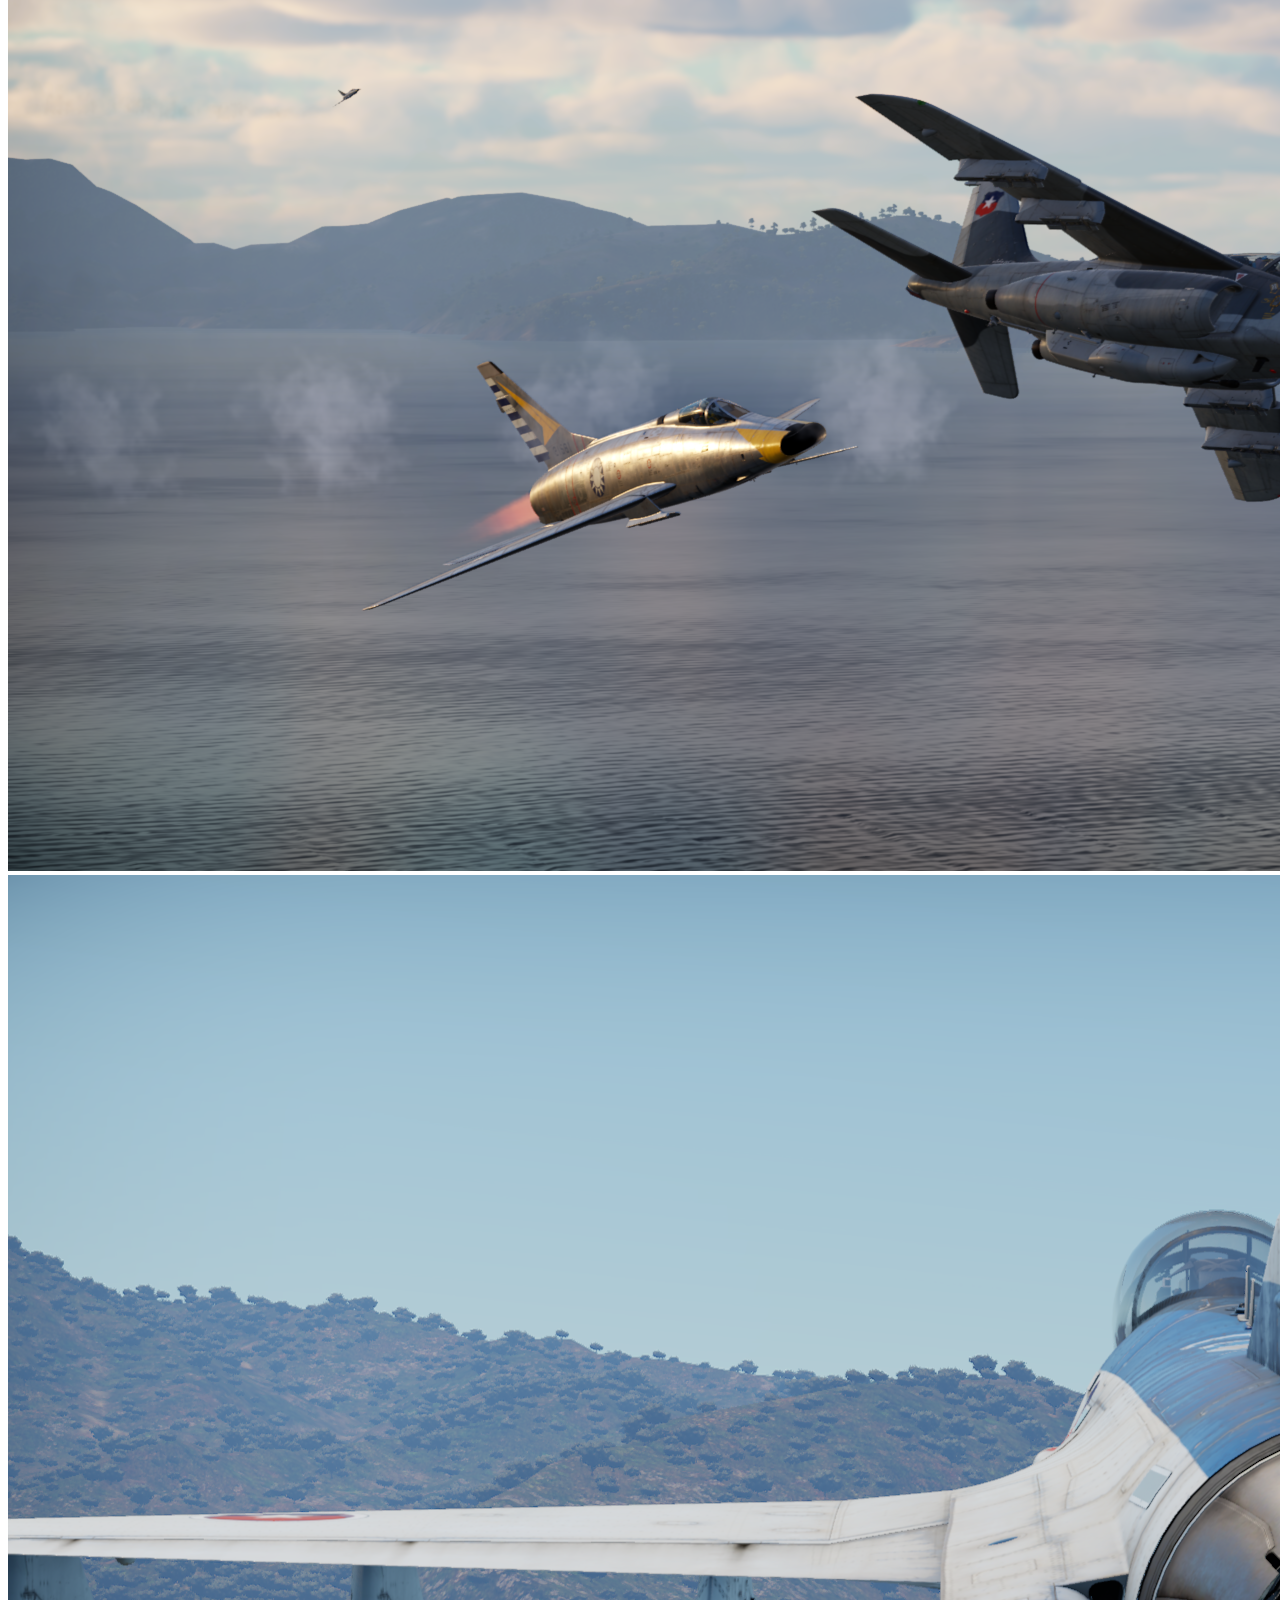
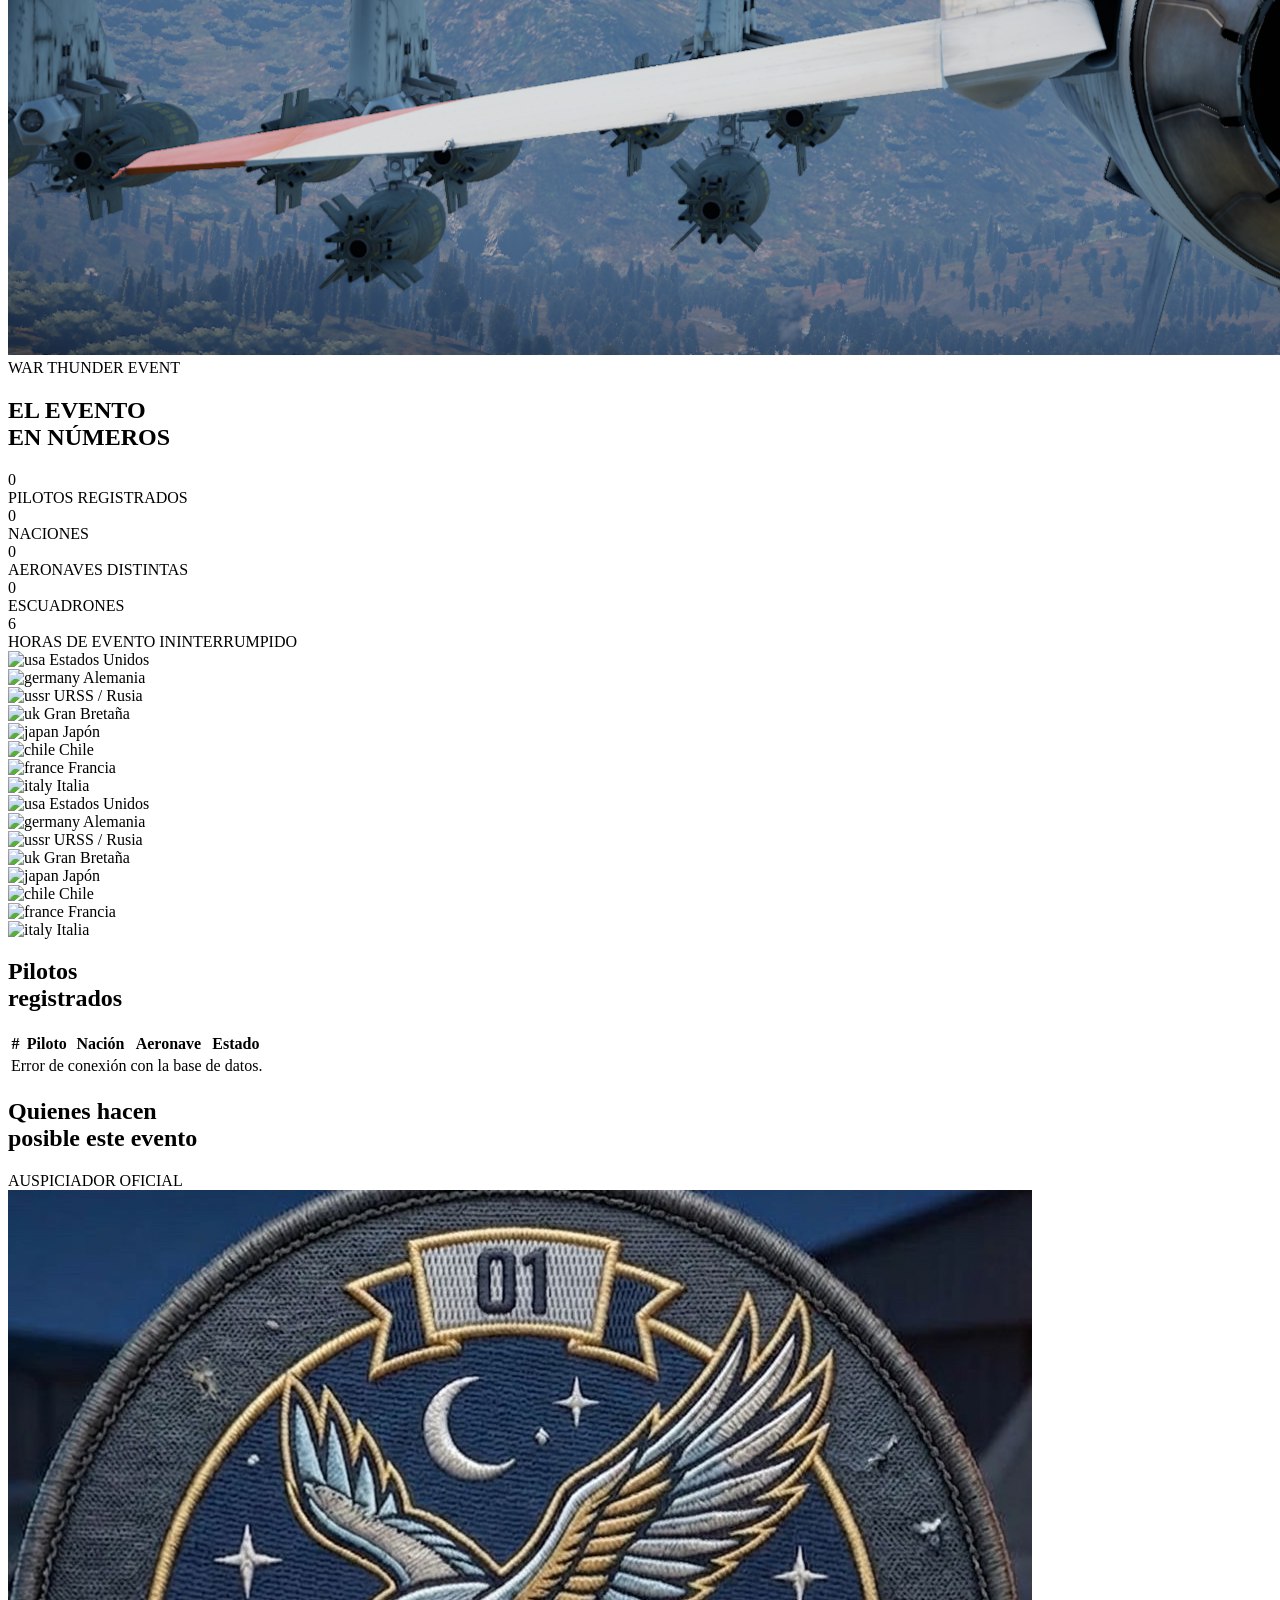
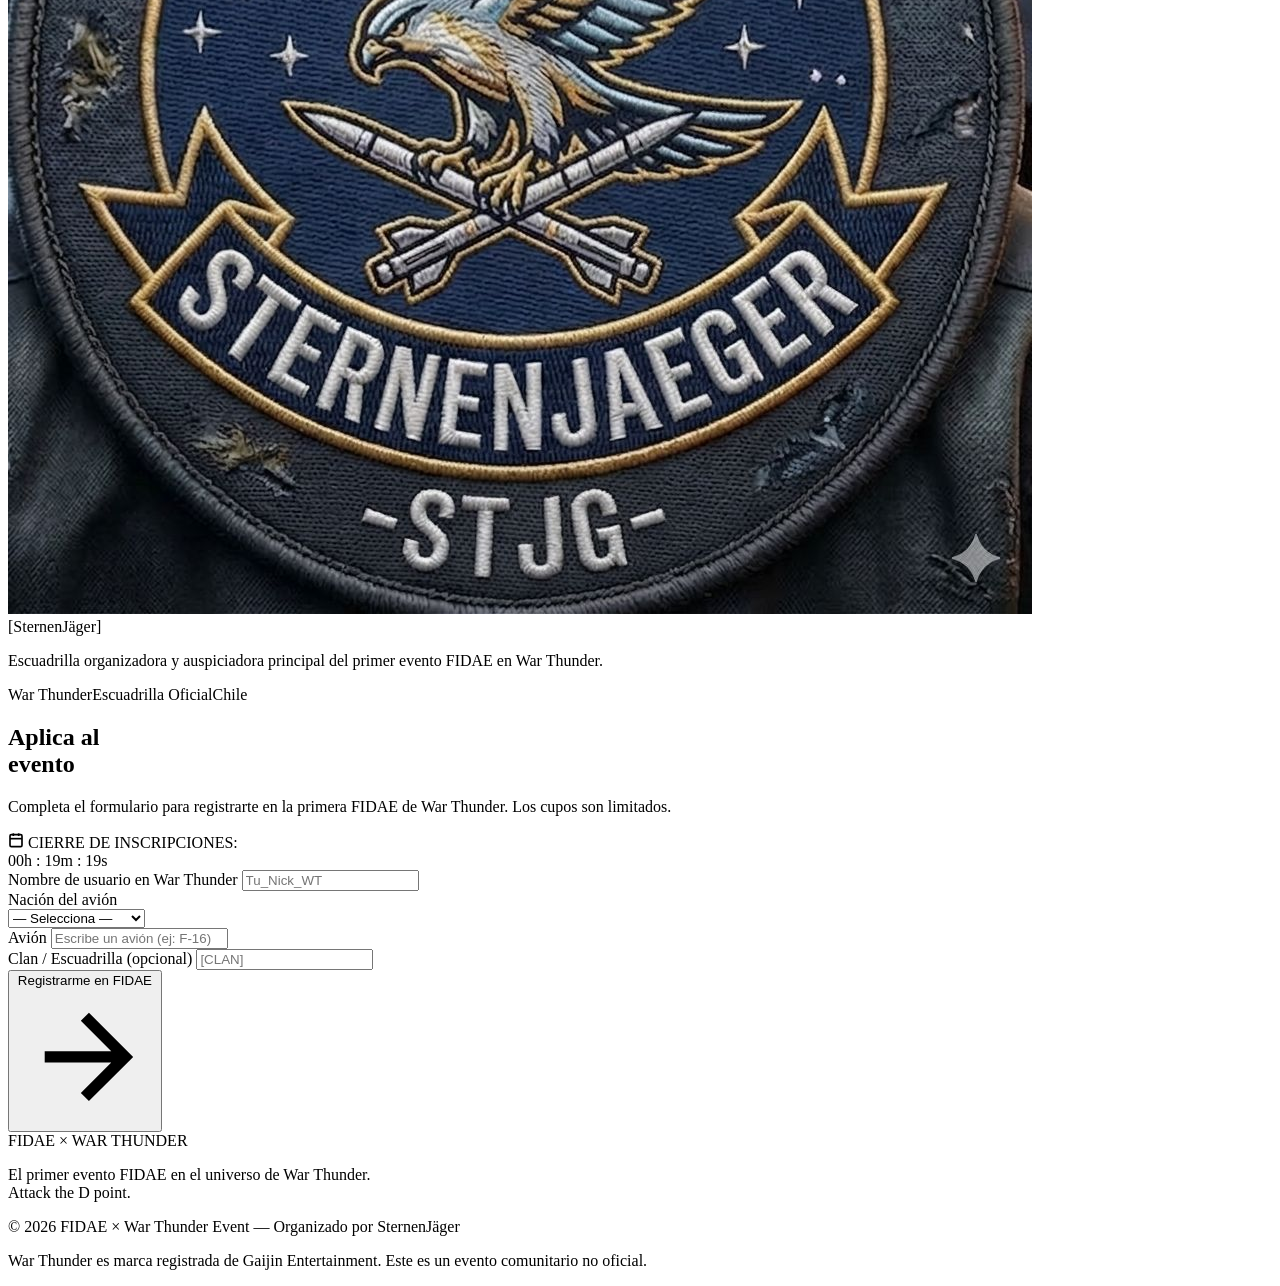
==== commit 503f2520: "contador" ====
--- a/index.html
+++ b/index.html
@@ -12,25 +12,21 @@
   <link
     href="https://fonts.googleapis.com/css2?family=Bebas+Neue&family=Barlow+Condensed:wght@300;400;600;700&family=Barlow:wght@300;400;500&display=swap"
     rel="stylesheet" />
-  <link rel="stylesheet" href="/css/style.css" />
+  <link rel="stylesheet" href="/Warthunder_Fidae/css/style.css" />
   <link rel="icon" href="assets/logoescuadron2.webp" />
 </head>
 
 <body>
 
-  <!-- ░░ NOISE OVERLAY ░░ -->
   <div class="noise-overlay"></div>
 
-  <!-- ░░ VIDEO BACKGROUND ░░ -->
   <div class="video-bg" id="videoBg">
     <video autoplay muted loop playsinline id="bgVideo">
-      <!-- Reemplaza este src con tu video de War Thunder -->
-      <source src="assets/WAR THUNDER.mp4" type="video/mp4" />
+      <source src="/Warthunder_Fidae/assets/ THUNDER.mp4" type="video/mp4" />
     </video>
     <div class="video-overlay"></div>
   </div>
 
-  <!-- ░░ NAV ░░ -->
   <nav class="nav" id="nav">
     <div class="nav-inner">
       <div class="nav-logo">
@@ -51,7 +47,7 @@
                 d="M20.317 4.37a19.791 19.791 0 00-4.885-1.515.074.074 0 00-.079.037c-.21.375-.444.864-.608 1.25a18.27 18.27 0 00-5.487 0 11.721 11.721 0 00-.617-1.25.077.077 0 00-.079-.037A19.736 19.736 0 003.677 4.37a.07.07 0 00-.032.027C.533 9.046-.32 13.58.099 18.057a.082.082 0 00.031.057 19.9 19.9 0 005.993 3.03.078.078 0 00.084-.028 14.09 14.09 0 001.226-1.994.076.076 0 00-.041-.106 13.107 13.107 0 01-1.872-.892.077.077 0 01-.008-.128 10.2 10.2 0 00.372-.292.074.074 0 01.077-.01c3.928 1.793 8.18 1.793 12.062 0a.074.074 0 01.078.01c.12.098.246.198.373.292a.077.077 0 01-.006.127 12.299 12.299 0 01-1.873.892.077.077 0 00-.041.107c.36.698.772 1.362 1.225 1.993a.076.076 0 00.084.028 19.839 19.839 0 006.002-3.03.077.077 0 00.032-.054c.5-5.177-.838-9.674-3.549-13.66a.061.061 0 00-.031-.03zM8.02 15.33c-1.183 0-2.157-1.085-2.157-2.419 0-1.333.955-2.419 2.157-2.419 1.21 0 2.176 1.096 2.157 2.42 0 1.333-.956 2.418-2.157 2.418zm7.975 0c-1.183 0-2.157-1.085-2.157-2.419 0-1.333.955-2.419 2.157-2.419 1.21 0 2.176 1.096 2.157 2.42 0 1.333-.946 2.418-2.157 2.418z" />
             </svg>
             <span>Discord</span>
-          </a></a> </li>
+          </a> </li>
 
         <li><a href="#" class="social-link" id="linkTiktok" target="_blank" rel="noopener">
             <svg viewBox="0 0 24 24" fill="currentColor">
@@ -70,7 +66,6 @@
 
   <audio id="bgMusic" loop>
     <source src="assets/videoplayback.weba" type="audio/mpeg">
-
   </audio>
 
   <div class="music-control">
@@ -82,10 +77,6 @@
       <span class="music-text">MÚSICA</span>
     </div>
   </div>
-  <source src="assets/videoplayback.weba" type="audio/mpeg">
-
-  </audio>
-
 
   <header class="hero" id="hero">
     <div class="hero-content">
@@ -95,25 +86,31 @@
       </div>
 
       <div class="hero-title-wrapper">
-
         <h1 class="hero-title">
           <span class="title-line">FIDAE x WARTHUNDER</span>
           <span class="title-sub">FERIA INTERNACIONAL DEL AIRE Y DEL ESPACIO</span>
           <span class="title-year">2026</span>
         </h1>
 
-        <div class="deadline-badge tactical-hud">
-          <svg width="16" height="16" viewBox="0 0 24 24" fill="none" stroke="currentColor" stroke-width="2.5"
-            class="hud-icon">
+        <div class="deadline-badge tactical-hud registration-urgent">
+          <svg width="16" height="16" viewBox="0 0 24 24" fill="none" stroke="currentColor" stroke-width="2.5" class="hud-icon">
             <rect x="3" y="4" width="18" height="18" rx="2" ry="2"></rect>
             <line x1="16" y1="2" x2="16" y2="6"></line>
             <line x1="8" y1="2" x2="8" y2="6"></line>
             <line x1="3" y1="10" x2="21" y2="10"></line>
           </svg>
-          <span>REGISTRO HASTA EL <span class="highlight-date">14 DE JUNIO</span></span>
+          <span class="badge-text-target">CIERRE DE INSCRIPCIONES:</span>
+          
+          <div class="countdown-mini">
+            <span class="time-val hours-val">00</span><span class="time-lbl">h</span>
+            <span class="time-dot">:</span>
+            <span class="time-val minutes-val">00</span><span class="time-lbl">m</span>
+            <span class="time-dot">:</span>
+            <span class="time-val seconds-val">00</span><span class="time-lbl">s</span>
+          </div>
         </div>
-
-      </div>
+      </div>
+
       <p class="hero-desc">
         Por primera vez en la historia, la Feria Internacional del Aire y del Espacio aterriza en los cielos virtuales
         de War Thunder. Una experiencia irrepetible y épica.
@@ -127,40 +124,18 @@
     </div>
   </header>
 
-  <!-- ░░ TICKER ░░ -->
   <div class="ticker-wrap">
     <div class="ticker-track">
-      <span>FIDAE × WAR THUNDER</span>
-      <span>•</span>
-      <span>PRIMERA EDICIÓN</span>
-      <span>•</span>
-      <span>EVENTO AÉREO VIRTUAL</span>
-      <span>•</span>
-      <span>REGISTRA TU AERONAVE</span>
-      <span>•</span>
-      <span>MÚLTIPLES NACIONES</span>
-      <span>•</span>
-      <span>FIDAE × WAR THUNDER</span>
-      <span>•</span>
-      <span>PRIMERA EDICIÓN</span>
-      <span>•</span>
-      <span>EVENTO AÉREO VIRTUAL</span>
-      <span>•</span>
-      <span>REGISTRA TU AERONAVE</span>
-      <span>•</span>
-      <span>MÚLTIPLES NACIONES</span>
-      <span>•</span>
+      <span>FIDAE × WAR THUNDER</span><span>•</span><span>PRIMERA EDICIÓN</span><span>•</span><span>EVENTO AÉREO VIRTUAL</span><span>•</span><span>REGISTRA TU AERONAVE</span><span>•</span><span>MÚLTIPLES NACIONES</span><span>•</span><span>FIDAE × WAR THUNDER</span><span>•</span><span>PRIMERA EDICIÓN</span><span>•</span><span>EVENTO AÉREO VIRTUAL</span><span>•</span><span>REGISTRA TU AERONAVE</span><span>•</span><span>MÚLTIPLES NACIONES</span><span>•</span>
     </div>
   </div>
-  <!-- ░░ evento ░░ -->
+
   <section class="section-evento" id="evento">
     <div class="container">
       <div class="section-header">
         <h2 class="section-title">UN HITO HISTÓRICO<br /><span class="text-accent">EN LOS CIELOS</span></h2>
       </div>
-
       <div class="evento-layout-v2">
-
         <div class="evento-content">
           <div class="evento-text-box">
             <p>
@@ -175,47 +150,33 @@
               la herencia aeronáutica se fusionan en el combate virtual más realista que existe.
             </p>
           </div>
-
           <div class="evento-highlights-v2">
             <div class="hl-item-v2">
               <div class="hl-icon-v2">
-                <svg width="24" height="24" viewBox="0 0 24 24" fill="none" stroke="currentColor" stroke-width="2">
-                  <path d="M12 2L2 22l10-3 10 3L12 2z" />
-                </svg>
+                <svg width="24" height="24" viewBox="0 0 24 24" fill="none" stroke="currentColor" stroke-width="2"><path d="M12 2L2 22l10-3 10 3L12 2z" /></svg>
               </div>
               <div class="hl-text-v2">
-                <strong>Exhibición aérea virtual</strong>
-                <span>Muestra tu avión y habilidades de vuelo</span>
+                <strong>Exhibición aérea virtual</strong><span>Muestra tu avión y habilidades de vuelo</span>
               </div>
             </div>
             <div class="hl-item-v2">
               <div class="hl-icon-v2">
-                <svg width="24" height="24" viewBox="0 0 24 24" fill="none" stroke="currentColor" stroke-width="2">
-                  <path d="M4 15s1-1 4-1 5 2 8 2 4-1 4-1V3s-1 1-4 1-5-2-8-2-4 1-4 1v12z" />
-                  <line x1="4" y1="22" x2="4" y2="15" />
-                </svg>
+                <svg width="24" height="24" viewBox="0 0 24 24" fill="none" stroke="currentColor" stroke-width="2"><path d="M4 15s1-1 4-1 5 2 8 2 4-1 4-1V3s-1 1-4 1-5-2-8-2-4 1-4 1v12z" /><line x1="4" y1="22" x2="4" y2="15" /></svg>
               </div>
               <div class="hl-text-v2">
-                <strong>Skins personalizadas</strong>
-                <span>Usa tu mejor atuendo para este evento</span>
+                <strong>Skins personalizadas</strong><span>Usa tu mejor atuendo para este evento</span>
               </div>
             </div>
             <div class="hl-item-v2">
               <div class="hl-icon-v2">
-                <svg width="24" height="24" viewBox="0 0 24 24" fill="none" stroke="currentColor" stroke-width="2">
-                  <circle cx="12" cy="12" r="10" />
-                  <path d="M12 2a14.5 14.5 0 0 0 0 20 14.5 14.5 0 0 0 0-20" />
-                  <path d="M2 12h20" />
-                </svg>
+                <svg width="24" height="24" viewBox="0 0 24 24" fill="none" stroke="currentColor" stroke-width="2"><circle cx="12" cy="12" r="10" /><path d="M12 2a14.5 14.5 0 0 0 0 20 14.5 14.5 0 0 0 0-20" /><path d="M2 12h20" /></svg>
               </div>
               <div class="hl-text-v2">
-                <strong>Evento multinacional</strong>
-                <span>Pilotos de múltiples países y clanes</span>
+                <strong>Evento multinacional</strong><span>Pilotos de múltiples países y clanes</span>
               </div>
             </div>
           </div>
         </div>
-
         <div class="evento-carousel-wrapper">
           <div class="css-carousel">
             <img src="/assets/fidae1.jpg" alt="FIDAE WT 1" class="carousel-slide slide-1">
@@ -227,155 +188,95 @@
             <img src="/assets/j2.png" alt="FIDAE WT 7" class="carousel-slide slide-7">
             <img src="/assets/otroavion.png" alt="FIDAE WT 8" class="carousel-slide slide-8">
             <img src="/assets/otroavion2.png" alt="FIDAE WT 9" class="carousel-slide slide-9">
-
-            <div class="carousel-overlay">
-              <div class="carousel-badge">WAR THUNDER EVENT</div>
-            </div>
+            <div class="carousel-overlay"><div class="carousel-badge">WAR THUNDER EVENT</div></div>
           </div>
         </div>
-
       </div>
     </div>
   </section>
-  <!-- ░░ MÉTRICAS ░░ -->
+
   <section class="section-metricas" id="metricas">
     <div class="metricas-bg-text"></div>
     <div class="container">
       <div class="section-header">
         <h2 class="section-title">EL EVENTO<br /><span class="text-accent">EN NÚMEROS</span></h2>
       </div>
-
       <div class="stats-cards-grid">
-        <div class="stat-card">
-          <div class="stat-value" id="countRegistrados">0</div>
-          <div class="stat-label">PILOTOS REGISTRADOS</div>
-        </div>
-        <div class="stat-card">
-          <div class="stat-value" id="countPaises">0</div>
-          <div class="stat-label">NACIONES</div>
-        </div>
-        <div class="stat-card">
-          <div class="stat-value" id="countAviones">0</div>
-          <div class="stat-label">AERONAVES DISTINTAS</div>
-        </div>
-        <div class="stat-card">
-          <div class="stat-value" id="countEscuadrones">0</div>
-          <div class="stat-label">ESCUADRONES</div>
-        </div>
-
-        <div class="stat-card stat-card-wide metrica-highlight">
-          <div class="stat-value" id="countHoras">48</div>
-          <div class="stat-label">HORAS DE EVENTO ININTERRUMPIDO</div>
-        </div>
-      </div>
-    </div>
-
-    <div class="flags-marquee-container">
-      <div class="flags-marquee" id="flagsMarquee">
-      </div>
-    </div>
+        <div class="stat-card"><div class="stat-value" id="countRegistrados">0</div><div class="stat-label">PILOTOS REGISTRADOS</div></div>
+        <div class="stat-card"><div class="stat-value" id="countPaises">0</div><div class="stat-label">NACIONES</div></div>
+        <div class="stat-card"><div class="stat-value" id="countAviones">0</div><div class="stat-label">AERONAVES DISTINTAS</div></div>
+        <div class="stat-card"><div class="stat-value" id="countEscuadrones">0</div><div class="stat-label">ESCUADRONES</div></div>
+        <div class="stat-card stat-card-wide metrica-highlight"><div class="stat-value" id="countHoras">48</div><div class="stat-label">HORAS DE EVENTO ININTERRUMPIDO</div></div>
+      </div>
+    </div>
+    <div class="flags-marquee-container"><div class="flags-marquee" id="flagsMarquee"></div></div>
   </section>
-  <!-- ░░ PARTICIPANTES ░░ -->
+
   <section class="section-participantes" id="participantes">
     <div class="container">
-      <div class="section-header">
-        <h2 class="section-title">Pilotos<br />registrados</h2>
-      </div>
+      <div class="section-header"><h2 class="section-title">Pilotos<br />registrados</h2></div>
       <div class="tabla-wrap">
         <table class="tabla-pilotos" id="tablaPilotos">
           <thead>
-            <tr>
-              <th>#</th>
-              <th>Piloto</th>
-              <th>Nación</th>
-              <th>Aeronave</th>
-              <th>Estado</th>
-            </tr>
+            <tr><th>#</th><th>Piloto</th><th>Nación</th><th>Aeronave</th><th>Estado</th></tr>
           </thead>
           <tbody id="tablaBody">
-            <tr>
-              <td colspan="5" class="tabla-loading">Cargando pilotos...</td>
-            </tr>
+            <tr><td colspan="5" class="tabla-loading">Cargando pilotos...</td></tr>
           </tbody>
         </table>
       </div>
-
       <div class="pagination-controls" id="paginationControls"></div>
-
     </div>
   </section>
 
-  <!-- ░░ AUSPICIADORES ░░ -->
   <section class="section-auspi" id="auspiciadores">
     <div class="container">
-      <div class="section-header">
-        <h2 class="section-title">Quienes hacen<br />posible este evento</h2>
-      </div>
+      <div class="section-header"><h2 class="section-title">Quienes hacen<br />posible este evento</h2></div>
       <div class="auspi-grid">
         <div class="auspi-main-card">
           <div class="auspi-tier-label">AUSPICIADOR OFICIAL</div>
           <div class="auspi-clan-logo">
-            <div class="auspi-logo-wrapper">
-              <img src="assets/logoescuadron2.webp" alt="SternenJäger Logo" class="auspi-logo-img">
-            </div>
-
-            <div class="clan-text-wrapper">
-              <span class="clan-bracket">[</span>
-              <span class="clan-name" id="clanName">SternenJäger</span>
-              <span class="clan-bracket">]</span>
-            </div>
-          </div>
-          <p class="auspi-desc">
-            Escuadrilla organizadora y auspiciadora principal del primer evento FIDAE en War Thunder. Sin su visión y
-            dedicación, esta experiencia única no sería posible.
-          </p>
-          <div class="auspi-tags">
-            <span>War Thunder</span>
-            <span>Escuadrilla Oficial</span>
-            <span>Chile</span>
-          </div>
-          <br>
-          <br>
-          <!--
-          <ul class="nav-links" 
-            style="display: flex; justify-content: flex-end; list-style: none; padding: 0; width: 100%;">
-            <li style="width: 100%; max-width: 400px;"> <a href="nosotros.html" class="nav-cta" style="
-        text-decoration: none; 
-        background-color: #222; 
-        color: white; 
-        padding: 8px 20px; 
-        border-radius: 1px; 
-        display: flex;             /* Cambiado a flex para control total */
-        align-items: center; 
-        justify-content: center;   /* Centra el contenido principal */
-        font-family: sans-serif;
-        position: relative;        /* Para posicionar la flecha sin mover el texto */
-        min-height: 40px;">
-
-                Conócenos más
-
-                <span style="position: absolute; right: 20px;">&rarr;</span>
-              </a>
-            </li>
-          </ul>
-          -->
+            <div class="auspi-logo-wrapper"><img src="assets/logoescuadron2.webp" alt="SternenJäger Logo" class="auspi-logo-img"></div>
+            <div class="clan-text-wrapper"><span class="clan-bracket">[</span><span class="clan-name" id="clanName">SternenJäger</span><span class="clan-bracket">]</span></div>
+          </div>
+          <p class="auspi-desc">Escuadrilla organizadora y auspiciadora principal del primer evento FIDAE en War Thunder.</p>
+          <div class="auspi-tags"><span>War Thunder</span><span>Escuadrilla Oficial</span><span>Chile</span></div>
         </div>
       </div>
     </div>
   </section>
 
-  <!-- ░░ FORMULARIO APLICAR ░░ -->
   <section class="section-aplicar" id="aplicar">
     <div class="container">
       <div class="section-header">
         <h2 class="section-title">Aplica al<br />evento</h2>
-        <p class="section-desc">Completa el formulario para registrarte en la primera FIDAE de War Thunder. Los cupos
-          son limitados.</p>
+        <p class="section-desc">Completa el formulario para registrarte en la primera FIDAE de War Thunder. Los cupos son limitados.</p>
       </div>
 
       <div class="form-container">
         <div class="form-glow"></div>
         <form class="apply-form" id="applyForm" novalidate>
+          
+          <div class="form-hud-header">
+            <div class="deadline-badge tactical-hud registration-urgent">
+              <svg width="16" height="16" viewBox="0 0 24 24" fill="none" stroke="currentColor" stroke-width="2.5" class="hud-icon">
+                <rect x="3" y="4" width="18" height="18" rx="2" ry="2"></rect>
+                <line x1="16" y1="2" x2="16" y2="6"></line>
+                <line x1="8" y1="2" x2="8" y2="6"></line>
+                <line x1="3" y1="10" x2="21" y2="10"></line>
+              </svg>
+              <span class="badge-text-target">CIERRE DE INSCRIPCIONES:</span>
+            </div>
+
+            <div class="countdown-mini">
+              <span class="time-val hours-val">00</span><span class="time-lbl">h</span>
+              <span class="time-dot">:</span>
+              <span class="time-val minutes-val">00</span><span class="time-lbl">m</span>
+              <span class="time-dot">:</span>
+              <span class="time-val seconds-val">00</span><span class="time-lbl">s</span>
+            </div>
+          </div>
+
           <div class="form-row">
             <div class="form-group">
               <label for="username">Nombre de usuario en War Thunder</label>
@@ -401,9 +302,6 @@
                   <option value="sweden">🇸🇪 Suecia</option>
                   <option value="israel">🇮🇱 Israel</option>
                 </select>
-                <svg viewBox="0 0 24 24" fill="none" stroke="currentColor" stroke-width="2">
-                  <polyline points="6 9 12 15 18 9" />
-                </svg>
               </div>
               <span class="form-error" id="err-nacion"></span>
             </div>
@@ -426,24 +324,19 @@
             <button type="submit" class="btn-submit" id="btnSubmit">
               <span class="btn-text">Registrarme en FIDAE</span>
               <span class="btn-loading" style="display:none">Enviando...</span>
-              <svg viewBox="0 0 24 24" fill="none" stroke="currentColor" stroke-width="2">
-                <path d="M5 12h14M12 5l7 7-7 7" />
-              </svg>
+              <svg viewBox="0 0 24 24" fill="none" stroke="currentColor" stroke-width="2"><path d="M5 12h14M12 5l7 7-7 7" /></svg>
             </button>
           </div>
 
           <div class="form-success" id="formSuccess" style="display:none">
-            <div class="success-icon">✓</div>
             <h3>¡Registro exitoso, piloto!</h3>
-            <p>Tu aeronave ha sido registrada en la primera FIDAE de War Thunder. Mantente atento a las instrucciones
-              del evento.</p>
+            <p>Tu aeronave ha sido registrada en la primera FIDAE de War Thunder.</p>
           </div>
         </form>
       </div>
     </div>
   </section>
 
-  <!-- ░░ FOOTER ░░ -->
   <footer class="footer">
     <div class="container">
       <div class="footer-top">
@@ -454,22 +347,58 @@
           </div>
           <p>El primer evento FIDAE en el universo de War Thunder.<br />Attack the D point.</p>
         </div>
-        <div class="footer-links">
-        </div>
       </div>
     </div>
     <div class="footer-bottom">
       <p>© 2026 FIDAE × War Thunder Event — Organizado por <span id="clanFooter">[SternenJäger]</span></p>
-      <p class="footer-disclaimer">War Thunder es marca registrada de Gaijin Entertainment. Este es un evento
-        comunitario no oficial.</p>
-    </div>
+      <p class="footer-disclaimer">War Thunder es marca registrada de Gaijin Entertainment. Este es un evento comunitario no oficial.</p>
     </div>
   </footer>
 
-  <!-- Supabase JS SDK -->
   <script src="https://cdn.jsdelivr.net/npm/@supabase/supabase-js@2"></script>
   <script src="js/config.js"></script>
   <script src="js/main.js"></script>
+
+  <script>
+    function updateEventCountdowns() {
+      const now = new Date();
+      const target = new Date();
+      target.setHours(23, 59, 59, 999); // Cierre hoy a las 00:00 del día siguiente
+
+      const difference = target - now;
+
+      if (difference <= 0) {
+        document.querySelectorAll('.hours-val').forEach(el => el.innerText = '00');
+        document.querySelectorAll('.minutes-val').forEach(el => el.innerText = '00');
+        document.querySelectorAll('.seconds-val').forEach(el => el.innerText = '00');
+
+        document.querySelectorAll('.badge-text-target').forEach(el => el.innerText = 'INSCRIPCIONES CERRADAS');
+        document.querySelectorAll('.deadline-badge').forEach(badge => {
+          badge.style.borderColor = '#db4455';
+          badge.style.background = 'rgba(219,68,85,0.15)';
+        });
+        document.querySelectorAll('.countdown-mini').forEach(mini => mini.style.borderColor = '#db4455');
+        document.querySelectorAll('.time-val').forEach(val => val.style.color = '#db4455');
+
+        const btn = document.getElementById('btnSubmit');
+        if (btn) {
+          btn.disabled = true;
+          btn.innerText = 'CUPOS AGOTADOS';
+        }
+        document.querySelectorAll('.apply-form input, .apply-form select').forEach(input => input.disabled = true);
+        return;
+      }
+
+      const hours = Math.floor((difference / (1000 * 60 * 60)) % 24).toString().padStart(2, '0');
+      const minutes = Math.floor((difference / 1000 / 60) % 60).toString().padStart(2, '0');
+      const seconds = Math.floor((difference / 1000) % 60).toString().padStart(2, '0');
+
+      document.querySelectorAll('.hours-val').forEach(el => el.innerText = hours);
+      document.querySelectorAll('.minutes-val').forEach(el => el.innerText = minutes);
+      document.querySelectorAll('.seconds-val').forEach(el => el.innerText = seconds);
+    }
+    setInterval(updateEventCountdowns, 1000);
+    updateEventCountdowns();
+  </script>
 </body>
-
 </html>
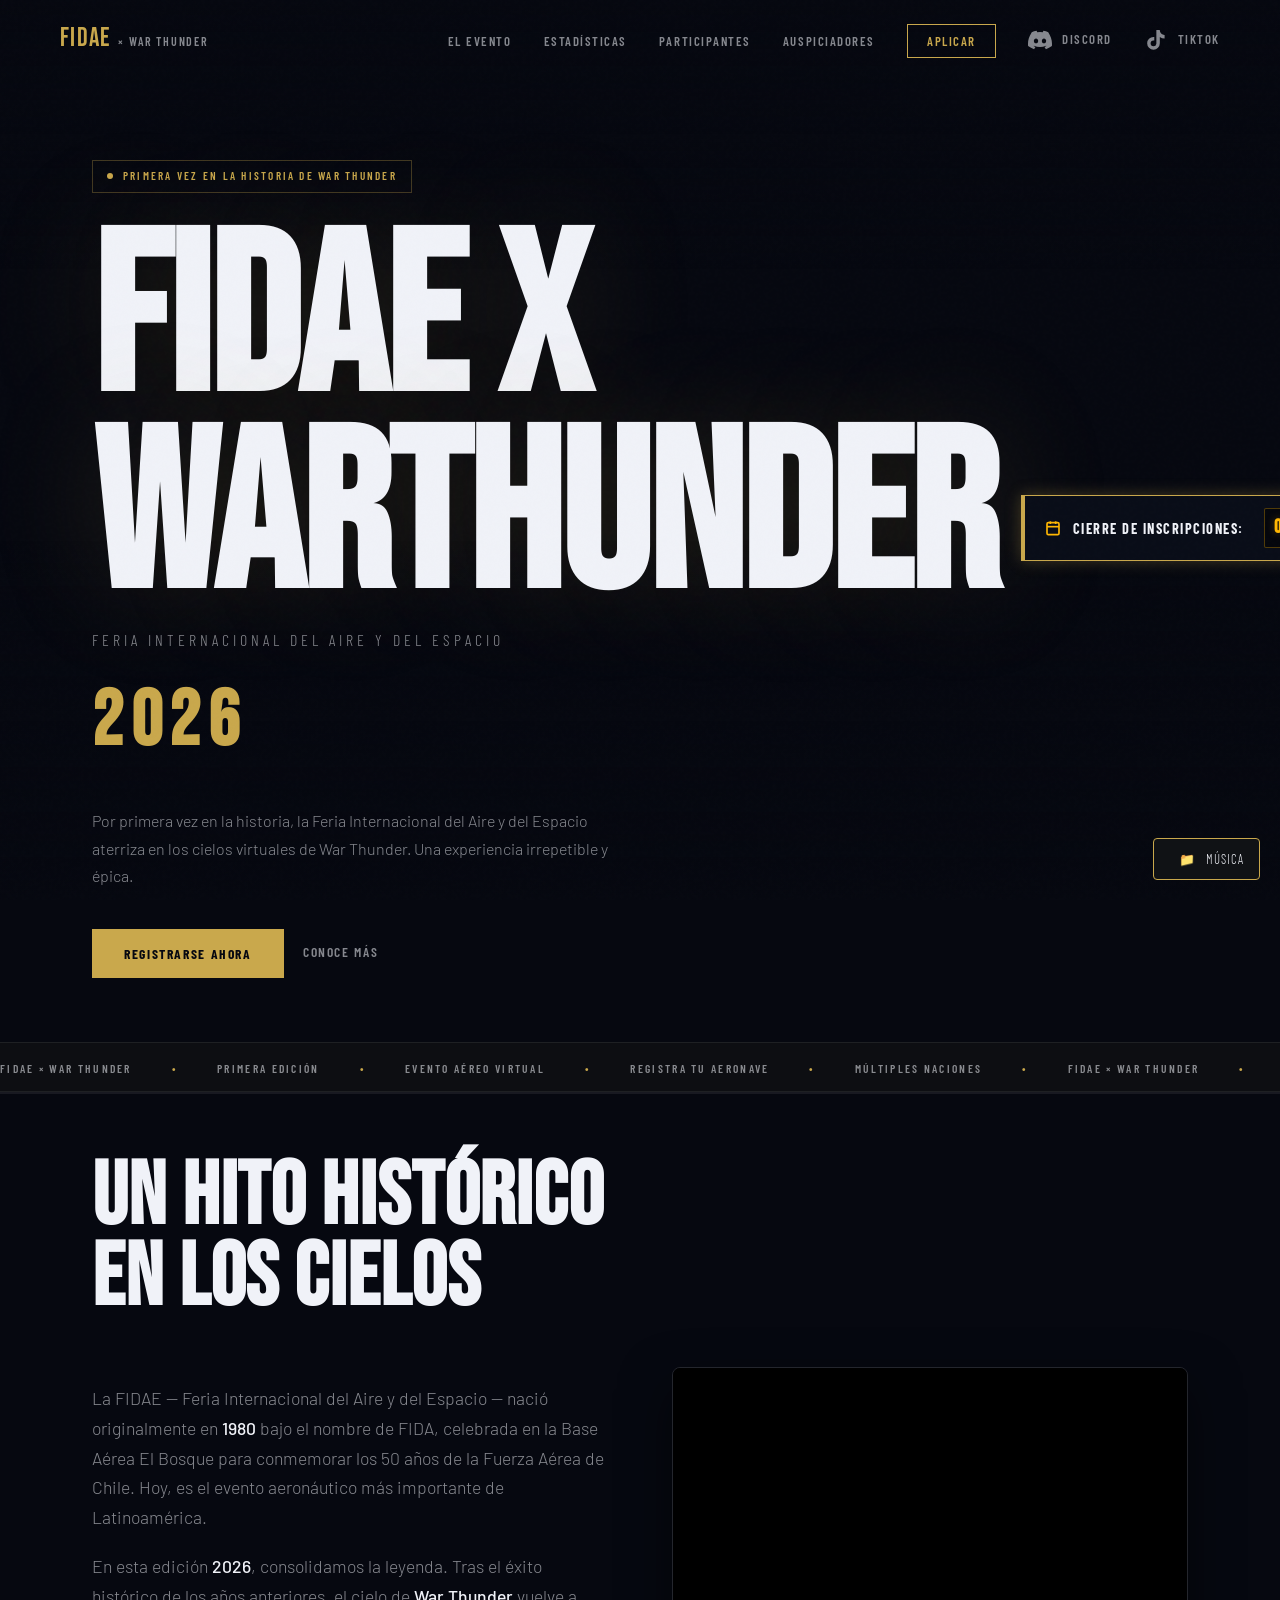
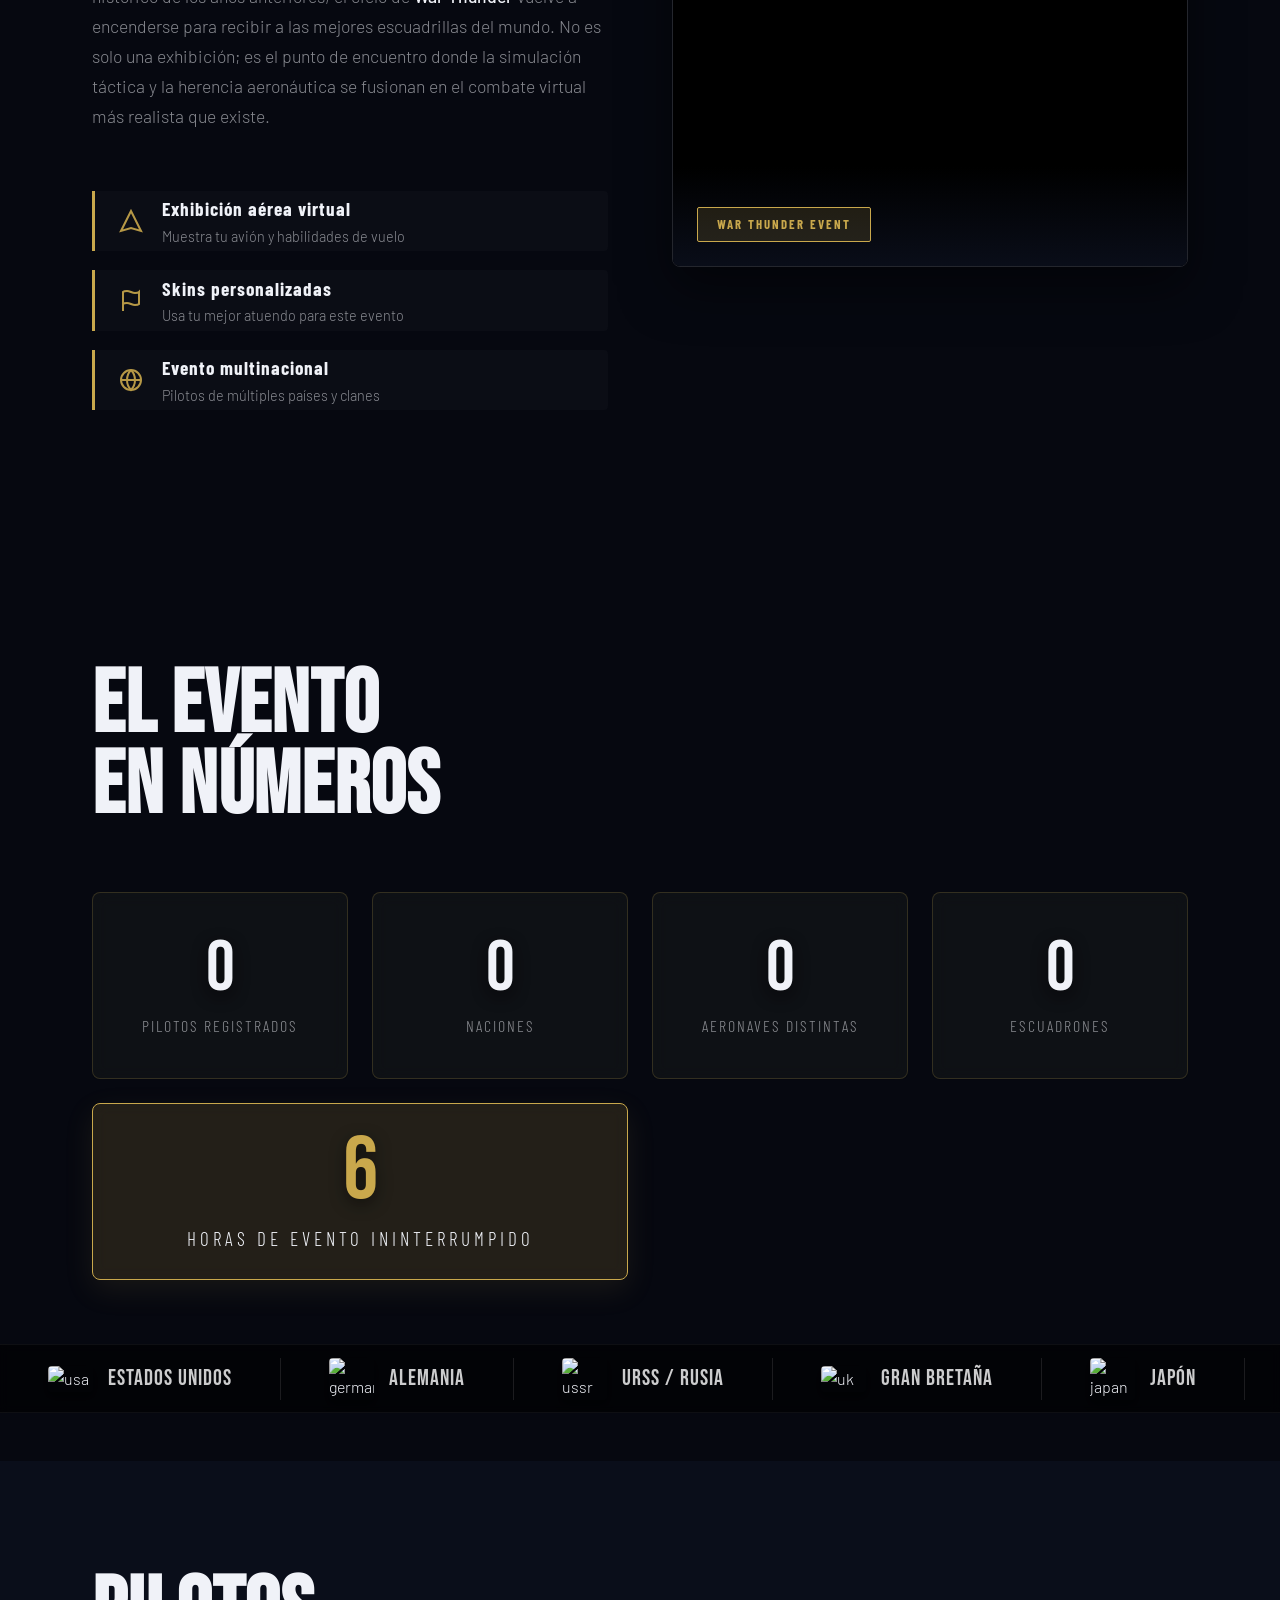
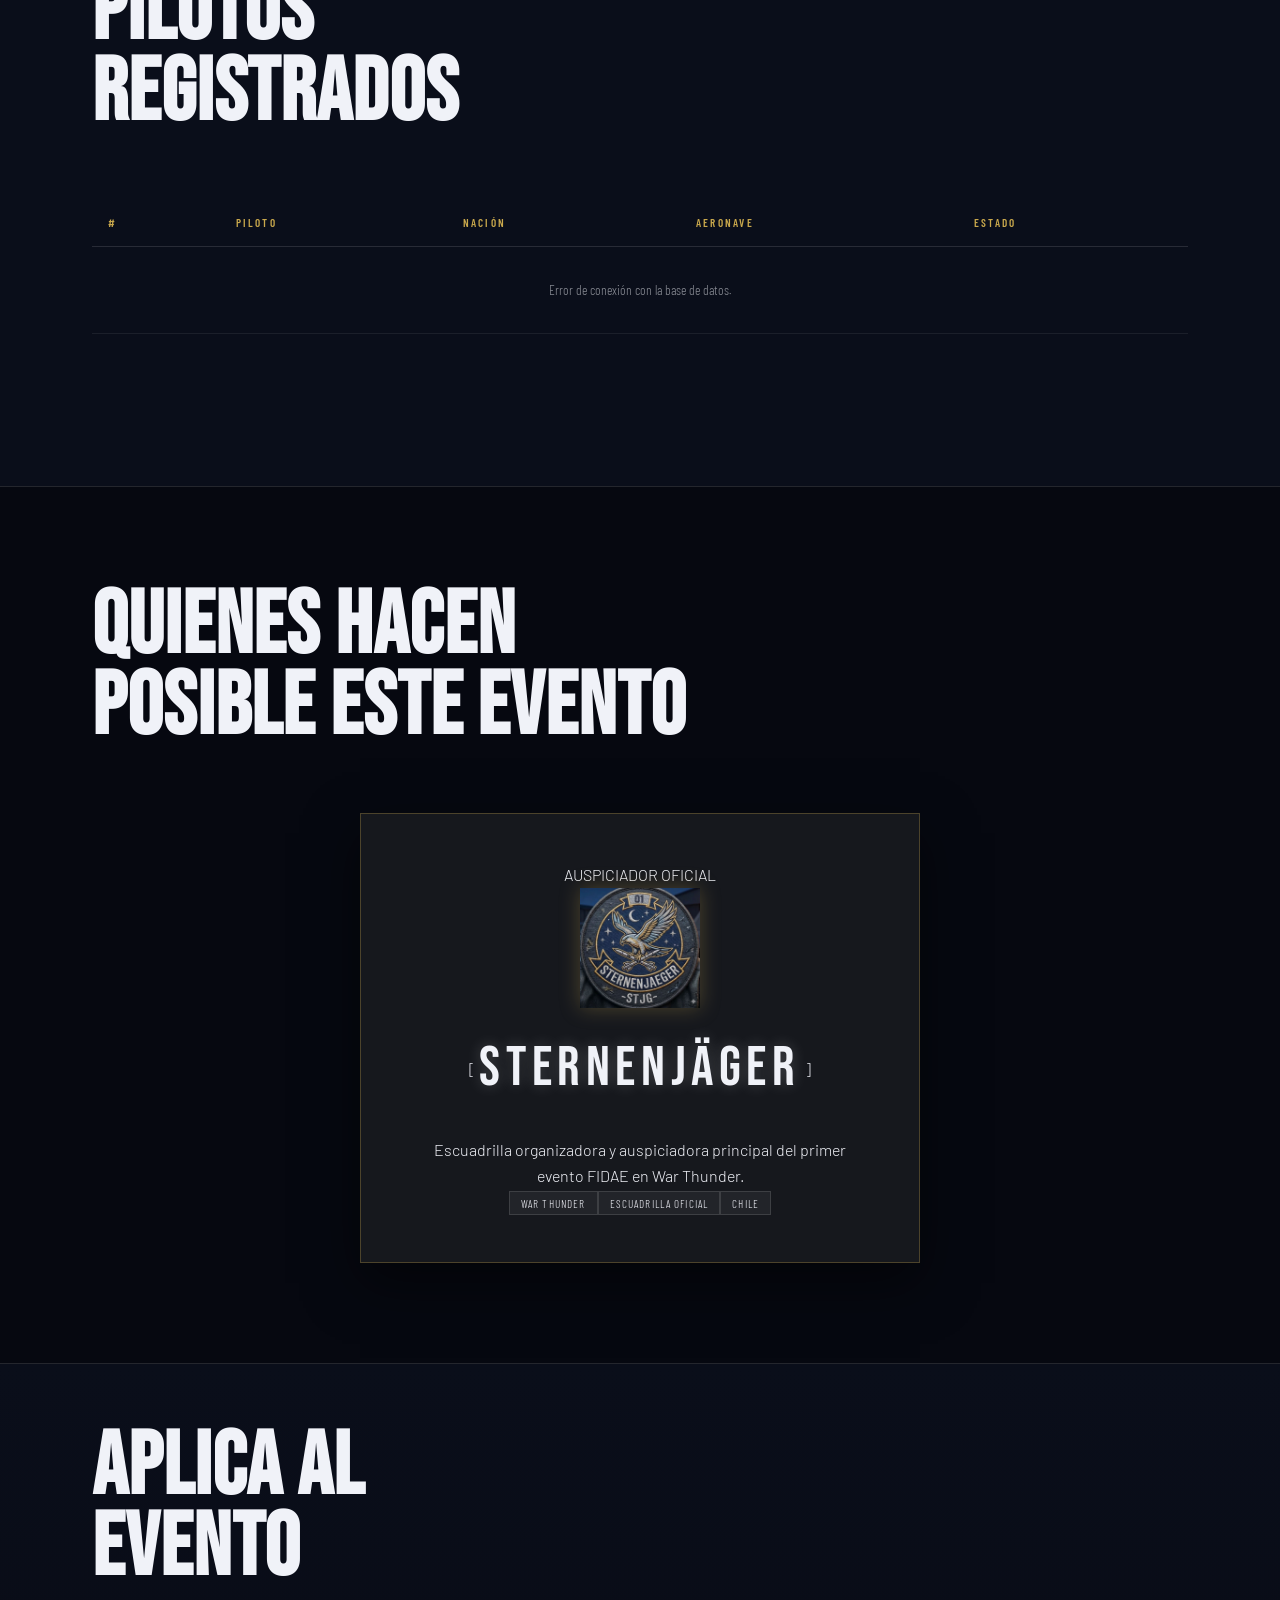
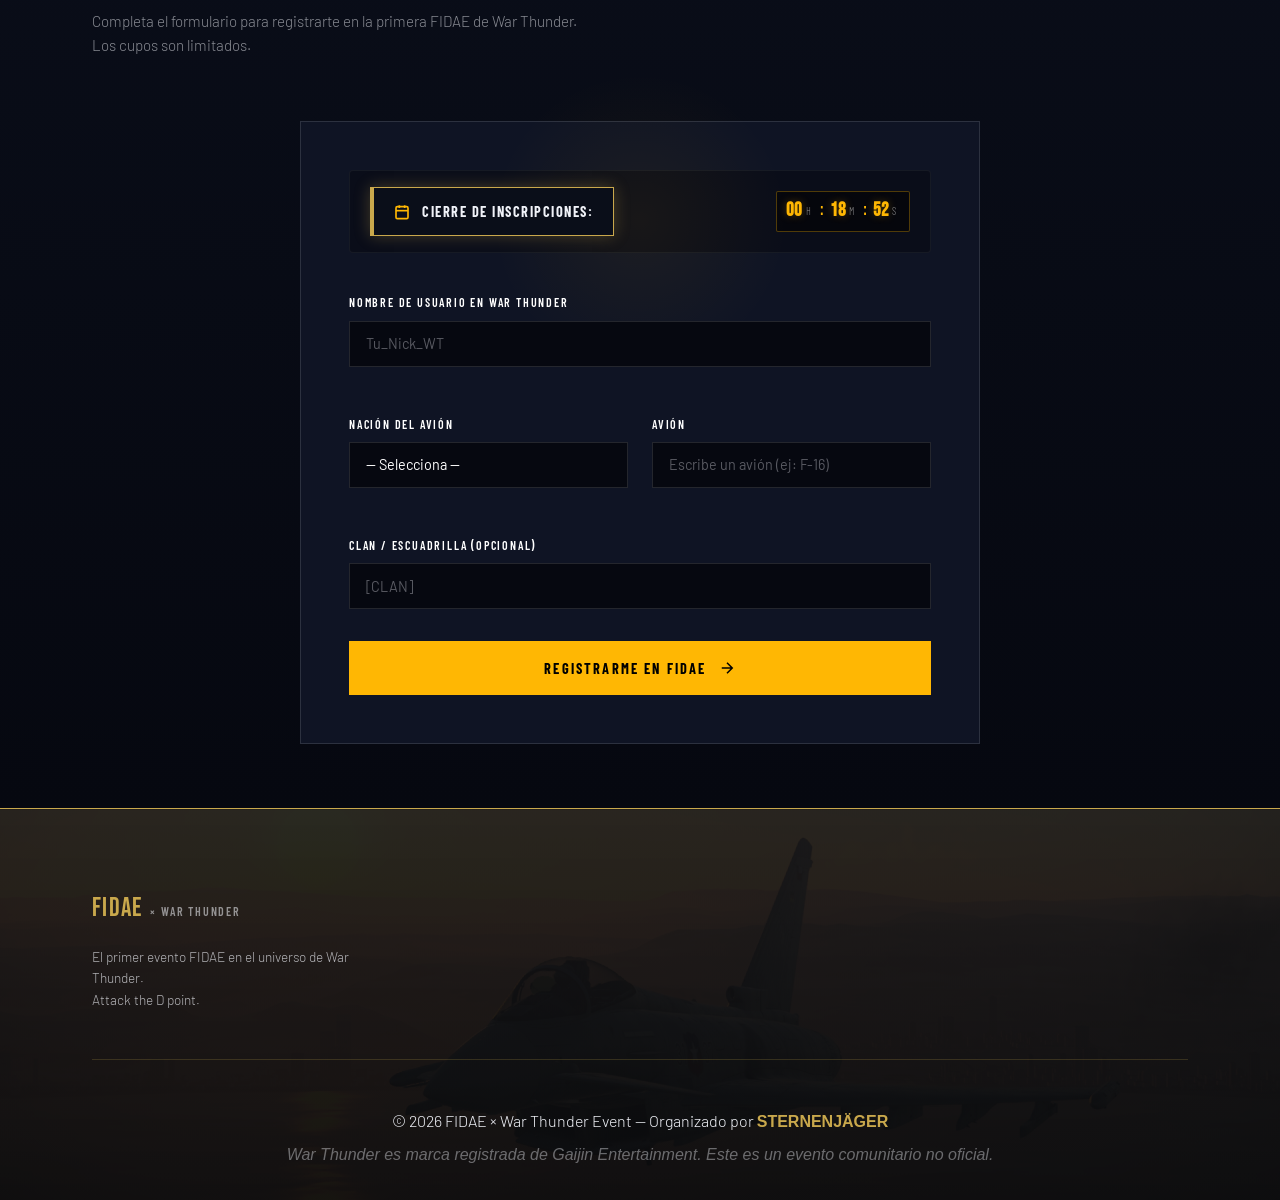
==== commit ae762c4b: "fix" ====
--- a/index.html
+++ b/index.html
@@ -12,7 +12,7 @@
   <link
     href="https://fonts.googleapis.com/css2?family=Bebas+Neue&family=Barlow+Condensed:wght@300;400;600;700&family=Barlow:wght@300;400;500&display=swap"
     rel="stylesheet" />
-  <link rel="stylesheet" href="/Warthunder_Fidae/css/style.css" />
+  <link rel="stylesheet" href="css/style.css" />
   <link rel="icon" href="assets/logoescuadron2.webp" />
 </head>
 
--- a/css/style.css
+++ b/css/style.css
@@ -0,0 +1,1319 @@
+/* ═══════════════════════════════════════════
+   FIDAE × WAR THUNDER — MAIN STYLESHEET
+   ═══════════════════════════════════════════ */
+
+   
+:root {
+  --black:   #060810;
+  --dark:    #0a0e1a;
+  --panel:   #0f1424;
+  --border:  rgba(255,255,255,0.07);
+  --border2: rgba(255,255,255,0.12);
+  --white:   #f0f2f8;
+  --dim:     rgba(240,242,248,0.55);
+  --accent:  #c9a84c;       /* gold */
+  --accent2: #4ca8c9;       /* sky blue */
+  --red:     #c94c4c;
+  --font-display: 'Bebas Neue', sans-serif;
+  --font-body:    'Barlow', sans-serif;
+  --font-cond:    'Barlow Condensed', sans-serif;
+}
+
+/* ── RESET ── */
+*, *::before, *::after { box-sizing: border-box; margin: 0; padding: 0; }
+html { scroll-behavior: smooth; font-size: 16px; scroll-padding-top: 78px;}
+body {
+  background: var(--black);
+  color: var(--white);
+  font-family: var(--font-body);
+  font-weight: 300;
+  overflow-x: hidden;
+  line-height: 1.6;
+}
+a { color: inherit; text-decoration: none; }
+img { display: block; max-width: 100%; }
+button { cursor: pointer; border: none; background: none; font-family: inherit; }
+select, input, textarea { font-family: inherit; }
+
+/* ── NOISE ── */
+.noise-overlay {
+  position: fixed; inset: 0; z-index: 9999;
+  pointer-events: none;
+  background-image: url("data:image/svg+xml,%3Csvg viewBox='0 0 256 256' xmlns='http://www.w3.org/2000/svg'%3E%3Cfilter id='n'%3E%3CfeTurbulence type='fractalNoise' baseFrequency='0.9' numOctaves='4' stitchTiles='stitch'/%3E%3C/filter%3E%3Crect width='100%25' height='100%25' filter='url(%23n)' opacity='0.04'/%3E%3C/svg%3E");
+  opacity: 0.35;
+}
+
+/* ── VIDEO BG ── */
+.video-bg {
+  position: fixed; inset: 0; z-index: 0;
+  overflow: hidden;
+}
+.video-bg video {
+  width: 100%; height: 100%;
+  object-fit: cover;
+  opacity: 0.18;
+}
+.video-overlay {
+  position: absolute; inset: 0;
+  background: linear-gradient(
+    180deg,
+    var(--black) 0%,
+    transparent 30%,
+    transparent 60%,
+    var(--black) 100%
+  );
+}
+
+/* ── CONTAINER ── */
+.container {
+  max-width: 1160px;
+  margin: 0 auto;
+  padding: 0 2rem;
+}
+
+.music-control {
+  position: fixed;
+  bottom: 20px;
+  right: 20px;
+  background: rgba(18, 20, 23, 0.9);
+  border: 1px solid var(--accent);
+  color: var(--white);
+  border-radius: 4px;
+  cursor: pointer;
+  z-index: 9999;
+  display: flex;
+  align-items: center;
+  padding: 10px 15px;
+  gap: 10px;
+  transition: all 0.3s ease;
+}
+
+/* Contenedor del slider oculto */
+.volume-slider-container {
+  width: 0;
+  overflow: hidden;
+  transition: width 0.3s ease;
+  display: flex;
+  align-items: center;
+}
+
+/* Mostrar slider al hacer hover */
+.music-control:hover .volume-slider-container {
+  width: 80px; /* Ancho del slider al expandirse */
+  margin-right: 10px;
+}
+
+.music-info {
+  display: flex;
+  align-items: center;
+  gap: 10px;
+  font-family: var(--font-cond);
+  font-size: 0.8rem;
+  letter-spacing: 1px;
+}
+
+/* Estilo del slider (la barrita) */
+#volumeSlider {
+  width: 80px;
+  cursor: pointer;
+  accent-color: var(--accent); /* Color dorado del evento */
+}
+
+/* ── NAV ── */
+.nav {
+  position: fixed; top: 0; left: 0; right: 0; z-index: 1000;
+  padding: 1.2rem 2rem;
+  transition: background 0.4s, backdrop-filter 0.4s;
+}
+.nav.scrolled {
+  background: rgba(6,8,16,0.88);
+  backdrop-filter: blur(20px);
+  border-bottom: 1px solid var(--border);
+}
+.nav-inner {
+  max-width: 1160px; margin: 0 auto;
+  display: flex; align-items: center; justify-content: space-between;
+}
+.nav-logo {
+  display: flex; align-items: baseline; gap: 0.5rem;
+}
+.logo-fidae {
+  font-family: var(--font-display);
+  font-size: 1.6rem; letter-spacing: 0.05em;
+  color: var(--accent);
+}
+.logo-wt {
+  font-family: var(--font-cond);
+  font-size: 0.75rem; font-weight: 600; letter-spacing: 0.15em;
+  color: var(--dim);
+  text-transform: uppercase;
+}
+.nav-links {
+  display: flex; align-items: center; gap: 2rem;
+  list-style: none;
+}
+.nav-links a {
+  font-family: var(--font-cond);
+  font-size: 0.8rem; font-weight: 600; letter-spacing: 0.12em;
+  text-transform: uppercase; color: var(--dim);
+  transition: color 0.2s;
+}
+.nav-links a:hover { color: var(--white); }
+.nav-cta {
+  padding: 0.5rem 1.2rem;
+  border: 1px solid var(--accent) !important;
+  color: var(--accent) !important;
+  transition: background 0.2s, color 0.2s !important;
+}
+.nav-cta:hover {
+  background: var(--accent) !important;
+  color: var(--black) !important;
+}
+.nav-hamburger {
+  display: none; flex-direction: column; gap: 5px;
+  padding: 4px;
+}
+.nav-hamburger span {
+  display: block; width: 22px; height: 1.5px;
+  background: var(--white); transition: 0.3s;
+}
+
+
+
+/* ── HERO ── */
+.hero {
+  position: relative; z-index: 1;
+  min-height: 100vh;
+  display: flex; flex-direction: column;
+  justify-content: center; align-items: flex-start;
+  padding: 10rem 2rem 4rem;
+  max-width: 1160px; margin: 0 auto;
+}
+.hero-badge {
+  display: inline-flex; align-items: center; gap: 0.6rem;
+  font-family: var(--font-cond);
+  font-size: 0.7rem; font-weight: 600; letter-spacing: 0.2em;
+  text-transform: uppercase; color: var(--accent);
+  border: 1px solid rgba(201,168,76,0.3);
+  padding: 0.4rem 0.9rem;
+  margin-bottom: 2rem;
+  opacity: 0;
+  animation: fadeUp 0.8s 0.1s forwards;
+}
+.badge-dot {
+  width: 6px; height: 6px;
+  border-radius: 50%;
+  background: var(--accent);
+  animation: pulse 2s infinite;
+}
+@keyframes pulse {
+  0%, 100% { opacity: 1; }
+  50% { opacity: 0.3; }
+}
+.hero-title {
+  display: flex; flex-direction: column;
+  margin-bottom: 1.5rem;
+}
+.title-line {
+  font-family: var(--font-display);
+  font-size: clamp(5rem, 18vw, 14rem);
+  line-height: 0.88;
+  letter-spacing: -0.01em;
+  color: var(--white);
+  opacity: 0;
+  animation: fadeUp 0.8s forwards;
+  animation-delay: var(--delay, 0ms);
+  text-shadow: 0 0 120px rgba(201,168,76,0.15);
+}
+.title-sub {
+  font-family: var(--font-cond);
+  font-size: clamp(0.75rem, 2vw, 1rem);
+  font-weight: 300; letter-spacing: 0.25em;
+  text-transform: uppercase; color: var(--dim);
+  margin: 0.5rem 0;
+  opacity: 0;
+  animation: fadeUp 0.8s forwards;
+  animation-delay: 200ms;
+}
+.title-year {
+  font-family: var(--font-display);
+  font-size: clamp(2rem, 6vw, 5rem);
+  letter-spacing: 0.1em;
+  color: var(--accent);
+  opacity: 0;
+  animation: fadeUp 0.8s forwards;
+  animation-delay: 400ms;
+}
+@keyframes fadeUp {
+  from { opacity: 0; transform: translateY(30px); }
+  to   { opacity: 1; transform: translateY(0); }
+}
+.hero-desc {
+  max-width: 540px;
+  font-size: 1rem; color: var(--dim); line-height: 1.7;
+  margin-bottom: 2.5rem;
+  opacity: 0;
+  animation: fadeUp 0.8s 600ms forwards;
+}
+.hero-actions {
+  display: flex; align-items: center; gap: 1.2rem;
+  opacity: 0;
+  animation: fadeUp 0.8s 800ms forwards;
+}
+.btn-primary {
+  display: inline-flex; align-items: center; gap: 0.6rem;
+  padding: 0.85rem 2rem;
+  background: var(--accent); color: var(--black);
+  font-family: var(--font-cond); font-weight: 700;
+  font-size: 0.85rem; letter-spacing: 0.12em; text-transform: uppercase;
+  transition: background 0.2s, transform 0.2s, box-shadow 0.2s;
+}
+.btn-primary svg { width: 16px; height: 16px; transition: transform 0.2s; }
+.btn-primary:hover {
+  background: #deba68;
+  transform: translateY(-2px);
+  box-shadow: 0 8px 30px rgba(201,168,76,0.35);
+}
+.btn-primary:hover svg { transform: translateX(4px); }
+.btn-ghost {
+  font-family: var(--font-cond); font-weight: 600;
+  font-size: 0.85rem; letter-spacing: 0.12em; text-transform: uppercase;
+  color: var(--dim); border-bottom: 1px solid transparent;
+  transition: color 0.2s, border-color 0.2s;
+  padding-bottom: 2px;
+}
+.btn-ghost:hover { color: var(--white); border-color: var(--white); }
+
+.hero-scroll-hint {
+  position: absolute; bottom: 2.5rem; left: 2rem;
+  display: flex; align-items: center; gap: 0.8rem;
+  opacity: 0;
+  animation: fadeUp 0.8s 1.2s forwards;
+}
+.hero-scroll-hint span {
+  font-family: var(--font-cond); font-size: 0.65rem;
+  font-weight: 600; letter-spacing: 0.25em;
+  color: var(--dim); text-transform: uppercase;
+}
+.scroll-line {
+  width: 40px; height: 1px; background: var(--dim);
+  position: relative; overflow: hidden;
+}
+.scroll-line::after {
+  content: '';
+  position: absolute; top: 0; left: -100%;
+  width: 100%; height: 100%;
+  background: var(--accent);
+  animation: scrollAnim 2s 1.5s infinite;
+}
+@keyframes scrollAnim {
+  to { left: 100%; }
+}
+
+/* ── TICKER ── */
+.ticker-wrap {
+  position: relative; z-index: 1;
+  overflow: hidden;
+  border-top: 1px solid var(--border);
+  border-bottom: 1px solid var(--border);
+  background: rgba(201,168,76,0.04);
+  padding: 0.7rem 0;
+}
+.ticker-track {
+  display: inline-flex; gap: 2.5rem;
+  white-space: nowrap;
+  animation: ticker 28s linear infinite;
+  font-family: var(--font-cond);
+  font-size: 0.72rem; font-weight: 600; letter-spacing: 0.2em;
+  text-transform: uppercase; color: var(--dim);
+}
+.ticker-track span:nth-child(even) { color: var(--accent); }
+@keyframes ticker {
+  from { transform: translateX(0); }
+  to   { transform: translateX(-50%); }
+}
+
+/* ── SECTION COMMONS ── */
+section {
+  position: relative; z-index: 1;
+  padding: 7rem 0;
+}
+.section-header {
+  margin-bottom: 4rem;
+}
+.section-tag {
+  display: block;
+  font-family: var(--font-cond);
+  font-size: 0.7rem; font-weight: 600;
+  letter-spacing: 0.2em; text-transform: uppercase;
+  color: var(--accent); margin-bottom: 1rem;
+}
+.section-title {
+  font-family: var(--font-display);
+  font-size: clamp(2.5rem, 7vw, 5.5rem);
+  line-height: 0.92; letter-spacing: 0.01em;
+  color: var(--white);
+}
+.section-desc {
+  margin-top: 1.2rem;
+  max-width: 500px;
+  color: var(--dim); font-size: 0.95rem;
+}
+
+/* ═══════════════════════════════════════════
+   SECCIÓN EVENTO (TEXTO + CARRUSEL)
+   ═══════════════════════════════════════════ */
+.section-evento {
+  position: relative;
+  z-index: 10;
+  /* Esto es lo que tapa el video: */
+  background: var(--black); 
+  /* Opcional: añade un poco de espacio arriba y abajo si lo ves muy pegado */
+  padding: 4rem 0; 
+  /* Opcional: una línea sutil arriba para separar la sección */
+  border-top: 2px solid var(--border);
+}
+.evento-layout-v2 {
+  display: grid;
+  grid-template-columns: 1fr 1fr;
+  gap: 4rem;
+  align-items: center;
+  margin-top: 2rem;
+}
+
+/* --- TEXTOS Y CARACTERÍSTICAS (IZQUIERDA) --- */
+.evento-content {
+  display: flex;
+  flex-direction: column;
+  gap: 2.5rem;
+}
+
+.evento-text-box p {
+  color: var(--dim);
+  font-family: var(--font-body);
+  font-size: 1.1rem;
+  line-height: 1.7;
+  margin-bottom: 1.2rem;
+}
+
+.evento-text-box strong {
+  color: var(--white);
+  font-weight: 500;
+}
+
+.evento-highlights-v2 {
+  display: flex;
+  flex-direction: column;
+  gap: 1.2rem;
+}
+
+.hl-item-v2 {
+  display: flex;
+  align-items: center;
+  gap: 1.2rem;
+  background: rgba(255,255,255,0.02);
+  border-left: 3px solid var(--accent);
+  /* 👇 Aquí es donde cambiamos el grosor (antes era 1.2rem 1.5rem) 👇 */
+  padding: 0.2rem 1.5rem; 
+  border-radius: 0 4px 4px 0;
+  transition: all 0.3s ease;
+}
+
+.hl-item-v2:hover {
+  transform: translateX(10px);
+  background: rgba(255,255,255,0.05);
+}
+
+.hl-icon-v2 {
+  display: flex;
+  color: var(--accent);
+  opacity: 0.9;
+}
+
+.hl-text-v2 {
+  display: flex;
+  flex-direction: column;
+}
+
+.hl-text-v2 strong {
+  color: var(--white);
+  font-family: var(--font-cond);
+  font-size: 1.2rem;
+  letter-spacing: 1px;
+}
+
+.hl-text-v2 span {
+  color: var(--dim);
+  font-size: 0.9rem;
+}
+
+/* --- CARRUSEL CSS AUTOMÁTICO (DERECHA) --- */
+.evento-carousel-wrapper {
+  position: relative;
+  width: 100%;
+  height: 500px;
+  border-radius: 8px;
+  overflow: hidden;
+  border: 1px solid var(--border2);
+  box-shadow: 0 20px 50px rgba(0,0,0,0.5);
+  
+
+  transform: translateY(-80px); /* Cambia -40px por -60px si lo quieres aún más arriba */
+}
+.css-carousel {
+  position: relative;
+  width: 100%;
+  height: 100%;
+  background: #000;
+}
+
+/* Animación de opacidad para 3 imágenes (15s total, 5s cada una) */
+.carousel-slide {
+  position: absolute;
+  top: 0;
+  left: 0;
+  width: 100%;
+  height: 100%;
+  object-fit: cover;
+  opacity: 0;
+  animation: fadeCarousel 15s infinite;
+}
+
+.slide-1 { animation-delay: 0s; }
+.slide-2 { animation-delay: 5s; }
+.slide-3 { animation-delay: 10s; }
+.slide-4 { animation-delay: 15s; }
+.slide-5 { animation-delay: 20s; }
+.slide-6 { animation-delay: 25s; }
+.slide-7 { animation-delay: 30s; }
+.slide-8 { animation-delay: 35s; }
+.slide-9 { animation-delay: 40s; }
+.slide-10 { animation-delay: 45s; }
+.slide-11 { animation-delay: 50s; }
+.slide-12 { animation-delay: 55s; }
+
+@keyframes fadeCarousel {
+  0%, 25% { opacity: 1; transform: scale(1); }
+  33%, 92% { opacity: 0; transform: scale(1.05); } /* Ligero zoom out */
+  100% { opacity: 1; transform: scale(1); }
+}
+
+/* Overlay inferior del carrusel */
+.carousel-overlay {
+  position: absolute;
+  bottom: 0; left: 0; right: 0;
+  padding: 2.5rem 1.5rem 1.5rem 1.5rem;
+  background: linear-gradient(0deg, rgba(10, 14, 26, 0.95) 0%, transparent 100%);
+  z-index: 10;
+}
+
+.carousel-badge {
+  display: inline-block;
+  background: rgba(201, 168, 76, 0.15);
+  border: 1px solid var(--accent);
+  color: var(--accent);
+  font-family: var(--font-cond);
+  font-weight: bold;
+  padding: 0.4rem 1.2rem;
+  border-radius: 2px;
+  font-size: 0.8rem;
+  letter-spacing: 2px;
+}
+
+/* --- RESPONSIVE --- */
+@media (max-width: 992px) {
+  .evento-layout-v2 {
+    grid-template-columns: 1fr;
+    gap: 3rem;
+  }
+  .evento-carousel-wrapper {
+    height: 350px;
+  }
+}
+
+
+
+/* ── MÉTRICAS CON FONDO ── */
+/* ═══════════════════════════════════════════
+   SECCIÓN MÉTRICAS (5 TARJETAS + CARRUSEL BANDERAS)
+   ═══════════════════════════════════════════ */
+.section-metricas {
+  position: relative;
+  background-image: linear-gradient(rgba(10, 11, 13, 0.8), rgba(10, 11, 13, 0.8)), 
+                    url('../assets/b25.png');
+  background-size: cover;
+  background-position: center;
+  background-attachment: fixed;
+  overflow: hidden;
+  padding: 12rem 0 3rem 0;
+  z-index: 10;
+}
+
+.metricas-bg-text {
+  position: absolute; top: 50%; left: 50%;
+  transform: translate(-50%,-50%);
+  font-family: var(--font-display);
+  font-size: clamp(8rem, 20vw, 18rem);
+  color: rgba(255,255,255,0.02);
+  pointer-events: none; user-select: none;
+  white-space: nowrap;
+  z-index: 1;
+}
+
+/* --- GRID DE TARJETAS --- */
+.stats-cards-grid {
+  position: relative;
+  z-index: 2;
+  display: grid;
+  grid-template-columns: repeat(4, 1fr);
+  gap: 1.5rem;
+  margin-bottom: 4rem;
+}
+
+.stat-card {
+  background: rgba(18, 20, 23, 0.75); 
+  backdrop-filter: blur(8px);
+  border: 1px solid rgba(201, 168, 76, 0.2);
+  border-radius: 8px;
+  padding: 2.5rem 1rem;
+  text-align: center;
+  transition: transform 0.3s ease, background 0.3s ease;
+}
+
+.stat-card:hover {
+  
+  background: rgba(201, 168, 76, 0.1);
+}
+
+/* La 5ta tarjeta ocupa todo el ancho */
+.stat-card-wide {
+  grid-column: span 2;
+  padding: 1.5rem;
+}
+
+.metrica-highlight {
+  background: rgba(201, 168, 76, 0.15);
+  border-color: var(--accent);
+  box-shadow: 0 10px 30px rgba(201, 168, 76, 0.1);
+}
+
+.stat-value {
+  font-family: var(--font-display);
+  font-size: 4.5rem;
+  line-height: 1;
+  color: var(--white);
+  text-shadow: 0 5px 15px rgba(0,0,0,0.5);
+  margin-bottom: 0.5rem;
+}
+
+.stat-card-wide .stat-value {
+  color: var(--accent);
+  font-size: 5.5rem;
+}
+
+.stat-label {
+  font-family: var(--font-cond);
+  color: var(--dim);
+  letter-spacing: 2px;
+  font-size: 1rem;
+  text-transform: uppercase;
+}
+
+.stat-card-wide .stat-label {
+  color: var(--white);
+  font-size: 1.2rem;
+  letter-spacing: 4px;
+}
+
+/* --- CARRUSEL INFINITO DE BANDERAS (MARQUEE) --- */
+.flags-marquee-container {
+  position: relative;
+  z-index: 2;
+  width: 100%;
+  overflow: hidden;
+  background: rgba(0, 0, 0, 0.6); 
+  /* 👇 Reducimos el padding de 1.5rem a 0.8rem para que sea más angosto */
+  padding: 0.8rem 0; 
+  border-top: 1px solid rgba(255,255,255,0.05);
+  border-bottom: 1px solid rgba(255,255,255,0.05);
+  backdrop-filter: blur(5px);
+}
+
+.flags-marquee {
+  display: flex;
+  flex-wrap: nowrap; /* CRÍTICO: Evita que se amontonen en múltiples líneas */
+  width: max-content;
+  animation: marquee 35s linear infinite; 
+}
+
+.flags-marquee:hover {
+  animation-play-state: paused;
+}
+
+.marquee-item {
+  display: flex;
+  align-items: center;
+  gap: 15px;
+  padding: 0 3rem; 
+  border-right: 1px solid rgba(255,255,255,0.1);
+  flex-shrink: 0; /* CRÍTICO: Evita que las banderas desaparezcan al comprimirse */
+}
+
+.marquee-flag {
+  /* 👇 Reducimos el ancho de la bandera (antes era 65px) */
+  width: 45px; 
+  height: auto;
+  border-radius: 4px;
+  box-shadow: 0 4px 10px rgba(0,0,0,0.5);
+}
+
+.marquee-name {
+  font-family: var(--font-display);
+  /* 👇 Achicamos la letra (antes era 2rem) */
+  font-size: 1.4rem; 
+  color: rgba(255,255,255,0.8);
+  letter-spacing: 1px;
+  white-space: nowrap;
+}
+
+@keyframes marquee {
+  0% { transform: translateX(0); }
+  100% { transform: translateX(-50%); } 
+}
+
+/* --- RESPONSIVE --- */
+@media (max-width: 992px) {
+  .stats-cards-grid { grid-template-columns: repeat(2, 1fr); }
+  .stat-card-wide { grid-column: span 2; }
+}
+
+@media (max-width: 576px) {
+  .stats-cards-grid { grid-template-columns: 1fr; }
+  .stat-card-wide { grid-column: span 1; }
+  .marquee-item { padding: 0 2rem; }
+  .marquee-name { font-size: 1.5rem; }
+  .marquee-flag { width: 50px; }
+}
+
+/* ── PARTICIPANTES ── */
+/* ── ESTILOS DE TABLA EXISTENTES ── */
+.section-participantes { background: var(--dark); }
+.tabla-wrap { overflow-x: auto; }
+.tabla-pilotos { width: 100%; border-collapse: collapse; font-family: var(--font-cond); }
+.tabla-pilotos thead th { font-size: 0.7rem; font-weight: 600; letter-spacing: 0.2em; text-transform: uppercase; color: var(--accent); text-align: left; padding: 0.9rem 1rem; border-bottom: 1px solid var(--border2); }
+.tabla-pilotos tbody tr { border-bottom: 1px solid var(--border); transition: background 0.15s; }
+.tabla-pilotos tbody tr:hover { background: rgba(255,255,255,0.03); }
+.tabla-pilotos tbody td { padding: 0.9rem 1rem; font-size: 0.85rem; color: var(--dim); }
+.tabla-pilotos tbody td:nth-child(2) { color: var(--white); font-weight: 600; }
+.tabla-loading { text-align: center; color: var(--dim); padding: 2rem !important; }
+.status-badge { display: inline-block; padding: 0.2rem 0.6rem; font-size: 0.65rem; letter-spacing: 0.1em; text-transform: uppercase; background: rgba(76,168,201,0.1); color: var(--accent2); border: 1px solid rgba(76,168,201,0.2); }
+
+/* ── NUEVO: ESTILOS DE PAGINACIÓN ── */
+.pagination-controls {
+  display: flex;
+  justify-content: center;
+  align-items: center;
+  gap: 15px;
+  margin-top: 20px;
+  padding: 10px 0;
+}
+
+.page-btn {
+  background: var(--panel);
+  border: 1px solid rgba(255,255,255,0.1);
+  color: var(--white);
+  padding: 8px 16px;
+  border-radius: 4px;
+  cursor: pointer;
+  font-family: var(--font-cond);
+  font-weight: 600;
+  text-transform: uppercase;
+  transition: all 0.3s ease;
+}
+
+.page-btn:hover:not(:disabled) {
+  border-color: var(--accent);
+  color: var(--accent);
+  background: rgba(201,168,76,0.05);
+}
+
+.page-btn:disabled {
+  opacity: 0.3;
+  cursor: not-allowed;
+}
+
+.page-info {
+  font-family: var(--font-cond);
+  color: var(--dim);
+  font-size: 0.9rem;
+  letter-spacing: 1px;
+}
+
+/* ── AUSPICIADORES CON FONDO ── */
+.section-auspi { 
+    position: relative;
+    /* REEMPLAZA 'tu-imagen.jpg' por el nombre de tu archivo en la carpeta assets */
+    background-image: linear-gradient(rgba(10, 11, 13, 0.8), rgba(10, 11, 13, 0.9)), 
+                      url('../assets/j2.png'); 
+    background-size: cover;
+    background-position: center;
+    background-attachment: fixed; /* Efecto Parallax: el fondo se queda quieto al bajar */
+    padding: 100px 0;
+    border-top: 1px solid var(--border2);
+    border-bottom: 1px solid var(--border2);
+}
+
+.auspi-grid { 
+    display: flex; 
+    justify-content: center; 
+    position: relative;
+    z-index: 2; /* Asegura que la tarjeta esté sobre el fondo */
+}
+
+.auspi-main-card {
+    border: 1px solid rgba(201, 168, 76, 0.3); /* Bordes un poco más brillantes por el fondo */
+    background: rgba(26, 28, 32, 0.85); /* Fondo semitransparente */
+    backdrop-filter: blur(12px); /* Efecto de cristal esmerilado (Blur) */
+    padding: 3rem 4rem;
+    text-align: center;
+    max-width: 560px; 
+    width: 100%;
+    position: relative; 
+    overflow: hidden;
+    box-shadow: 0 20px 50px rgba(0,0,0,0.5); /* Sombra para dar profundidad */
+}
+
+/* El resto de tus estilos se mantienen igual, pero asegúrate de que el clan name resalte */
+.clan-name {
+    font-family: var(--font-display);
+    font-size: 3.5rem; /* Un poco más grande para SternenJäger */
+    letter-spacing: 0.1em;
+    color: var(--white);
+    text-shadow: 0 0 15px rgba(255, 255, 255, 0.2);
+}
+
+.BtnConocenos {
+  padding: 0.5rem 1.2rem;
+  border: 1px solid var(--accent) !important;
+  color: var(--accent);
+  transition: background 0.2s, color 0.2s !important;
+}
+.BtnConocenos:hover {
+  background: var(--accent) !important;
+  color: var(--black) ;
+}
+
+/* Contenedor de sugerencias */
+#apiResults {
+    position: absolute;
+    /* 100% lo pone justo al ras del input, 5px extra le da aire */
+    top: calc(100% + 5px); 
+    left: 0; /* Cámbialo a 5px o 10px si quieres moverlo a la derecha */
+    width: 100%;
+    max-height: 250px;
+    background: #1a1a1a;
+    border: 1px solid var(--accent);
+    border-radius: 8px;
+    overflow-y: auto;
+    z-index: 9999 !important;
+    display: none;
+    box-shadow: 0 10px 25px rgba(0,0,0,0.6);
+}
+
+/* Cada avión en la lista */
+.api-item {
+    padding: 12px 15px;
+    cursor: pointer;
+    border-bottom: 1px solid #333;
+    transition: background 0.2s;
+    color: white;
+    display: flex;
+    justify-content: space-between;
+    align-items: center;
+}
+
+.api-item:hover {
+    background: #333;
+}
+
+/* Contenedor relativo para el input */
+.form-group {
+    position: relative; /* Necesario para que el absolute de arriba funcione */
+}
+
+.auspi-clan-logo {
+  display: flex;
+  flex-direction: column; /* Pone el logo arriba y el texto abajo */
+  align-items: center;
+  gap: 1rem;
+  margin-bottom: 1.5rem;
+}
+
+.auspi-logo-img {
+  max-width: 120px; /* Ajusta el tamaño según tu logo */
+  height: auto;
+  filter: drop-shadow(0 0 10px rgba(201, 168, 76, 0.3)); /* Brillo sutil dorado */
+  transition: transform 0.3s ease;
+}
+
+.auspi-logo-img:hover {
+  transform: scale(1.05); /* Efecto sutil al pasar el mouse */
+}
+
+.clan-text-wrapper {
+  display: flex;
+  align-items: center;
+  justify-content: center;
+  gap: 0.3rem;
+}
+
+/* Ajuste opcional para los tags en el nuevo fondo */
+.auspi-tags span {
+    background: rgba(255, 255, 255, 0.05);
+    padding: 0.3rem 0.7rem;
+    border: 1px solid var(--border2);
+    font-family: var(--font-cond);
+    font-size: 0.7rem; 
+    letter-spacing: 0.1em; 
+    text-transform: uppercase;
+    color: var(--white); /* Texto un poco más claro para que resalte */
+}
+/* ── ESTILOS COMPLETOS SECCIÓN APLICAR Y CONTADORES ── */
+.section-aplicar {
+  background: linear-gradient(180deg, var(--dark) 0%, var(--black) 100%);
+  padding: 4rem 0;
+}
+
+.form-container {
+  max-width: 680px;
+  margin: 0 auto;
+  position: relative;
+}
+
+.form-glow {
+  position: absolute;
+  width: 300px;
+  height: 300px;
+  background: radial-gradient(circle, rgba(255, 183, 3, 0.06), transparent 70%);
+  top: -50px;
+  left: 50%;
+  transform: translateX(-50%);
+  pointer-events: none;
+}
+
+.apply-form {
+  border: 1px solid var(--border2);
+  background: var(--panel);
+  padding: 3rem;
+}
+
+/* CONTENEDOR HUD DEL FORMULARIO */
+.form-hud-header {
+  display: flex;
+  justify-content: space-between;
+  align-items: center;
+  flex-wrap: wrap;
+  gap: 1rem;
+  background: rgba(0, 0, 0, 0.3);
+  border: 1px solid rgba(255, 255, 255, 0.05);
+  padding: 1rem 1.25rem;
+  margin-bottom: 2.5rem;
+  border-radius: 4px;
+}
+
+.form-row {
+  margin-bottom: 1.5rem;
+}
+
+.form-row.two-col {
+  display: grid;
+  grid-template-columns: 1fr 1fr;
+  gap: 1.5rem;
+}
+
+.form-group {
+  display: flex;
+  flex-direction: column;
+  gap: 0.5rem;
+}
+
+.form-group label {
+  font-family: var(--font-cond);
+  font-size: 0.75rem;
+  font-weight: 600;
+  letter-spacing: 0.15em;
+  text-transform: uppercase;
+  color: #ffffff;
+}
+
+.form-group input,
+.form-group select {
+  background: var(--black);
+  border: 1px solid var(--border2);
+  color: #ffffff;
+  padding: 0.85rem 1rem;
+  font-size: 0.9rem;
+  outline: none;
+  transition: border-color 0.2s;
+  width: 100%;
+  -webkit-appearance: none;
+}
+
+.form-group input::placeholder {
+  color: rgba(240, 242, 248, 0.35);
+}
+
+.form-group input:focus,
+.form-group select:focus {
+  border-color: #ffb703;
+}
+
+.select-wrap {
+  position: relative;
+}
+
+.form-error {
+  font-size: 0.72rem;
+  color: var(--red);
+  font-family: var(--font-cond);
+  letter-spacing: 0.05em;
+  min-height: 1rem;
+}
+
+/* COMPONENTE: CLASES GENERALES DEL CONTADOR HUD (HERO & FORM) */
+.deadline-badge.tactical-hud {
+  display: inline-flex;
+  align-items: center;
+  gap: 0.6rem;
+  padding: 0.6rem 1.2rem;
+  background: rgba(255, 183, 3, 0.1);
+  border: 1px solid #ffb703;
+  color: #ffffff;
+  font-family: var(--font-cond), sans-serif;
+  font-size: 0.85rem;
+  font-weight: 700;
+  letter-spacing: 0.1em;
+  text-transform: uppercase;
+  border-radius: 2px;
+}
+
+/* Modificador en el Hero para que no colapse de forma extraña */
+.hero .deadline-badge.tactical-hud {
+  margin-top: 1.5rem;
+}
+
+.deadline-badge.tactical-hud .hud-icon {
+  color: #ffb703;
+}
+
+/* RELOJ DIGITAL MINI DEL HUD */
+.countdown-mini {
+  display: inline-flex;
+  align-items: center;
+  gap: 0.2rem;
+  background: rgba(0, 0, 0, 0.5);
+  border: 1px solid rgba(255, 183, 3, 0.3);
+  padding: 0.25rem 0.6rem;
+  border-radius: 2px;
+  margin-left: 0.5rem;
+}
+
+.time-val {
+  font-family: var(--font-display), monospace;
+  font-size: 1.2rem;
+  font-weight: 700;
+  color: #ffb703;
+  text-shadow: 0 0 8px rgba(255, 183, 3, 0.3);
+}
+
+.time-lbl {
+  font-family: var(--font-cond), sans-serif;
+  font-size: 0.65rem;
+  color: rgba(255, 255, 255, 0.5);
+  text-transform: uppercase;
+  margin-right: 0.2rem;
+}
+
+.time-dot {
+  font-family: monospace;
+  font-size: 1rem;
+  color: #ffb703;
+  animation: hudBlink 1s infinite;
+}
+
+@keyframes hudBlink {
+  0%, 100% { opacity: 1; }
+  50% { opacity: 0.2; }
+}
+
+/* BOTÓN SUBMIT */
+.form-submit { margin-top: 2rem; }
+
+.btn-submit {
+  width: 100%;
+  display: flex;
+  align-items: center;
+  justify-content: center;
+  gap: 0.7rem;
+  padding: 1.1rem;
+  background: #ffb703;
+  color: #000000;
+  border: none;
+  font-family: var(--font-cond);
+  font-weight: 700;
+  font-size: 0.9rem;
+  letter-spacing: 0.15em;
+  text-transform: uppercase;
+  transition: all 0.2s;
+  cursor: pointer;
+}
+
+.btn-submit svg { width: 18px; height: 18px; }
+
+.btn-submit:hover:not(:disabled) {
+  background: #ffc93c;
+  transform: translateY(-2px);
+  box-shadow: 0 8px 30px rgba(255,183,7,0.3);
+}
+
+.btn-submit:disabled {
+  background: #222222;
+  color: #666666;
+  border: 1px solid #333333;
+  cursor: not-allowed;
+}
+
+/* Responsividad para móviles */
+@media (max-width: 580px) {
+  .form-hud-header {
+    flex-direction: column;
+    align-items: flex-start;
+  }
+  .countdown-mini {
+    margin-left: 0;
+    width: 100%;
+    justify-content: center;
+  }
+  .deadline-badge.tactical-hud {
+    width: 100%;
+    justify-content: center;
+    flex-wrap: wrap;
+  }
+}
+/* ── FOOTER CON IMAGEN ── */
+.footer {
+  position: relative; 
+  z-index: 1;
+  background-image: linear-gradient(rgba(18, 20, 23, 0.9), rgba(10, 11, 13, 0.95)), 
+                    url('../assets/avionescarapela.png'); /* Usamos tu archivo original */
+  background-size: cover;
+
+  /* CAMBIO CLAVE: 
+     El primer valor es horizontal (50% = centrado).
+     El segundo valor es vertical. Al poner un porcentaje alto (como 85% o 90%),
+     estamos subiendo la imagen para que la parte de abajo (donde está el avión) se vea.
+  */
+  background-position: 50% 79%; 
+  
+  border-top: 1px solid var(--accent);
+  padding: 5rem 0 2rem;
+  overflow: hidden;
+}
+.footer-top {
+  display: flex; 
+  justify-content: space-between; 
+  align-items: flex-start;
+  gap: 3rem; 
+  margin-bottom: 3rem;
+  border-bottom: 1px solid rgba(201, 168, 76, 0.2); /* Borde sutil dorado */
+  padding-bottom: 3rem;
+  position: relative;
+  z-index: 2;
+}
+
+.footer-brand .footer-logo {
+  display: flex; 
+  align-items: baseline; 
+  gap: 0.5rem;
+  margin-bottom: 1rem;
+}
+
+.footer-brand p { 
+  font-size: 0.85rem; 
+  color: var(--white); 
+  opacity: 0.7;
+  line-height: 1.6; 
+  max-width: 300px;
+}
+
+.footer-links h4 {
+  font-family: var(--font-cond); 
+  font-size: 0.7rem;
+  font-weight: 600; 
+  letter-spacing: 0.2em;
+  text-transform: uppercase; 
+  color: var(--accent);
+  margin-bottom: 1.2rem;
+  text-shadow: 0 0 10px rgba(201, 168, 76, 0.3);
+}
+
+/* Contenedor general de los links */
+.social-links {
+  display: flex;
+  flex-direction: column;
+  gap: 15px; /* Espacio entre TikTok y Discord */
+}
+
+/* El link que envuelve al icono y al texto */
+.social-link {
+  display: flex;
+  align-items: center; /* Alinea icono y texto verticalmente */
+  text-decoration: none;
+  color: inherit;
+  font-family: sans-serif; /* O la que estés usando */
+}
+
+/* El truco mágico: limitar el tamaño del SVG */
+.social-link svg {
+  width: 24px;  /* Ajusta este número según qué tan pequeño lo quieras */
+  height: 24px;
+  margin-right: 10px; /* Espacio entre el icono y la palabra */
+  flex-shrink: 0; /* Evita que el icono se achique si el texto es largo */
+}
+
+.footer-bottom {
+  display: flex; 
+  justify-content: space-between; 
+  align-items: center;
+  flex-wrap: wrap; 
+  gap: 1rem;
+  position: relative;
+  z-index: 2;
+}
+
+.footer-bottom {
+  display: flex; 
+  flex-direction: column; /* Apila los textos uno debajo del otro */
+  justify-content: center; /* Centra el bloque verticalmente */
+  align-items: center; /* Centra el bloque horizontalmente */
+  text-align: center; /* Asegura que el texto por dentro también esté centrado */
+  gap: 0.5rem; /* Un espacio sutil y elegante entre ambas líneas */
+  position: relative;
+  z-index: 2;
+}
+
+.footer-disclaimer { 
+  opacity: 0.4; 
+  font-style: italic;
+}
+
+/* Efecto de resplandor para el nombre del clan en el footer */
+#clanFooter {
+  color: var(--accent);
+  font-weight: bold;
+  text-transform: uppercase;
+}
+
+/* ── SCROLL REVEAL (Ajustado) ── */
+.reveal {
+  opacity: 0; 
+  transform: translateY(30px);
+  transition: all 0.8s cubic-bezier(0.2, 1, 0.3, 1);
+  will-change: transform, opacity;
+}
+
+.reveal.visible {
+  opacity: 1; 
+  transform: translateY(0);
+}
+
+/* ── RESPONSIVE ── */
+@media (max-width: 900px) {
+  .metricas-grid { grid-template-columns: repeat(2,1fr); }
+  .evento-grid { grid-template-columns: 1fr; gap: 3rem; }
+  .visual-card { max-width: 100%; }
+  .footer-top { flex-direction: column; }
+}
+@media (max-width: 640px) {
+  .nav-links { display: none; }
+  .nav-hamburger { display: flex; }
+  .metricas-grid { grid-template-columns: 1fr; }
+  .form-row.two-col { grid-template-columns: 1fr; }
+  .apply-form { padding: 2rem 1.5rem; }
+  .auspi-main-card { padding: 2rem 1.5rem; }
+  .hero { padding: 7rem 1.5rem 3rem; }
+  .footer-bottom { flex-direction: column; align-items: flex-start; }
+}
+
+.hero-title-wrapper {
+  position: relative;
+  display: inline-flex;
+  align-items: center; /* Alinea verticalmente el título y el aviso */
+  gap: 25px; /* Espacio entre el título y el aviso */
+}
+
+.deadline-badge.tactical-hud {
+  /* Eliminamos posicionamiento absoluto anterior */
+  position: relative;
+  top: 0;
+  right: 0;
+  transform: rotate(0deg); /* Diseño recto y limpio */
+  
+  /* Estilo visual: Fondo oscuro sólido y borde afilado */
+  background: rgba(10, 14, 26, 0.95); /* Fondo casi negro táctico */
+  border: 1px solid var(--accent); /* Borde dorado nítido */
+  border-left: 4px solid var(--accent); /* Acento extra grueso a la izquierda */
+  
+  color: var(--white); /* Texto principal en blanco para contraste */
+  padding: 12px 20px;
+  
+  /* Tipografía nítida y condensada */
+  font-family: var(--font-cond);
+  font-size: 0.9rem;
+  font-weight: 700;
+  letter-spacing: 1.5px;
+  text-transform: uppercase;
+  
+  /* Bordes rectos (cero redondeado) estilo militar */
+  border-radius: 0px; 
+  
+  /* Flexbox interno para icono y texto */
+  display: flex;
+  align-items: center;
+  gap: 12px;
+  
+  white-space: nowrap;
+  
+  /* Sombra sutil de neón/HUD */
+  box-shadow: 0 0 15px rgba(201, 168, 76, 0.3);
+}
+
+/* Color del icono SVG */
+.hud-icon {
+  color: var(--accent);
+  flex-shrink: 0;
+}
+
+/* Resaltado de la fecha exacta (el span que añadimos) */
+.highlight-date {
+  color: var(--accent);
+  font-weight: 800;
+  /* Pequeño efecto de brillo en la fecha */
+  text-shadow: 0 0 10px rgba(201, 168, 76, 0.5);
+}
+
+/* ── RESPONSIVO (Móvil) ── */
+@media (max-width: 1100px) {
+  .hero-title-wrapper {
+    flex-direction: column; /* Apila verticalmente en pantallas pequeñas */
+    gap: 15px;
+  }
+  
+  .deadline-badge.tactical-hud {
+    font-size: 0.8rem;
+    padding: 10px 16px;
+    border-left-width: 1px; /* Borde normal en móvil */
+    border-top: 3px solid var(--accent); /* Acento arriba en móvil */
+  }
+}
+
